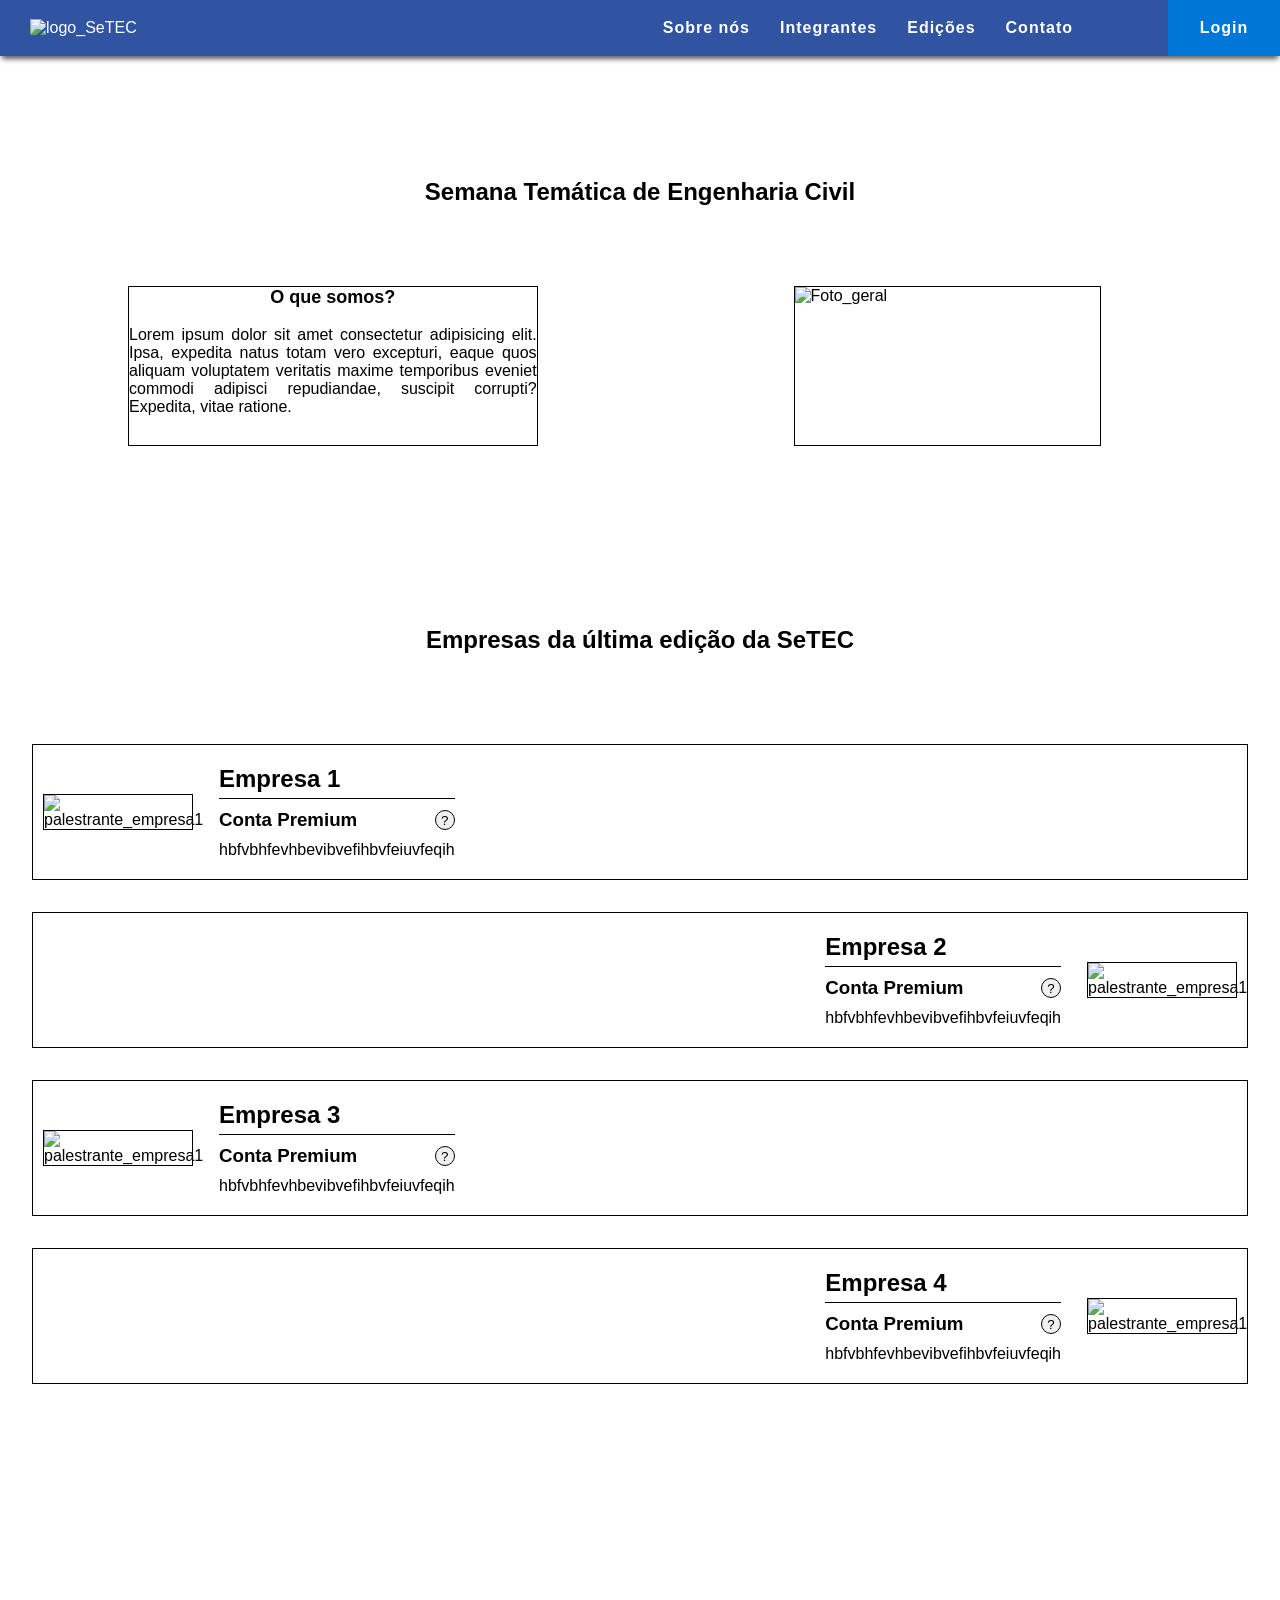
==== index.html @ 4649d1cb "Add files via upload" ====
<!DOCTYPE html>

<html lang="pt-br">
    <head>
        <meta charset="UTF-8">
        <meta name="viewport" content="width=device-width, initial-scale=1.0">
        <title>SeTEC - Poli USP</title>
        <link rel="stylesheet" href="./styles/mainStyles.css">
        <script src="./script/mainScript.js"></script>
    </head>
    
    <body>
        <header>
            <div id="logo">
                <img src="#" alt="logo_SeTEC">
            </div>

            <nav id="menu">
                <ul class="menuList">
                    <li class="sobre">Sobre nós</li>
                    <li class="integrantes">Integrantes</li>
                    <li class="edicoes">Edições</li>
                    <li class="contato">Contato</li>
                </ul>

                <!-- Botão hamburguer para mobile -->
                <button class="hamburger" onclick="ativarMenuBar()">
                    <span class="span1"></span>
                    <span class="span2"></span>
                    <span class="span3"></span>
                </button>

                <div id="blackout">
                    <div class="menuLateral">
                        <ul class="menuListLateral">
                            <li class="sobre">Sobre nós</li>
                            <li class="integrantes">Integrantes</li>
                            <li class="edicoes">Edições</li>
                            <li class="contato">Contato</li>
                        </ul>
                    </div>
                </div>
            
                <div class="perfil">
                    <div class="sem_login">
                        <label>Login</label>
                    </div>

                    <div class="com_login">
                        <label>Ver perfil</label>
                    </div>
                </div>
            </nav>
        </header>

        <section id="intro">
            <h1>Semana Temática de Engenharia Civil</h1>

            <div class="info">
                <p>
                    <label>O que somos?</label><br>
                    Lorem ipsum dolor sit amet consectetur adipisicing elit. Ipsa, expedita natus totam vero excepturi, eaque quos aliquam voluptatem veritatis maxime temporibus eveniet commodi adipisci repudiandae, suscipit corrupti? Expedita, vitae ratione.
                </p>

                <div class="containerImagem"><img src="#" alt="Foto_geral"></div>
            </div>
        </section>

        <section id="empresasPremium">
            <h1>Empresas da última edição da SeTEC</h1>

            <article class="empresa1">
                <div class="imagem"><img src="#" alt="palestrante_empresa1"></div>

                <div class="infoEmpresa1">
                    <h2>Empresa 1</h2>
                    <h3>Conta Premium <button class="botaoInfo" onclick="openPopup()">?</button></h3>
                    <p>hbfvbhfevhbevibvefihbvfeiuvfeqih</p>
                </div>
            </article>

            <article class="empresa2">
                <div class="imagem"><img src="#" alt="palestrante_empresa1"></div>

                <div class="infoEmpresa2">
                    <h2>Empresa 2</h2>
                    <h3>Conta Premium <button class="botaoInfo" onclick="openPopup()">?</button></h3>
                    <p>hbfvbhfevhbevibvefihbvfeiuvfeqih</p>
                </div>
            </article>

            <article class="empresa1">
                <div class="imagem"><img src="#" alt="palestrante_empresa1"></div>

                <div class="infoEmpresa1">
                    <h2>Empresa 3</h2>
                    <h3>Conta Premium <button class="botaoInfo" onclick="openPopup()">?</button></h3>
                    <p>hbfvbhfevhbevibvefihbvfeiuvfeqih</p>
                </div>
            </article>

            <article class="empresa2">
                <div class="imagem"><img src="#" alt="palestrante_empresa1"></div>

                <div class="infoEmpresa2">
                    <h2>Empresa 4</h2>
                    <h3>Conta Premium <button class="botaoInfo" onclick="openPopup()">?</button></h3>
                    <p>hbfvbhfevhbevibvefihbvfeiuvfeqih</p>
                </div>
            </article>
        </section>
        
        <article id="popup">
            <div class="card">
                <div class="parteSup">
                    <img src="./assets/icones/diamante.png" alt="cota_diamante" width="30%">

                    <label onclick="closePopup()">X</label>
                </div>
                
                <div class="parteInf">
                    <h1>Cota Diamante</h1>
                    <p>
                        Cotas Diamantes são hbfvbhfevhbevib<br>
                        vefihbvfeiuvfeqihhbfvbhfevhbevibvef<br>
                        ihbvfeiuvfeqihhbfvbhfevhbevibvefihb<br>
                        vfeiuvfeqih
                    </p>
                </div>
            </div>
        </article>
    </body>
</html>
---- styles/mainStyles.css ----
* {
  margin: 0;
  padding: 0;
  border: 0;
  box-sizing: border-box;
  font-family: Arial, Helvetica, sans-serif;
}

body {
  height: 100rem;
}

header {
  width: 100%;
  display: flex;
  justify-content: space-between;
  position: fixed;
  align-items: center;
  padding-left: 30px;
  height: 3.5rem;
  top: 0;
  background-color: #3054a1;
  box-shadow: 0px 5px 5px -2px rgba(0, 0, 0, 0.64);
  color: #fff;
}
header #logo img {
  height: 2.5rem;
}
header #menu {
  display: flex;
  align-items: center;
  top: 0;
  font-weight: bold;
  letter-spacing: 1px;
}
header #menu .menuList {
  display: flex;
  list-style: none;
  justify-content: space-around;
}
header #menu .menuList li {
  padding: 0 15px;
  cursor: pointer;
}
header #menu .menuList li:hover {
  transform: scale(1.15);
  transition: 0.4s;
}
header #menu .hamburger {
  display: none;
  flex-direction: column;
  justify-content: center;
  cursor: pointer;
  gap: 5px;
  background-color: transparent;
}
header #menu .hamburger span {
  display: block;
  width: 25px;
  height: 3px;
  background-color: black;
  border-radius: 3px;
}
header #menu #blackout {
  display: none;
}
header #menu .perfil {
  background-color: #0077d8;
  height: 3.5rem;
  width: 7rem;
  display: flex;
  align-items: center;
  justify-content: center;
  margin-left: 5rem;
}
header #menu .perfil .sem_login label {
  cursor: pointer;
}
header #menu .perfil .sem_login label:hover {
  text-decoration: underline;
}
header #menu .perfil .com_login {
  display: none;
}
header #menu .perfil .com_login label {
  cursor: pointer;
}

#intro {
  height: 35rem;
  display: flex;
  flex-direction: column;
  justify-content: center;
  align-items: center;
  margin-top: 3.5rem;
}
#intro h1 {
  margin: -3rem 0px 5rem 0px;
  text-align: center;
}
#intro .info {
  display: flex;
  padding: 0px 10%;
  gap: 25%;
  height: 10rem;
}
#intro .info p {
  width: 40%;
  text-align: justify;
  display: flex;
  flex-direction: column;
  align-items: center;
  border: 1px solid black;
}
#intro .info p label {
  font-size: 18px;
  font-weight: bold;
}
#intro .info .containerImagem {
  border: 1px solid black;
  width: 30%;
}

#empresasPremium {
  display: flex;
  flex-direction: column;
  padding: 0 2rem;
  gap: 2rem;
}
#empresasPremium h1 {
  text-align: center;
  margin-bottom: 3rem;
  padding: 10px;
}
#empresasPremium article {
  border: 1px solid black;
  display: flex;
  flex-wrap: wrap;
  gap: 1rem;
  padding: 10px;
  align-items: center;
}
#empresasPremium article.empresa1 {
  flex-direction: row;
}
#empresasPremium article.empresa2 {
  flex-direction: row-reverse;
}
#empresasPremium article .imagem {
  border: 1px solid black;
  max-width: 150px;
}
#empresasPremium article .imagem img {
  width: 100%;
  height: auto;
  -o-object-fit: cover;
     object-fit: cover;
}
#empresasPremium article .infoEmpresa1 {
  display: flex;
  flex-direction: column;
  justify-content: center;
  padding: 10px;
}
#empresasPremium article .infoEmpresa1 h2 {
  border-bottom: 1px solid black;
  padding-bottom: 5px;
  margin-bottom: 10px;
}
#empresasPremium article .infoEmpresa1 h3 {
  display: flex;
  justify-content: space-between;
  align-items: center;
  margin-bottom: 10px;
}
#empresasPremium article .infoEmpresa1 h3 button {
  border: 1px solid black;
  border-radius: 1rem;
  width: 20px;
  height: 20px;
  cursor: pointer;
}
#empresasPremium article .infoEmpresa1 p {
  margin: 0;
}
#empresasPremium article .infoEmpresa2 {
  display: flex;
  flex-direction: column;
  justify-content: center;
  padding: 10px;
}
#empresasPremium article .infoEmpresa2 h2 {
  border-bottom: 1px solid black;
  padding-bottom: 5px;
  margin-bottom: 10px;
}
#empresasPremium article .infoEmpresa2 h3 {
  display: flex;
  justify-content: space-between;
  align-items: center;
  margin-bottom: 10px;
}
#empresasPremium article .infoEmpresa2 h3 button {
  border: 1px solid black;
  border-radius: 1rem;
  width: 20px;
  height: 20px;
  cursor: pointer;
}
#empresasPremium article .infoEmpresa2 p {
  margin: 0;
}

#popup {
  display: none;
  position: fixed;
  background-color: rgba(0, 0, 0, 0.449);
  top: 0;
  bottom: 0;
  left: 0;
  right: 0;
  justify-content: center;
  align-items: center;
}
#popup .card {
  display: flex;
  flex-direction: column;
  background-color: white;
  width: 25rem;
  justify-content: center;
  align-items: center;
  border-radius: 10px;
}
#popup .card .parteSup {
  display: flex;
  background-color: #3054a1;
  border-top-left-radius: 10px;
  border-top-right-radius: 10px;
  padding: 26px 0px 17px 0px;
  justify-content: center;
  align-items: center;
  color: white;
  box-shadow: inset 0px -5px 11px -8px #000000;
}
#popup .card .parteSup label {
  position: absolute;
  margin: 0px 0px 7.6rem 22rem;
  font-size: 20px;
  font-weight: 600;
}
#popup .card .parteSup label:hover {
  color: red;
  transition: 0.3s;
  cursor: pointer;
}
#popup .card .parteInf {
  display: flex;
  flex-direction: column;
  text-align: center;
  align-items: center;
  padding: 20px 20px 30px 20px;
}
#popup .card .parteInf h1 {
  margin-bottom: 20px;
}

/* ============================= */
/*         RESPONSIVIDADE        */
/* ============================= */
@media (max-width: 768px) {
  header {
    position: fixed;
    flex-direction: row;
    padding: 0 15px;
  }
  header #menu .menuList {
    display: none;
  }
  header #menu .hamburger {
    display: flex;
  }
  header #menu #blackout {
    display: none;
    position: fixed;
    top: 3.5rem;
    bottom: 0;
    left: 0;
    right: 0;
    background-color: rgba(0, 0, 0, 0.449);
    z-index: 0;
  }
  header #menu #blackout .menuLateral {
    display: flex;
    background-color: white;
    position: absolute;
    top: -0.1rem;
    bottom: 0;
    right: -10rem;
    width: 10rem;
    padding: 2rem 0rem;
    justify-content: center;
    z-index: 2;
  }
  header #menu #blackout .menuLateral .menuListLateral {
    list-style: none;
    text-align: center;
  }
  header #menu #blackout .menuLateral .menuListLateral li {
    padding: 8px 10px;
    border-bottom: 1px solid black;
  }
  header #menu .perfil {
    display: none;
  }
  #intro .info {
    padding: 0;
    gap: 10%;
    justify-content: center;
  }
  #empresasPremium {
    padding: 0 1rem;
  }
  #empresasPremium article {
    flex-direction: column;
    align-items: center;
  }
  #empresasPremium article .infoEmpresa1, #empresasPremium article .infoEmpresa2 {
    flex: 2 1 200px;
  }
  #empresasPremium article .imagem {
    max-width: 100%;
    flex: 1 1 120px;
  }
}
@media (max-width: 480px) {
  header #logo img {
    height: 2rem;
  }
  header .menuList {
    width: 100%;
  }
  #intro h1 {
    margin: 0px 0px 3rem 0px;
  }
  #intro .info {
    flex-direction: column;
    justify-content: center;
    align-items: center;
    padding: 0px 15%;
    width: auto;
    height: auto;
  }
  #intro .info p {
    width: auto;
    margin-bottom: 2rem;
  }
  #intro .info .containerImagem {
    width: -moz-max-content;
    width: max-content;
  }
  #popup .card {
    width: 20rem;
    font-size: 15px;
  }
  #popup .card .parteSup label {
    margin: 0px 0px 6rem 17rem;
  }
}/*# sourceMappingURL=mainStyles.css.map */
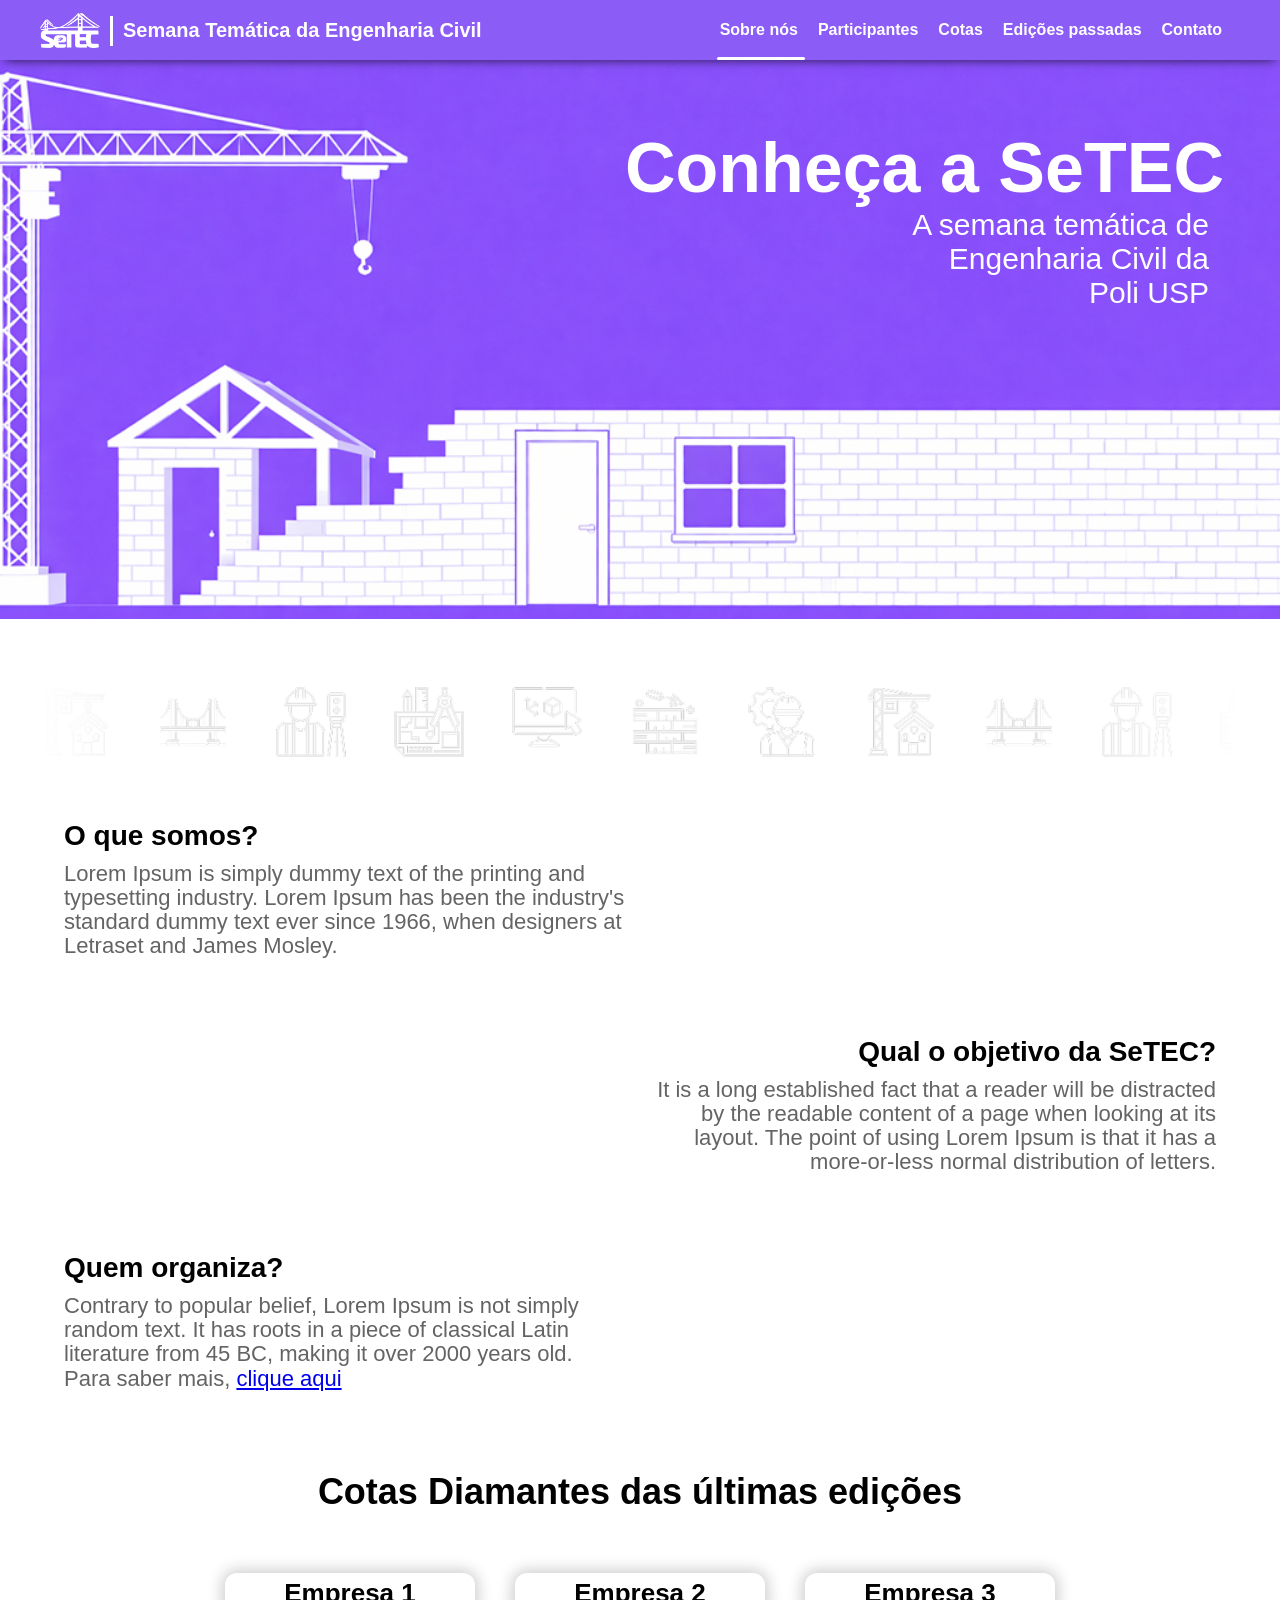
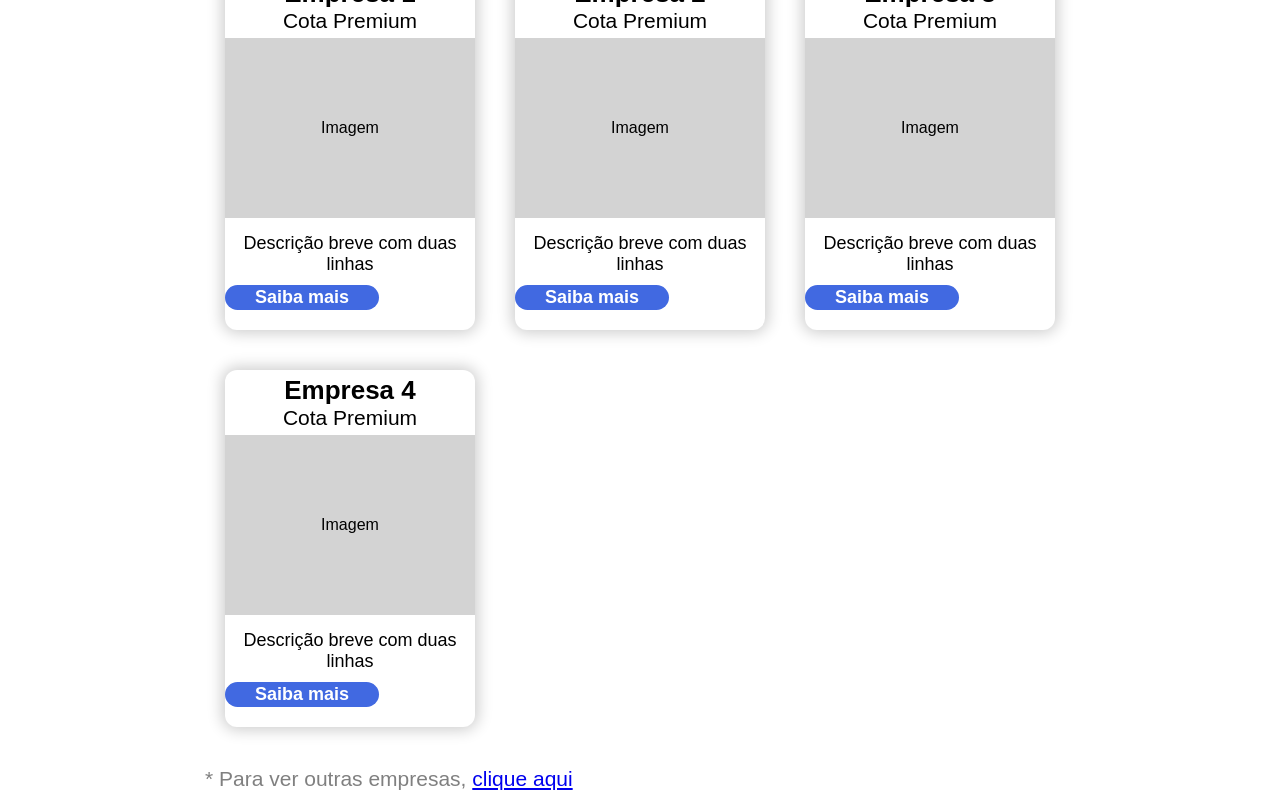
==== commit f09ef5cb: "Add files via upload" ====
--- a/index.html
+++ b/index.html
@@ -1,133 +1,208 @@
 <!DOCTYPE html>
 
-<html lang="pt-br">
+<html lang="en">
     <head>
         <meta charset="UTF-8">
         <meta name="viewport" content="width=device-width, initial-scale=1.0">
-        <title>SeTEC - Poli USP</title>
+        <title>SeTEC - Semana Temática da Engenharia Civil</title>
+        <script src="./script/main.js" defer></script>
         <link rel="stylesheet" href="./styles/mainStyles.css">
-        <script src="./script/mainScript.js"></script>
     </head>
-    
+
     <body>
         <header>
-            <div id="logo">
-                <img src="#" alt="logo_SeTEC">
-            </div>
-
-            <nav id="menu">
-                <ul class="menuList">
-                    <li class="sobre">Sobre nós</li>
-                    <li class="integrantes">Integrantes</li>
-                    <li class="edicoes">Edições</li>
-                    <li class="contato">Contato</li>
-                </ul>
-
-                <!-- Botão hamburguer para mobile -->
-                <button class="hamburger" onclick="ativarMenuBar()">
-                    <span class="span1"></span>
-                    <span class="span2"></span>
-                    <span class="span3"></span>
-                </button>
-
-                <div id="blackout">
-                    <div class="menuLateral">
-                        <ul class="menuListLateral">
-                            <li class="sobre">Sobre nós</li>
-                            <li class="integrantes">Integrantes</li>
-                            <li class="edicoes">Edições</li>
-                            <li class="contato">Contato</li>
-                        </ul>
-                    </div>
-                </div>
-            
-                <div class="perfil">
-                    <div class="sem_login">
-                        <label>Login</label>
-                    </div>
-
-                    <div class="com_login">
-                        <label>Ver perfil</label>
-                    </div>
-                </div>
-            </nav>
+            <div id="name">
+                <img src="./assets/image/logo setec.png" alt="logo_setec" class="logo">
+                <i class="divisoria_logo"></i>
+                <label class="name">Semana Temática da Engenharia Civil</label>
+            </div>
+
+            <div id="listas">
+                <nav id="nav_list">
+                    <ul>
+                        <li class="sobre_nos"><a href="#">Sobre nós</a></li>
+                        <li class="participantes"><a href="#">Participantes</a></li>
+                        <li class="cotas"><a href="#">Cotas</a></li>
+                        <li class="edicoes_passadas"><a href="#">Edições passadas</a></li>
+                        <li class="contato"><a href="#">Contato</a></li>
+                    </ul>
+                </nav>
+                
+                <div class="select">
+                    <div class="bar"></div>
+                </div>
+            </div>
+
+            <div id="menu_mobile">
+                <input class="checkbox-toggle" type="checkbox" />
+                <div class="hamburger">
+                    <div></div>
+                </div>
+
+                <div class="menu">
+                    <div>
+                        <div>
+                            <ul>
+                            <li><a href="#">Sobre nós</a></li>
+                            <li><a href="#">Participantes</a></li>
+                            <li><a href="#">Cotas</a></li>
+                            <li><a href="#">Edições passadas</a></li>
+                            <li><a href="#">Contato</a></li>
+                            </ul>
+                        </div>
+                    </div>
+                </div>
+            </div>
         </header>
 
-        <section id="intro">
-            <h1>Semana Temática de Engenharia Civil</h1>
-
-            <div class="info">
-                <p>
-                    <label>O que somos?</label><br>
-                    Lorem ipsum dolor sit amet consectetur adipisicing elit. Ipsa, expedita natus totam vero excepturi, eaque quos aliquam voluptatem veritatis maxime temporibus eveniet commodi adipisci repudiandae, suscipit corrupti? Expedita, vitae ratione.
-                </p>
-
-                <div class="containerImagem"><img src="#" alt="Foto_geral"></div>
-            </div>
-        </section>
-
-        <section id="empresasPremium">
-            <h1>Empresas da última edição da SeTEC</h1>
-
-            <article class="empresa1">
-                <div class="imagem"><img src="#" alt="palestrante_empresa1"></div>
-
-                <div class="infoEmpresa1">
-                    <h2>Empresa 1</h2>
-                    <h3>Conta Premium <button class="botaoInfo" onclick="openPopup()">?</button></h3>
-                    <p>hbfvbhfevhbevibvefihbvfeiuvfeqih</p>
-                </div>
-            </article>
-
-            <article class="empresa2">
-                <div class="imagem"><img src="#" alt="palestrante_empresa1"></div>
-
-                <div class="infoEmpresa2">
-                    <h2>Empresa 2</h2>
-                    <h3>Conta Premium <button class="botaoInfo" onclick="openPopup()">?</button></h3>
-                    <p>hbfvbhfevhbevibvefihbvfeiuvfeqih</p>
-                </div>
-            </article>
-
-            <article class="empresa1">
-                <div class="imagem"><img src="#" alt="palestrante_empresa1"></div>
-
-                <div class="infoEmpresa1">
-                    <h2>Empresa 3</h2>
-                    <h3>Conta Premium <button class="botaoInfo" onclick="openPopup()">?</button></h3>
-                    <p>hbfvbhfevhbevibvefihbvfeiuvfeqih</p>
-                </div>
-            </article>
-
-            <article class="empresa2">
-                <div class="imagem"><img src="#" alt="palestrante_empresa1"></div>
-
-                <div class="infoEmpresa2">
-                    <h2>Empresa 4</h2>
-                    <h3>Conta Premium <button class="botaoInfo" onclick="openPopup()">?</button></h3>
-                    <p>hbfvbhfevhbevibvefihbvfeiuvfeqih</p>
-                </div>
-            </article>
-        </section>
-        
-        <article id="popup">
-            <div class="card">
-                <div class="parteSup">
-                    <img src="./assets/icones/diamante.png" alt="cota_diamante" width="30%">
-
-                    <label onclick="closePopup()">X</label>
-                </div>
-                
-                <div class="parteInf">
-                    <h1>Cota Diamante</h1>
-                    <p>
-                        Cotas Diamantes são hbfvbhfevhbevib<br>
-                        vefihbvfeiuvfeqihhbfvbhfevhbevibvef<br>
-                        ihbvfeiuvfeqihhbfvbhfevhbevibvefihb<br>
-                        vfeiuvfeqih
+        <section id="imagem_inicial">
+            <img src="./assets/image/imagem_home.jpg" class="img_note" alt="imagem_principal_note" width="100%">
+            <img src="./assets/image/home_tablet.png" class="img_tablet" alt="imagem_principal_tablet" width="100%">
+            <img src="./assets/image/home_mobile.png" class="img_mobile" alt="imagem_principal_mobile" width="100%">
+
+            <div class="main_information">
+                <h1>Conheça a SeTEC</h1>
+                <p>A semana temática de<br>Engenharia Civil da<br>Poli USP</p>
+            </div>
+
+            <div class="main_information_tm">
+                <h1>Conheça a SeTEC</h1>
+                <p>A semana temática de<br>Engenharia Civil da<br>Poli USP</p>
+            </div>
+        </section>
+
+        <section id="carrosel_icons">
+            <div class="faixa-icones">
+                <div class="trilha">
+
+                    <!-- Primeira sequência -->
+                    <img src="./assets/icon/construction.png" alt="icon1-carrossel">
+                    <img src="./assets/icon/golden-gate-bridge.png" alt="icon2-carrossel">
+                    <img src="./assets/icon/mapping.png" alt="icon3-carrossel">
+                    <img src="./assets/icon/model.png" alt="icon4-carrossel">
+                    <img src="./assets/icon/sofware.png" alt="icon5-carrossel">
+                    <img src="./assets/icon/wall.png" alt="icon6-carrossel">
+                    <img src="./assets/icon/worker.png" alt="icon7-carrossel">
+
+                    <!-- Duplicata -->
+                    <img src="./assets/icon/construction.png" alt="icon1-carrossel">
+                    <img src="./assets/icon/golden-gate-bridge.png" alt="icon2-carrossel">
+                    <img src="./assets/icon/mapping.png" alt="icon3-carrossel">
+                    <img src="./assets/icon/model.png" alt="icon4-carrossel">
+                    <img src="./assets/icon/sofware.png" alt="icon5-carrossel">
+                    <img src="./assets/icon/wall.png" alt="icon6-carrossel">
+                    <img src="./assets/icon/worker.png" alt="icon7-carrossel">
+                </div>
+            </div>
+        </section>
+
+        <section id="texto_apresentacao">
+            <div id="textos">
+                <div class="bloco">
+                    <label class="subtitulo">
+                        O que somos?
+                    </label>
+                    <p class="texto">
+                        Lorem Ipsum is simply dummy text of the printing and typesetting industry. Lorem Ipsum has been the industry's standard dummy text ever since 1966, when designers at Letraset and James Mosley.
                     </p>
                 </div>
-            </div>
-        </article>
+                
+                <div class="bloco">
+                    <label class="subtitulo">
+                        Qual o objetivo da SeTEC?
+                    </label>
+                    <p class="texto">
+                        It is a long established fact that a reader will be distracted by the readable content of a page when looking at its layout. The point of using Lorem Ipsum is that it has a more-or-less normal distribution of letters.
+                    </p>
+                </div>
+                
+                <div class="bloco">
+                    <label class="subtitulo">
+                        Quem organiza?
+                    </label>
+                    <p class="texto">
+                        Contrary to popular belief, Lorem Ipsum is not simply random text. 
+                        It has roots in a piece of classical Latin literature from 45 BC, 
+                        making it over 2000 years old. <br>
+                        <span class="saiba_mais_organizacao">Para saber mais, <a href="#">clique aqui</a></span>
+                    </p>
+                </div>
+            </div>
+        </section>
+
+        <section id="last_diamonds">
+            <h1 class="titulo-diamantes">
+                Cotas Diamantes das últimas edições
+            </h1>
+
+            <div class="cards">
+                <div class="card">
+                    <div class="card_topo">
+                        <h2>Empresa 1</h2>
+                        <p>Cota Premium</p>
+                    </div>
+
+                    <div class="card_imagem">
+                        Imagem
+                    </div>
+
+                    <div class="card_base">
+                        <p>Descrição breve com duas linhas</p>
+                        <button class="botao">Saiba mais</button>
+                    </div>
+                </div>
+
+                <div class="card">
+                    <div class="card_topo">
+                        <h2>Empresa 2</h2>
+                        <p>Cota Premium</p>
+                    </div>
+
+                    <div class="card_imagem">
+                        Imagem
+                    </div>
+
+                    <div class="card_base">
+                        <p>Descrição breve com duas linhas</p>
+                        <button class="botao">Saiba mais</button>
+                    </div>
+                </div>
+
+                <div class="card">
+                    <div class="card_topo">
+                        <h2>Empresa 3</h2>
+                        <p>Cota Premium</p>
+                    </div>
+
+                    <div class="card_imagem">
+                        Imagem
+                    </div>
+
+                    <div class="card_base">
+                        <p>Descrição breve com duas linhas</p>
+                        <button class="botao">Saiba mais</button>
+                    </div>
+                </div>
+
+                <div class="card">
+                    <div class="card_topo">
+                        <h2>Empresa 4</h2>
+                        <p>Cota Premium</p>
+                    </div>
+
+                    <div class="card_imagem">
+                        Imagem
+                    </div>
+
+                    <div class="card_base">
+                        <p>Descrição breve com duas linhas</p>
+                        <button class="botao">Saiba mais</button>
+                    </div>
+                </div> 
+                
+                <p class="outras_empresas">* Para ver outras empresas, <a href="#">clique aqui</a></p>
+            </div>
+        </section>
     </body>
-</html>+</html>
+
--- a/styles/mainStyles.css
+++ b/styles/mainStyles.css
@@ -1,368 +1,584 @@
 * {
   margin: 0;
   padding: 0;
-  border: 0;
   box-sizing: border-box;
+}
+
+body {
+  font-family: Arial, sans-serif;
+}
+
+header {
+  position: fixed;
+  right: 0;
+  left: 0;
+  top: 0;
+  display: flex;
+  justify-content: space-between;
+  align-items: center;
+  background-color: #8b5cf6;
+  height: 60px;
+  padding: 0px 40px;
+  color: #ffffff;
+  box-shadow: 0px 5px 10px -5px rgba(0, 0, 0, 0.75);
+  z-index: 3;
+}
+header #name {
+  display: flex;
+  align-items: center;
+  gap: 10px;
+}
+@media (max-width: 1090px) {
+  header #name {
+    max-width: 300px;
+  }
+}
+header #name .logo {
+  height: 35px;
+  width: 60px;
+}
+header #name .logo:hover {
+  cursor: pointer;
+}
+header #name .divisoria_logo {
+  margin-top: 1px;
+  width: 3px;
+  height: 30px;
+  background-color: #ffffff;
+  display: inline-block;
+}
+header #name .name {
+  font-weight: 600;
+  font-size: 20px;
+  line-height: 1.3;
+}
+header #name .name:hover {
+  cursor: pointer;
+}
+header #listas {
+  position: relative;
+  display: flex;
+  align-items: center;
+  height: 100%;
+  margin-right: 1.5%;
+}
+@media (max-width: 914px) {
+  header #listas {
+    display: none;
+  }
+}
+header #listas #nav_list ul {
+  display: flex;
+  list-style: none;
+  justify-content: space-between;
+  gap: 20px;
+}
+header #listas #nav_list ul li {
+  cursor: pointer;
+  font-weight: 600;
+  font-size: 16px;
+  padding: 5px 0;
+  transition: color 0.2s ease;
+}
+header #listas #nav_list ul li a {
+  color: white;
+  text-decoration: none;
+}
+header #listas #nav_list ul li:hover {
+  transition: 0.5s;
+  transform: scale(1.05);
+}
+header #listas .select {
+  position: absolute;
+  bottom: 0px;
+  left: 0;
+  width: 100%;
+  height: 3px;
+}
+header #listas .select .bar {
+  height: 100%;
+  background-color: #ffffff;
+  border-radius: 2px;
+  position: absolute;
+  left: 0;
+  width: 0;
+  transition: all 0.2s ease;
+}
+header #menu_mobile {
+  display: none;
+}
+@media (width <= 425px) {
+  header #menu_mobile {
+    display: block;
+  }
+  header #menu_mobile .checkbox-toggle {
+    position: absolute;
+    top: 0;
+    right: 10px;
+    z-index: 3;
+    cursor: pointer;
+    width: 60px;
+    height: 60px;
+    opacity: 0;
+  }
+  header #menu_mobile .checkbox-toggle:checked + .hamburger > div {
+    transform: rotate(135deg);
+  }
+  header #menu_mobile .checkbox-toggle:checked + .hamburger > div:before, header #menu_mobile .checkbox-toggle:checked + .hamburger > div:after {
+    top: 0;
+    transform: rotate(90deg);
+  }
+  header #menu_mobile .checkbox-toggle:checked + .hamburger > div:after {
+    opacity: 0;
+  }
+  header #menu_mobile .checkbox-toggle:checked ~ .menu {
+    pointer-events: auto;
+    visibility: visible;
+  }
+  header #menu_mobile .checkbox-toggle:checked ~ .menu > div {
+    transform: scale(1);
+    transition-duration: 0.75s;
+  }
+  header #menu_mobile .checkbox-toggle:checked ~ .menu > div > div {
+    opacity: 1;
+    transition: opacity 0.4s ease 0.4s;
+  }
+  header #menu_mobile .checkbox-toggle:checked:hover + .hamburger > div {
+    transform: rotate(225deg);
+  }
+  header #menu_mobile .hamburger {
+    position: absolute;
+    top: 0;
+    right: 10px;
+    z-index: 1;
+    width: 60px;
+    height: 60px;
+    padding: 0.5em 1em;
+    border-radius: 0 0.12em 0.12em 0;
+    cursor: pointer;
+    transition: box-shadow 0.4s ease;
+    backface-visibility: hidden;
+    display: flex;
+    align-items: center;
+    justify-content: center;
+  }
+  header #menu_mobile .hamburger > div {
+    position: relative;
+    flex: none;
+    width: 100%;
+    height: 2px;
+    background: white;
+    transition: all 0.4s ease;
+    display: flex;
+    align-items: center;
+    justify-content: center;
+  }
+  header #menu_mobile .hamburger > div:before, header #menu_mobile .hamburger > div:after {
+    content: "";
+    position: absolute;
+    z-index: 1;
+    top: -10px;
+    left: 0;
+    width: 100%;
+    height: 2px;
+    background: inherit;
+    transition: all 0.4s ease;
+  }
+  header #menu_mobile .hamburger > div:after {
+    top: 10px;
+  }
+  header #menu_mobile .menu {
+    position: fixed;
+    top: 0;
+    left: 0;
+    width: 100%;
+    height: 100%;
+    pointer-events: none;
+    visibility: hidden;
+    overflow: hidden;
+    backface-visibility: hidden;
+    outline: 1px solid transparent;
+    display: flex;
+    align-items: center;
+    justify-content: center;
+  }
+  header #menu_mobile .menu > div {
+    width: 200vw;
+    height: 200vw;
+    color: #FEFEFE;
+    background: rgba(41, 98, 255, 0.97);
+    border-radius: 50%;
+    transition: all 0.4s ease;
+    flex: none;
+    transform: scale(0);
+    backface-visibility: hidden;
+    overflow: hidden;
+    display: flex;
+    align-items: center;
+    justify-content: center;
+  }
+  header #menu_mobile .menu > div > div {
+    text-align: center;
+    max-width: 90vw;
+    max-height: 100vh;
+    opacity: 0;
+    transition: opacity 0.4s ease;
+    overflow-y: auto;
+    flex: none;
+    display: flex;
+    align-items: center;
+    justify-content: center;
+  }
+  header #menu_mobile .menu > div > div > ul {
+    list-style: none;
+    padding: 0 1em;
+    margin: 0;
+    display: block;
+    max-height: 100vh;
+  }
+  header #menu_mobile .menu > div > div > ul > li {
+    padding: 0;
+    margin: 1em;
+    font-size: 24px;
+    display: block;
+  }
+  header #menu_mobile .menu > div > div > ul > li > a {
+    text-decoration: none;
+    position: relative;
+    display: inline;
+    cursor: pointer;
+    transition: color 0.4s ease;
+    color: white;
+    font-weight: 600;
+    letter-spacing: 1.1px;
+  }
+  header #menu_mobile .menu > div > div > ul > li > a:hover:after {
+    width: 100%;
+  }
+  header #menu_mobile .menu > div > div > ul > li > a:after {
+    content: "";
+    position: absolute;
+    z-index: 1;
+    bottom: -0.15em;
+    left: 0;
+    width: 0;
+    height: 2px;
+    background: rgb(228.5, 228.5, 228.5);
+    transition: width 0.4s ease;
+  }
+}
+
+#imagem_inicial {
+  margin-top: 60px;
+}
+@media (max-width: 914px) {
+  #imagem_inicial .img_note {
+    display: none;
+  }
+}
+#imagem_inicial .img_tablet {
+  display: none;
+}
+@media (max-width: 914px) and (min-width: 376px) {
+  #imagem_inicial .img_tablet {
+    display: block;
+  }
+}
+#imagem_inicial .img_mobile {
+  display: none;
+}
+@media (max-width: 375px) {
+  #imagem_inicial .img_mobile {
+    display: block;
+  }
+}
+#imagem_inicial .main_information {
+  position: absolute;
+  top: 8rem;
+  right: 3.5rem;
+}
+@media (max-width: 1000px) {
+  #imagem_inicial .main_information {
+    right: 2rem;
+    top: 7rem;
+  }
+}
+@media (max-width: 684px) {
+  #imagem_inicial .main_information {
+    display: none;
+  }
+}
+#imagem_inicial .main_information h1 {
+  font-size: 70px;
+  color: white;
+}
+@media (max-width: 1010px) {
+  #imagem_inicial .main_information h1 {
+    font-size: calc(70px - 25%);
+  }
+}
+@media (max-width: 914px) {
+  #imagem_inicial .main_information h1 {
+    font-size: calc(70px - 175%);
+  }
+}
+#imagem_inicial .main_information p {
+  color: white;
+  text-align: right;
+  font-size: 30px;
+  margin-right: 15px;
+}
+@media (max-width: 914px) {
+  #imagem_inicial .main_information p {
+    font-size: calc(30px - 40%);
+    margin-right: 5px;
+  }
+}
+#imagem_inicial .main_information_tm {
+  display: none;
+}
+@media (max-width: 684px) {
+  #imagem_inicial .main_information_tm {
+    background-color: #3b76ef;
+    display: flex;
+    flex-direction: column;
+    align-items: center;
+    justify-content: center;
+    text-align: center;
+    margin-top: -1px;
+    padding: 15px 0px;
+    color: white;
+    font-size: 30px;
+  }
+}
+
+.faixa-icones {
+  width: 100%;
+  max-width: 1200px;
+  margin: 4rem auto;
+  padding: 15px auto;
+  overflow: hidden;
+  position: relative;
+}
+.faixa-icones::before, .faixa-icones::after {
+  content: "";
+  position: absolute;
+  top: 0;
+  width: 160px;
+  height: 100%;
+  z-index: 1;
+}
+.faixa-icones::before {
+  left: 0;
+  background: linear-gradient(to right, white, transparent);
+}
+.faixa-icones::after {
+  right: 0;
+  background: linear-gradient(to left, white, transparent);
+}
+.faixa-icones .trilha {
+  display: flex;
+  gap: 3rem;
+  width: -moz-max-content;
+  width: max-content;
+  animation: deslizar-direita 20s linear infinite;
+}
+.faixa-icones .trilha img {
+  height: 70px;
+  width: auto;
+  -o-object-fit: contain;
+     object-fit: contain;
+}
+
+#texto_apresentacao #textos {
+  height: 570px;
+  display: flex;
+  flex-direction: column;
+  justify-content: space-between;
+}
+#texto_apresentacao #textos .bloco {
+  padding: 0px 5%;
+  width: 55%;
+  line-height: 1.1;
+}
+@media (max-width: 914px) {
+  #texto_apresentacao #textos .bloco {
+    width: auto;
+    padding: 3% 15% 2% 15%;
+  }
+}
+#texto_apresentacao #textos .bloco:nth-child(even) {
+  margin-left: auto;
+  text-align: right;
+}
+#texto_apresentacao #textos .bloco .subtitulo {
+  font-size: 28px;
+  font-weight: bolder;
   font-family: Arial, Helvetica, sans-serif;
 }
-
-body {
-  height: 100rem;
-}
-
-header {
-  width: 100%;
-  display: flex;
-  justify-content: space-between;
-  position: fixed;
-  align-items: center;
-  padding-left: 30px;
-  height: 3.5rem;
-  top: 0;
-  background-color: #3054a1;
-  box-shadow: 0px 5px 5px -2px rgba(0, 0, 0, 0.64);
-  color: #fff;
-}
-header #logo img {
-  height: 2.5rem;
-}
-header #menu {
-  display: flex;
-  align-items: center;
-  top: 0;
-  font-weight: bold;
-  letter-spacing: 1px;
-}
-header #menu .menuList {
-  display: flex;
-  list-style: none;
-  justify-content: space-around;
-}
-header #menu .menuList li {
-  padding: 0 15px;
-  cursor: pointer;
-}
-header #menu .menuList li:hover {
-  transform: scale(1.15);
-  transition: 0.4s;
-}
-header #menu .hamburger {
-  display: none;
-  flex-direction: column;
+#texto_apresentacao #textos .bloco .texto {
+  color: rgb(100, 100, 100);
+  font-size: 22px;
+  margin-top: 10px;
+  font-family: Arial, Helvetica, sans-serif;
+}
+@media (max-width: 914px) {
+  #texto_apresentacao #textos {
+    height: 620px;
+    display: flex;
+    justify-content: space-between;
+    flex-direction: column;
+    align-items: center;
+  }
+  #texto_apresentacao #textos .bloco {
+    text-align: center;
+  }
+  #texto_apresentacao #textos .bloco:nth-child(even) {
+    margin: 0;
+    text-align: center;
+  }
+}
+
+#last_diamonds {
+  padding: 0px 80px;
+  font-family: Arial, Helvetica, sans-serif;
+  margin-top: 5rem;
+}
+#last_diamonds .titulo-diamantes {
+  text-align: center;
+  font-size: 36px;
+  margin-bottom: 60px;
+}
+#last_diamonds .cards {
+  display: grid;
   justify-content: center;
-  cursor: pointer;
-  gap: 5px;
-  background-color: transparent;
-}
-header #menu .hamburger span {
-  display: block;
-  width: 25px;
-  height: 3px;
-  background-color: black;
-  border-radius: 3px;
-}
-header #menu #blackout {
-  display: none;
-}
-header #menu .perfil {
-  background-color: #0077d8;
-  height: 3.5rem;
-  width: 7rem;
-  display: flex;
-  align-items: center;
-  justify-content: center;
-  margin-left: 5rem;
-}
-header #menu .perfil .sem_login label {
-  cursor: pointer;
-}
-header #menu .perfil .sem_login label:hover {
-  text-decoration: underline;
-}
-header #menu .perfil .com_login {
-  display: none;
-}
-header #menu .perfil .com_login label {
-  cursor: pointer;
-}
-
-#intro {
-  height: 35rem;
-  display: flex;
-  flex-direction: column;
+  grid-template-columns: repeat(auto-fit, minmax(250px, 290px));
+  row-gap: 40px;
+}
+#last_diamonds .cards .card {
+  justify-self: center;
+  width: 250px;
+  background-color: white;
+  border-radius: 12px;
+  overflow: hidden;
+  box-shadow: 0px 0px 15px 3px rgba(0, 0, 0, 0.2);
+}
+#last_diamonds .cards .card:hover {
+  transform: scale(1.04);
+  box-shadow: 0px 0px 15px 5px rgba(0, 0, 0, 0.35);
+  transition: transform 0.2s;
+}
+#last_diamonds .cards .card_topo {
+  text-align: center;
+  padding: 5px;
+}
+#last_diamonds .cards .card_topo h2 {
+  margin: 0;
+  font-size: 26px;
+}
+#last_diamonds .cards .card_topo p {
+  font-size: 21px;
+  margin: 0;
+}
+#last_diamonds .cards .card_imagem {
+  height: 180px;
+  background-color: lightgray;
+  display: flex;
   justify-content: center;
   align-items: center;
-  margin-top: 3.5rem;
-}
-#intro h1 {
-  margin: -3rem 0px 5rem 0px;
+}
+#last_diamonds .cards .card_base {
+  padding: 15px 0px 20px 0px;
   text-align: center;
 }
-#intro .info {
-  display: flex;
-  padding: 0px 10%;
-  gap: 25%;
-  height: 10rem;
-}
-#intro .info p {
-  width: 40%;
-  text-align: justify;
-  display: flex;
-  flex-direction: column;
+#last_diamonds .cards .card_base p {
+  font-size: 18px;
+  margin-bottom: 10px;
+}
+#last_diamonds .cards .card_base .botao {
+  display: flex;
+  border: none;
+  background-color: royalblue;
+  color: white;
+  padding: 0px 30px;
+  border-radius: 1rem;
+  font-size: 18px;
+  height: 25px;
   align-items: center;
-  border: 1px solid black;
-}
-#intro .info p label {
-  font-size: 18px;
-  font-weight: bold;
-}
-#intro .info .containerImagem {
-  border: 1px solid black;
-  width: 30%;
-}
-
-#empresasPremium {
-  display: flex;
-  flex-direction: column;
-  padding: 0 2rem;
-  gap: 2rem;
-}
-#empresasPremium h1 {
-  text-align: center;
-  margin-bottom: 3rem;
-  padding: 10px;
-}
-#empresasPremium article {
-  border: 1px solid black;
-  display: flex;
-  flex-wrap: wrap;
-  gap: 1rem;
-  padding: 10px;
-  align-items: center;
-}
-#empresasPremium article.empresa1 {
-  flex-direction: row;
-}
-#empresasPremium article.empresa2 {
-  flex-direction: row-reverse;
-}
-#empresasPremium article .imagem {
-  border: 1px solid black;
-  max-width: 150px;
-}
-#empresasPremium article .imagem img {
-  width: 100%;
-  height: auto;
-  -o-object-fit: cover;
-     object-fit: cover;
-}
-#empresasPremium article .infoEmpresa1 {
-  display: flex;
-  flex-direction: column;
-  justify-content: center;
-  padding: 10px;
-}
-#empresasPremium article .infoEmpresa1 h2 {
-  border-bottom: 1px solid black;
-  padding-bottom: 5px;
-  margin-bottom: 10px;
-}
-#empresasPremium article .infoEmpresa1 h3 {
-  display: flex;
-  justify-content: space-between;
-  align-items: center;
-  margin-bottom: 10px;
-}
-#empresasPremium article .infoEmpresa1 h3 button {
-  border: 1px solid black;
-  border-radius: 1rem;
-  width: 20px;
-  height: 20px;
+  justify-self: center;
+  font-weight: bolder;
   cursor: pointer;
 }
-#empresasPremium article .infoEmpresa1 p {
-  margin: 0;
-}
-#empresasPremium article .infoEmpresa2 {
-  display: flex;
-  flex-direction: column;
-  justify-content: center;
-  padding: 10px;
-}
-#empresasPremium article .infoEmpresa2 h2 {
-  border-bottom: 1px solid black;
-  padding-bottom: 5px;
-  margin-bottom: 10px;
-}
-#empresasPremium article .infoEmpresa2 h3 {
-  display: flex;
-  justify-content: space-between;
-  align-items: center;
-  margin-bottom: 10px;
-}
-#empresasPremium article .infoEmpresa2 h3 button {
-  border: 1px solid black;
-  border-radius: 1rem;
-  width: 20px;
-  height: 20px;
-  cursor: pointer;
-}
-#empresasPremium article .infoEmpresa2 p {
-  margin: 0;
-}
-
-#popup {
-  display: none;
-  position: fixed;
-  background-color: rgba(0, 0, 0, 0.449);
-  top: 0;
-  bottom: 0;
-  left: 0;
-  right: 0;
-  justify-content: center;
-  align-items: center;
-}
-#popup .card {
-  display: flex;
-  flex-direction: column;
-  background-color: white;
-  width: 25rem;
-  justify-content: center;
-  align-items: center;
-  border-radius: 10px;
-}
-#popup .card .parteSup {
-  display: flex;
-  background-color: #3054a1;
-  border-top-left-radius: 10px;
-  border-top-right-radius: 10px;
-  padding: 26px 0px 17px 0px;
-  justify-content: center;
-  align-items: center;
-  color: white;
-  box-shadow: inset 0px -5px 11px -8px #000000;
-}
-#popup .card .parteSup label {
-  position: absolute;
-  margin: 0px 0px 7.6rem 22rem;
-  font-size: 20px;
-  font-weight: 600;
-}
-#popup .card .parteSup label:hover {
-  color: red;
+#last_diamonds .cards .card_base .botao:hover {
+  background-color: rgba(138, 82, 251, 0.7450980392);
   transition: 0.3s;
-  cursor: pointer;
-}
-#popup .card .parteInf {
-  display: flex;
-  flex-direction: column;
-  text-align: center;
-  align-items: center;
-  padding: 20px 20px 30px 20px;
-}
-#popup .card .parteInf h1 {
-  margin-bottom: 20px;
-}
-
-/* ============================= */
-/*         RESPONSIVIDADE        */
-/* ============================= */
-@media (max-width: 768px) {
-  header {
-    position: fixed;
-    flex-direction: row;
-    padding: 0 15px;
-  }
-  header #menu .menuList {
-    display: none;
-  }
-  header #menu .hamburger {
-    display: flex;
-  }
-  header #menu #blackout {
-    display: none;
-    position: fixed;
-    top: 3.5rem;
-    bottom: 0;
-    left: 0;
-    right: 0;
-    background-color: rgba(0, 0, 0, 0.449);
-    z-index: 0;
-  }
-  header #menu #blackout .menuLateral {
-    display: flex;
-    background-color: white;
-    position: absolute;
-    top: -0.1rem;
-    bottom: 0;
-    right: -10rem;
-    width: 10rem;
-    padding: 2rem 0rem;
-    justify-content: center;
-    z-index: 2;
-  }
-  header #menu #blackout .menuLateral .menuListLateral {
-    list-style: none;
-    text-align: center;
-  }
-  header #menu #blackout .menuLateral .menuListLateral li {
-    padding: 8px 10px;
-    border-bottom: 1px solid black;
-  }
-  header #menu .perfil {
-    display: none;
-  }
-  #intro .info {
-    padding: 0;
-    gap: 10%;
-    justify-content: center;
-  }
-  #empresasPremium {
-    padding: 0 1rem;
-  }
-  #empresasPremium article {
-    flex-direction: column;
-    align-items: center;
-  }
-  #empresasPremium article .infoEmpresa1, #empresasPremium article .infoEmpresa2 {
-    flex: 2 1 200px;
-  }
-  #empresasPremium article .imagem {
-    max-width: 100%;
-    flex: 1 1 120px;
-  }
-}
-@media (max-width: 480px) {
-  header #logo img {
-    height: 2rem;
-  }
-  header .menuList {
-    width: 100%;
-  }
-  #intro h1 {
-    margin: 0px 0px 3rem 0px;
-  }
-  #intro .info {
-    flex-direction: column;
-    justify-content: center;
-    align-items: center;
-    padding: 0px 15%;
-    width: auto;
-    height: auto;
-  }
-  #intro .info p {
-    width: auto;
-    margin-bottom: 2rem;
-  }
-  #intro .info .containerImagem {
-    width: -moz-max-content;
-    width: max-content;
-  }
-  #popup .card {
-    width: 20rem;
-    font-size: 15px;
-  }
-  #popup .card .parteSup label {
-    margin: 0px 0px 6rem 17rem;
-  }
+}
+#last_diamonds .cards .outras_empresas {
+  grid-column: 1/-1;
+  color: gray;
+  font-size: 21px;
+}
+#last_diamonds .cards .outras_empresas a:hover {
+  color: darkblue;
+}
+
+@keyframes deslizar-direita {
+  0% {
+    transform: translateX(calc(-25% - 3rem / 2));
+  }
+  100% {
+    transform: translateX(0);
+  }
+}
+@font-face {
+  font-family: "eastman_black";
+  src: url("../assets/font/eastman/EastmanRomanTrial-Black.otf") format("opentype");
+}
+@font-face {
+  font-family: "eastman_blackItalic";
+  src: url("../assets/font/eastman/EastmanRomanTrial-BlackItalic.otf") format("opentype");
+}
+@font-face {
+  font-family: "eastman_bold";
+  src: url("../assets/font/eastman/EastmanRomanTrial-Bold.otf") format("opentype");
+}
+@font-face {
+  font-family: "eastman_boldItalic";
+  src: url("../assets/font/eastman/EastmanRomanTrial-BoldItalic.otf") format("opentype");
+}
+@font-face {
+  font-family: "eastman_demiBold";
+  src: url("../assets/font/eastman/EastmanRomanTrial-DemiBold.otf") format("opentype");
+}
+@font-face {
+  font-family: "eastman_demiBoldItalic";
+  src: url("../assets/font/eastman/EastmanRomanTrial-DemiBoldItalic.otf") format("opentype");
+}
+@font-face {
+  font-family: "eastman_extraBold";
+  src: url("../assets/font/eastman/EastmanRomanTrial-Extrabold.otf") format("opentype");
+}
+@font-face {
+  font-family: "eastman_extraBoldItalic";
+  src: url("../assets/font/eastman/EastmanRomanTrial-ExtraboldItalic.otf") format("opentype");
+}
+@font-face {
+  font-family: "eastman_extraLight";
+  src: url("../assets/font/eastman/EastmanRomanTrial-Extralight.otf") format("opentype");
+}
+@font-face {
+  font-family: "eastman_extraLightItalic";
+  src: url("../assets/font/eastman/EastmanRomanTrial-ExtralightItalic.otf") format("opentype");
+}
+@font-face {
+  font-family: "eastman_heavy";
+  src: url("../assets/font/eastman/EastmanRomanTrial-Heavy.otf") format("opentype");
+}
+@font-face {
+  font-family: "eastman_heavyItalic";
+  src: url("../assets/font/eastman/EastmanRomanTrial-HeavyItalic.otf") format("opentype");
+}
+@font-face {
+  font-family: "eastman_regular";
+  src: url("../assets/font/eastman/EastmanRomanTrial-Regular.otf") format("opentype");
 }/*# sourceMappingURL=mainStyles.css.map */
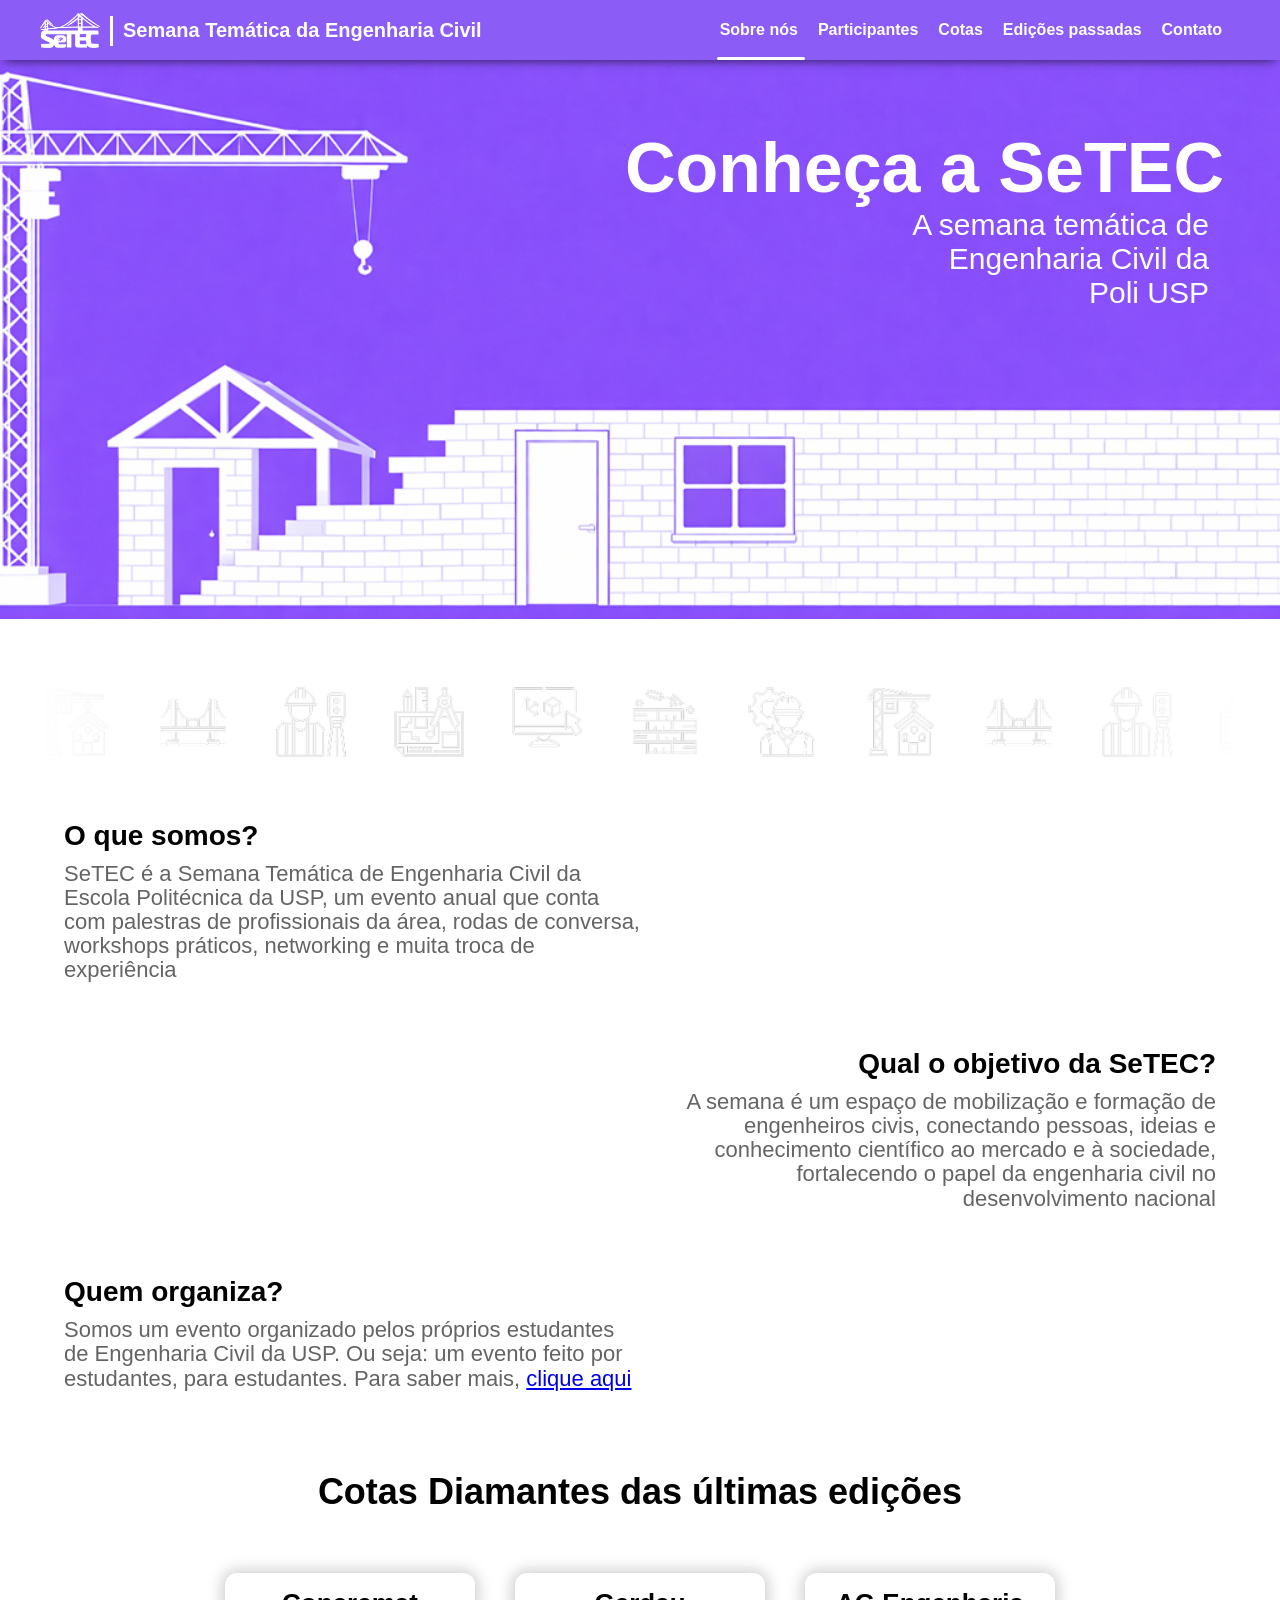
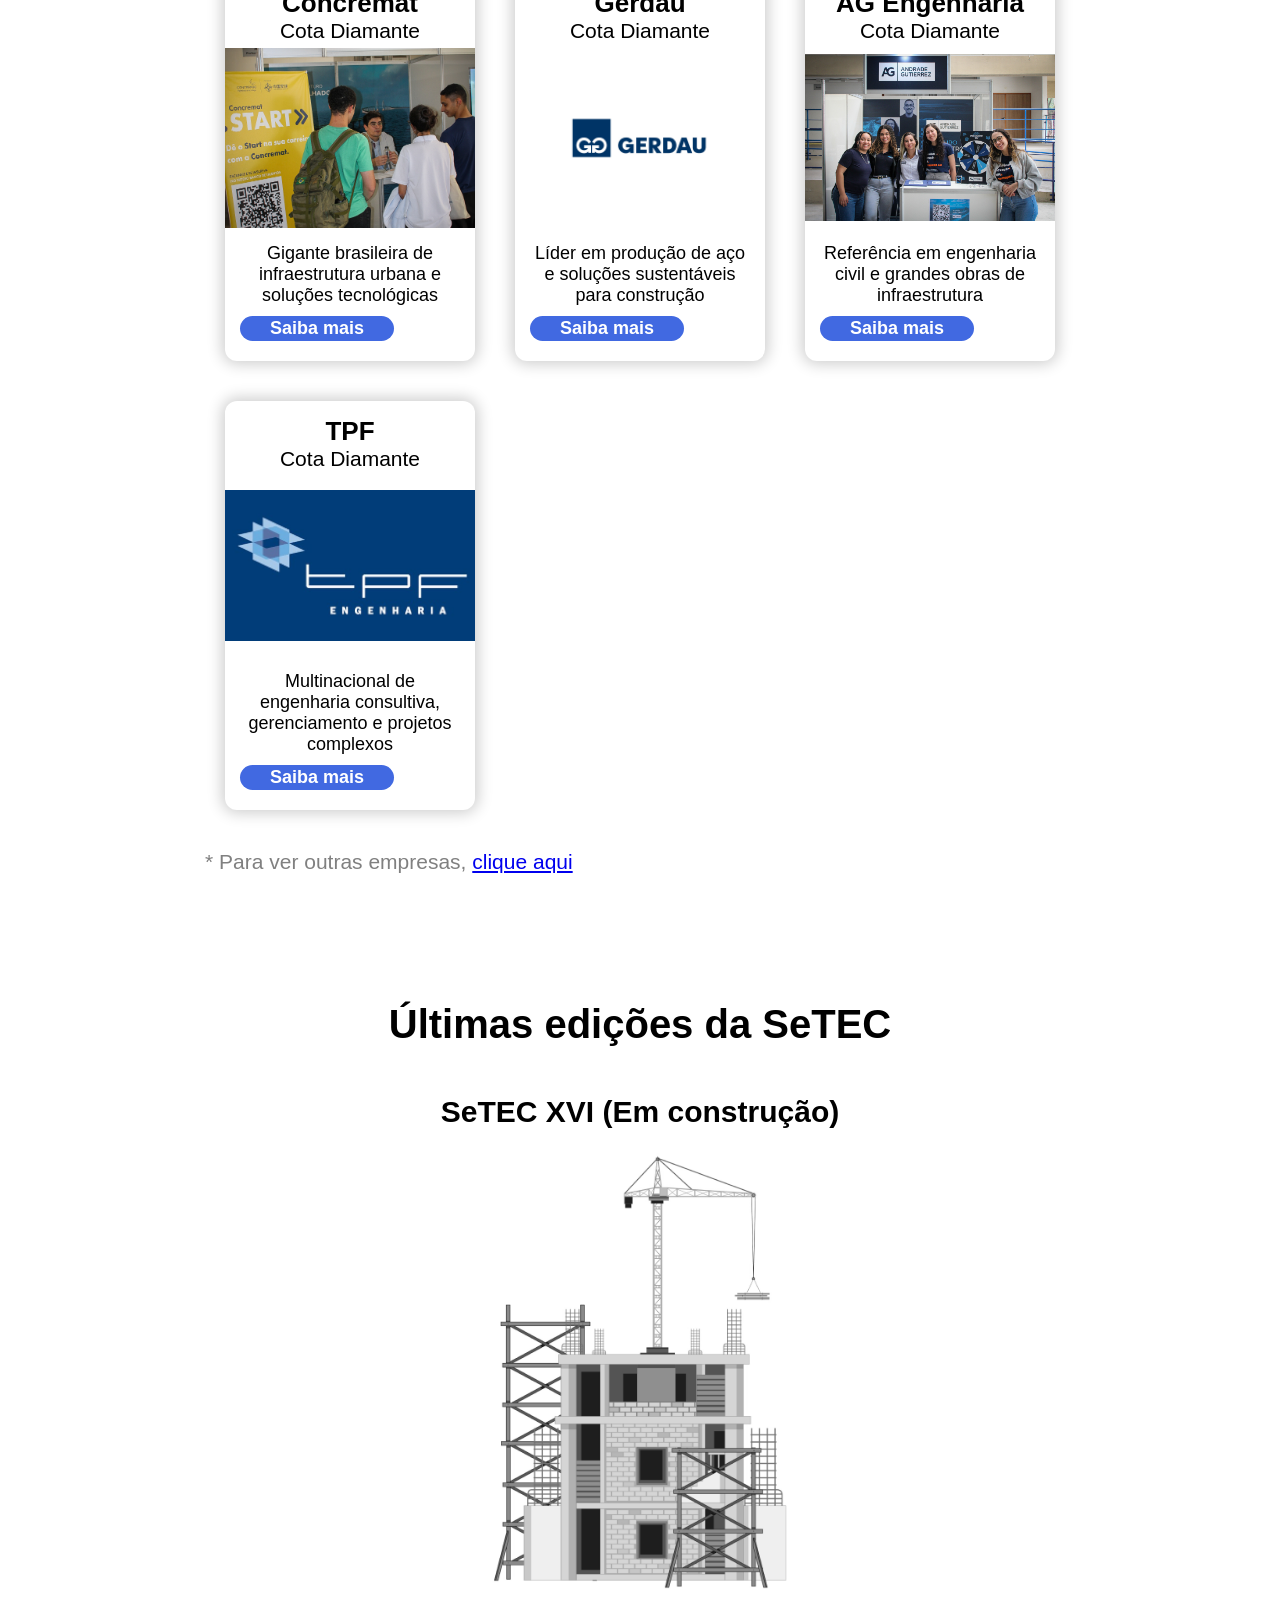
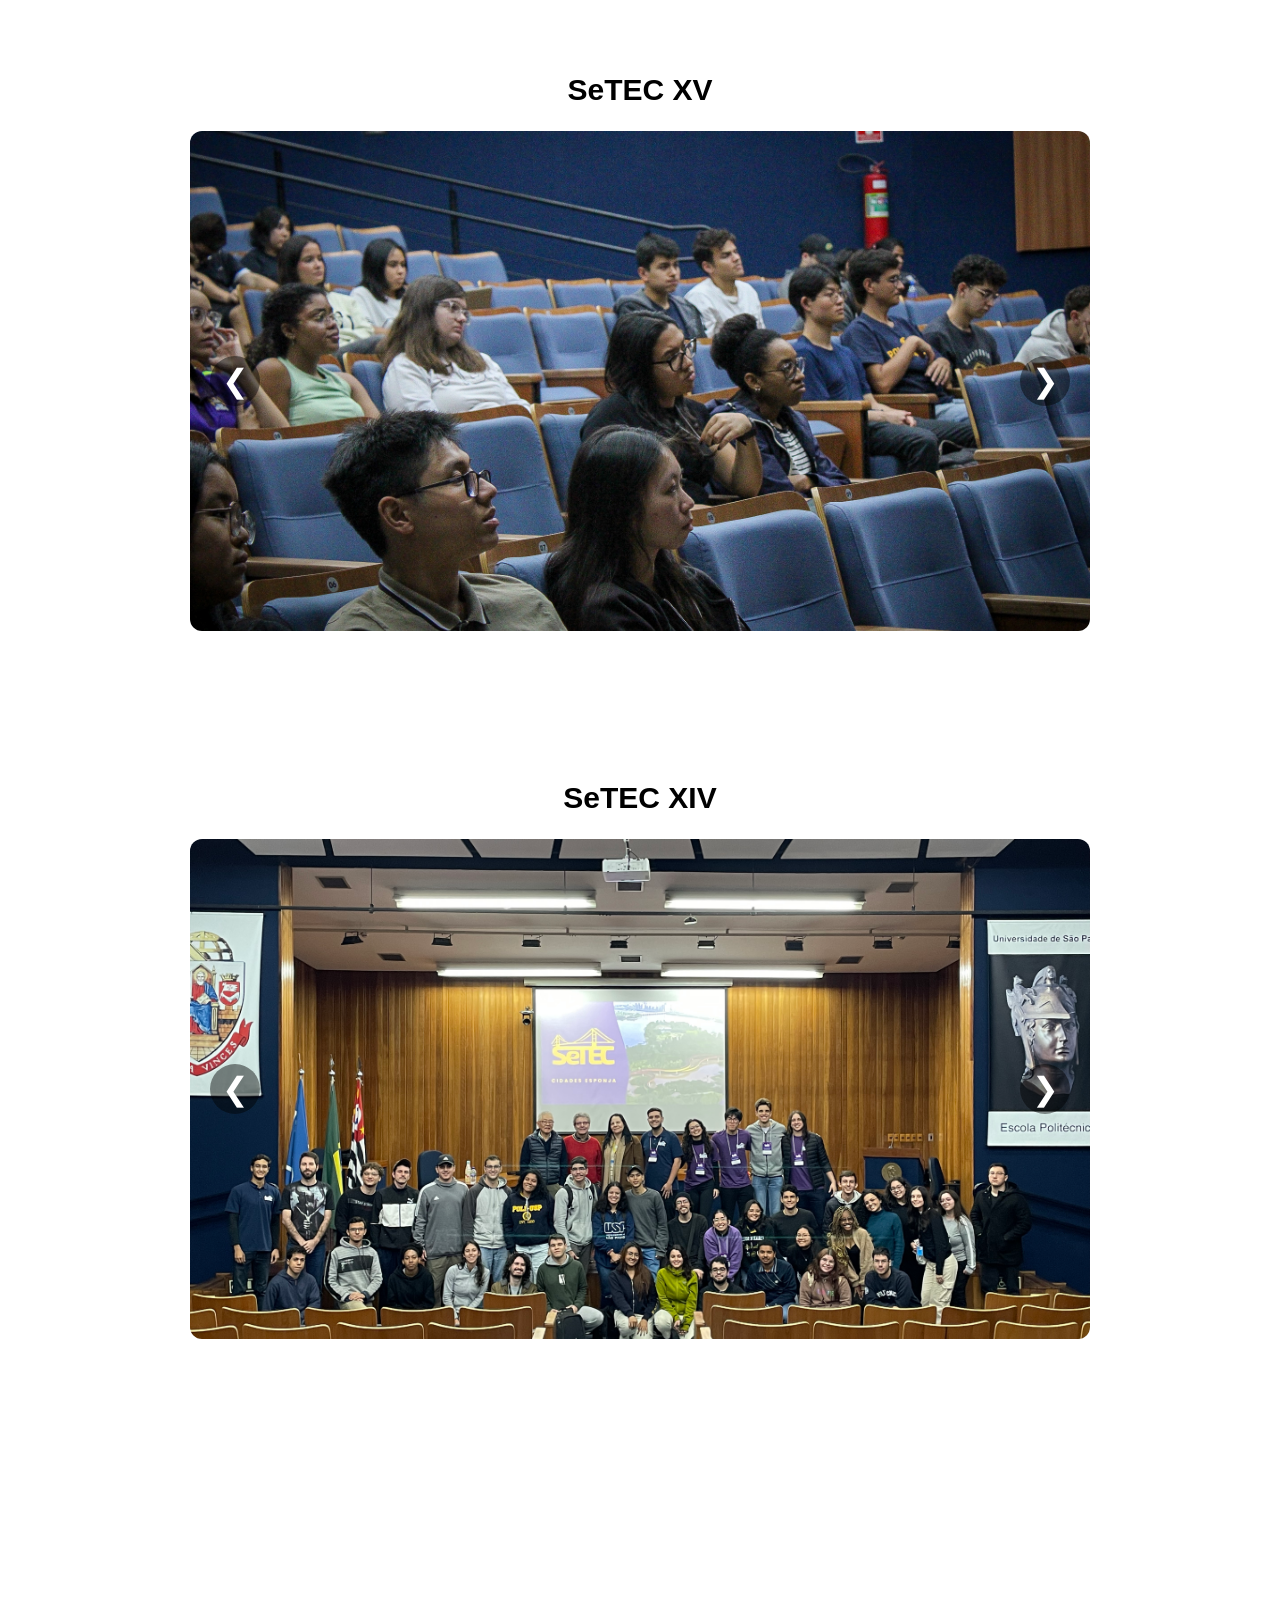
==== commit 00872134: "Add files via upload" ====
--- a/index.html
+++ b/index.html
@@ -103,7 +103,7 @@
                         O que somos?
                     </label>
                     <p class="texto">
-                        Lorem Ipsum is simply dummy text of the printing and typesetting industry. Lorem Ipsum has been the industry's standard dummy text ever since 1966, when designers at Letraset and James Mosley.
+                        SeTEC é a Semana Temática de Engenharia Civil da Escola Politécnica da USP, um evento anual que conta com palestras de profissionais da área, rodas de conversa, workshops práticos, networking e muita troca de experiência
                     </p>
                 </div>
                 
@@ -112,7 +112,7 @@
                         Qual o objetivo da SeTEC?
                     </label>
                     <p class="texto">
-                        It is a long established fact that a reader will be distracted by the readable content of a page when looking at its layout. The point of using Lorem Ipsum is that it has a more-or-less normal distribution of letters.
+                        A semana é um espaço de mobilização e formação de engenheiros civis, conectando pessoas, ideias e conhecimento científico ao mercado e à sociedade, fortalecendo o papel da engenharia civil no desenvolvimento nacional
                     </p>
                 </div>
                 
@@ -121,9 +121,9 @@
                         Quem organiza?
                     </label>
                     <p class="texto">
-                        Contrary to popular belief, Lorem Ipsum is not simply random text. 
-                        It has roots in a piece of classical Latin literature from 45 BC, 
-                        making it over 2000 years old. <br>
+                        Somos um evento organizado pelos próprios estudantes de Engenharia 
+                        Civil da USP. Ou seja: um evento feito por estudantes, para 
+                        estudantes.
                         <span class="saiba_mais_organizacao">Para saber mais, <a href="#">clique aqui</a></span>
                     </p>
                 </div>
@@ -136,71 +136,107 @@
             </h1>
 
             <div class="cards">
-                <div class="card">
-                    <div class="card_topo">
-                        <h2>Empresa 1</h2>
-                        <p>Cota Premium</p>
-                    </div>
-
-                    <div class="card_imagem">
-                        Imagem
-                    </div>
-
-                    <div class="card_base">
-                        <p>Descrição breve com duas linhas</p>
-                        <button class="botao">Saiba mais</button>
-                    </div>
-                </div>
-
-                <div class="card">
-                    <div class="card_topo">
-                        <h2>Empresa 2</h2>
-                        <p>Cota Premium</p>
-                    </div>
-
-                    <div class="card_imagem">
-                        Imagem
-                    </div>
-
-                    <div class="card_base">
-                        <p>Descrição breve com duas linhas</p>
-                        <button class="botao">Saiba mais</button>
-                    </div>
-                </div>
-
-                <div class="card">
-                    <div class="card_topo">
-                        <h2>Empresa 3</h2>
-                        <p>Cota Premium</p>
-                    </div>
-
-                    <div class="card_imagem">
-                        Imagem
-                    </div>
-
-                    <div class="card_base">
-                        <p>Descrição breve com duas linhas</p>
-                        <button class="botao">Saiba mais</button>
-                    </div>
-                </div>
-
-                <div class="card">
-                    <div class="card_topo">
-                        <h2>Empresa 4</h2>
-                        <p>Cota Premium</p>
-                    </div>
-
-                    <div class="card_imagem">
-                        Imagem
-                    </div>
-
-                    <div class="card_base">
-                        <p>Descrição breve com duas linhas</p>
+                <div class="card emp1">
+                    <div class="card_topo">
+                        <h2>Concremat</h2>
+                        <p>Cota Diamante</p>
+                    </div>
+
+                    <div class="card_imagem"></div>
+
+                    <div class="card_base">
+                        <p>Gigante brasileira de infraestrutura urbana e soluções tecnológicas</p>
+                        <button class="botao">Saiba mais</button>
+                    </div>
+                </div>
+
+                <div class="card emp2">
+                    <div class="card_topo">
+                        <h2>Gerdau</h2>
+                        <p>Cota Diamante</p>
+                    </div>
+
+                    <div class="card_imagem"></div>
+
+                    <div class="card_base">
+                        <p>Líder em produção de aço e soluções sustentáveis para construção</p>
+                        <button class="botao">Saiba mais</button>
+                    </div>
+                </div>
+
+                <div class="card emp3">
+                    <div class="card_topo">
+                        <h2>AG Engenharia</h2>
+                        <p>Cota Diamante</p>
+                    </div>
+
+                    <div class="card_imagem"></div>
+
+                    <div class="card_base">
+                        <p>Referência em engenharia civil e grandes obras de infraestrutura</p>
+                        <button class="botao">Saiba mais</button>
+                    </div>
+                </div>
+
+                <div class="card emp4">
+                    <div class="card_topo">
+                        <h2>TPF</h2>
+                        <p>Cota Diamante</p>
+                    </div>
+
+                    <div class="card_imagem"></div>
+
+                    <div class="card_base">
+                        <p>Multinacional de engenharia consultiva, gerenciamento e projetos complexos</p>
                         <button class="botao">Saiba mais</button>
                     </div>
                 </div> 
                 
                 <p class="outras_empresas">* Para ver outras empresas, <a href="#">clique aqui</a></p>
+            </div>
+        </section>
+
+        <section class="edicoes">
+            <h1 class="titulo-secao">Últimas edições da SeTEC</h1>
+
+            <!-- Evento atual -->
+            <div class="evento-atual">
+                <h2>SeTEC XVI <span>(Em construção)</span></h2>
+                <img src="./assets/image/construcao.png" alt="Evento em construção">
+            </div>
+
+            <!-- SeTEC XV -->
+            <div class="edicao">
+                <h2>SeTEC XV</h2>
+                <div class="carousel">
+                    <button class="seta esquerda">&#10094;</button>
+
+                    <div class="carousel-track-container">
+                        <div class="carousel-track">
+                            <img class="slide" src="./assets/image/setec15_1.jpg" alt="">
+                            <img class="slide" src="./assets/image/setec15_2.jpg" alt="">
+                        </div>
+                    </div>
+
+                    <button class="seta direita">&#10095;</button>
+                </div>
+            </div>
+
+            <!-- SeTEC XIV -->
+            <div class="edicao">
+                <h2>SeTEC XIV</h2>
+                <div class="carousel">
+                    <button class="seta esquerda">&#10094;</button>
+
+                    <div class="carousel-track-container">
+                        <div class="carousel-track">
+                            <img class="slide" src="./assets/image/setec14_2.jpg" alt="">
+                            <img class="slide" src="./assets/image/setec14_1.jpg" alt="">
+                        </div>
+                    </div>
+
+                    <button class="seta direita">&#10095;</button>
+                </div>
             </div>
         </section>
     </body>
--- a/styles/mainStyles.css
+++ b/styles/mainStyles.css
@@ -6,6 +6,7 @@
 
 body {
   font-family: Arial, sans-serif;
+  overflow-x: hidden;
 }
 
 header {
@@ -107,7 +108,7 @@
 header #menu_mobile {
   display: none;
 }
-@media (width <= 425px) {
+@media (width <= 768px) {
   header #menu_mobile {
     display: block;
   }
@@ -203,8 +204,8 @@
     justify-content: center;
   }
   header #menu_mobile .menu > div {
-    width: 200vw;
-    height: 200vw;
+    width: 250vw;
+    height: 250vw;
     color: #FEFEFE;
     background: rgba(41, 98, 255, 0.97);
     border-radius: 50%;
@@ -401,7 +402,7 @@
   width: 55%;
   line-height: 1.1;
 }
-@media (max-width: 914px) {
+@media (width <= 914px) {
   #texto_apresentacao #textos .bloco {
     width: auto;
     padding: 3% 15% 2% 15%;
@@ -422,7 +423,7 @@
   margin-top: 10px;
   font-family: Arial, Helvetica, sans-serif;
 }
-@media (max-width: 914px) {
+@media (width <= 914px) and (width > 425px) {
   #texto_apresentacao #textos {
     height: 620px;
     display: flex;
@@ -436,6 +437,28 @@
   #texto_apresentacao #textos .bloco:nth-child(even) {
     margin: 0;
     text-align: center;
+  }
+}
+@media (width <= 425px) {
+  #texto_apresentacao #textos {
+    height: 600px;
+    display: flex;
+    justify-content: space-between;
+    flex-direction: column;
+    align-items: center;
+  }
+  #texto_apresentacao #textos .bloco {
+    text-align: center;
+  }
+  #texto_apresentacao #textos .bloco:nth-child(even) {
+    margin: 0;
+    text-align: center;
+  }
+  #texto_apresentacao #textos .bloco .subtitulo {
+    font-size: calc(28px - 30%);
+  }
+  #texto_apresentacao #textos .bloco .texto {
+    font-size: calc(22px - 30%);
   }
 }
 
@@ -470,7 +493,7 @@
 }
 #last_diamonds .cards .card_topo {
   text-align: center;
-  padding: 5px;
+  padding: 15px 5px 5px 5px;
 }
 #last_diamonds .cards .card_topo h2 {
   margin: 0;
@@ -482,13 +505,9 @@
 }
 #last_diamonds .cards .card_imagem {
   height: 180px;
-  background-color: lightgray;
-  display: flex;
-  justify-content: center;
-  align-items: center;
 }
 #last_diamonds .cards .card_base {
-  padding: 15px 0px 20px 0px;
+  padding: 15px 15px 20px 15px;
   text-align: center;
 }
 #last_diamonds .cards .card_base p {
@@ -513,6 +532,30 @@
   background-color: rgba(138, 82, 251, 0.7450980392);
   transition: 0.3s;
 }
+#last_diamonds .cards .emp1 .card_imagem {
+  background: url("../assets/image/concremat_stand.jpg") center/100% no-repeat;
+  display: flex;
+  justify-content: center;
+  align-items: center;
+}
+#last_diamonds .cards .emp2 .card_imagem {
+  background: url("../assets/image/gerdau_logo.jpeg") center/100% no-repeat;
+  display: flex;
+  justify-content: center;
+  align-items: center;
+}
+#last_diamonds .cards .emp3 .card_imagem {
+  background: url("../assets/image/AG_stand.jpg") center/100% no-repeat;
+  display: flex;
+  justify-content: center;
+  align-items: center;
+}
+#last_diamonds .cards .emp4 .card_imagem {
+  background: url("../assets/image/tpf_logo.jpg") center/100% no-repeat;
+  display: flex;
+  justify-content: center;
+  align-items: center;
+}
 #last_diamonds .cards .outras_empresas {
   grid-column: 1/-1;
   color: gray;
@@ -522,6 +565,85 @@
   color: darkblue;
 }
 
+.edicoes {
+  font-family: Arial, Helvetica, sans-serif;
+  width: 90%;
+  max-width: 1200px;
+  margin: auto;
+  padding: 10% 0;
+  background-color: transparent;
+}
+.edicoes .titulo-secao {
+  text-align: center;
+  font-size: 40px;
+  margin-bottom: 3rem;
+}
+.edicoes .evento-atual {
+  text-align: center;
+  margin-bottom: 5rem;
+}
+.edicoes .evento-atual h2 {
+  text-align: center;
+  margin-bottom: 1.5rem;
+  font-size: 30px;
+}
+.edicoes .evento-atual img {
+  width: 300px;
+  max-width: 100%;
+}
+.edicoes .edicao {
+  margin-bottom: 150px;
+}
+.edicoes .edicao h2 {
+  text-align: center;
+  margin-bottom: 1.5rem;
+  font-size: 30px;
+}
+.edicoes .carousel {
+  position: relative;
+  width: 100%;
+  max-width: 900px;
+  margin: auto;
+}
+.edicoes .carousel .carousel-track-container {
+  width: 100%;
+  height: 500px;
+  background: #ddd;
+  overflow: hidden;
+  border-radius: 12px;
+}
+.edicoes .carousel .carousel-track-container .carousel-track {
+  display: flex;
+  height: 100%;
+  transition: transform 0.4s ease-in-out;
+}
+.edicoes .carousel .carousel-track-container .carousel-track .slide {
+  min-width: 100%;
+  height: 100%;
+  -o-object-fit: cover;
+     object-fit: cover;
+}
+.edicoes .carousel .seta {
+  position: absolute;
+  top: 50%;
+  transform: translateY(-50%);
+  width: 50px;
+  height: 50px;
+  border: none;
+  border-radius: 50%;
+  background: rgba(0, 0, 0, 0.45);
+  color: white;
+  font-size: 2rem;
+  cursor: pointer;
+  z-index: 1;
+}
+.edicoes .carousel .esquerda {
+  left: 20px;
+}
+.edicoes .carousel .direita {
+  right: 20px;
+}
+
 @keyframes deslizar-direita {
   0% {
     transform: translateX(calc(-25% - 3rem / 2));
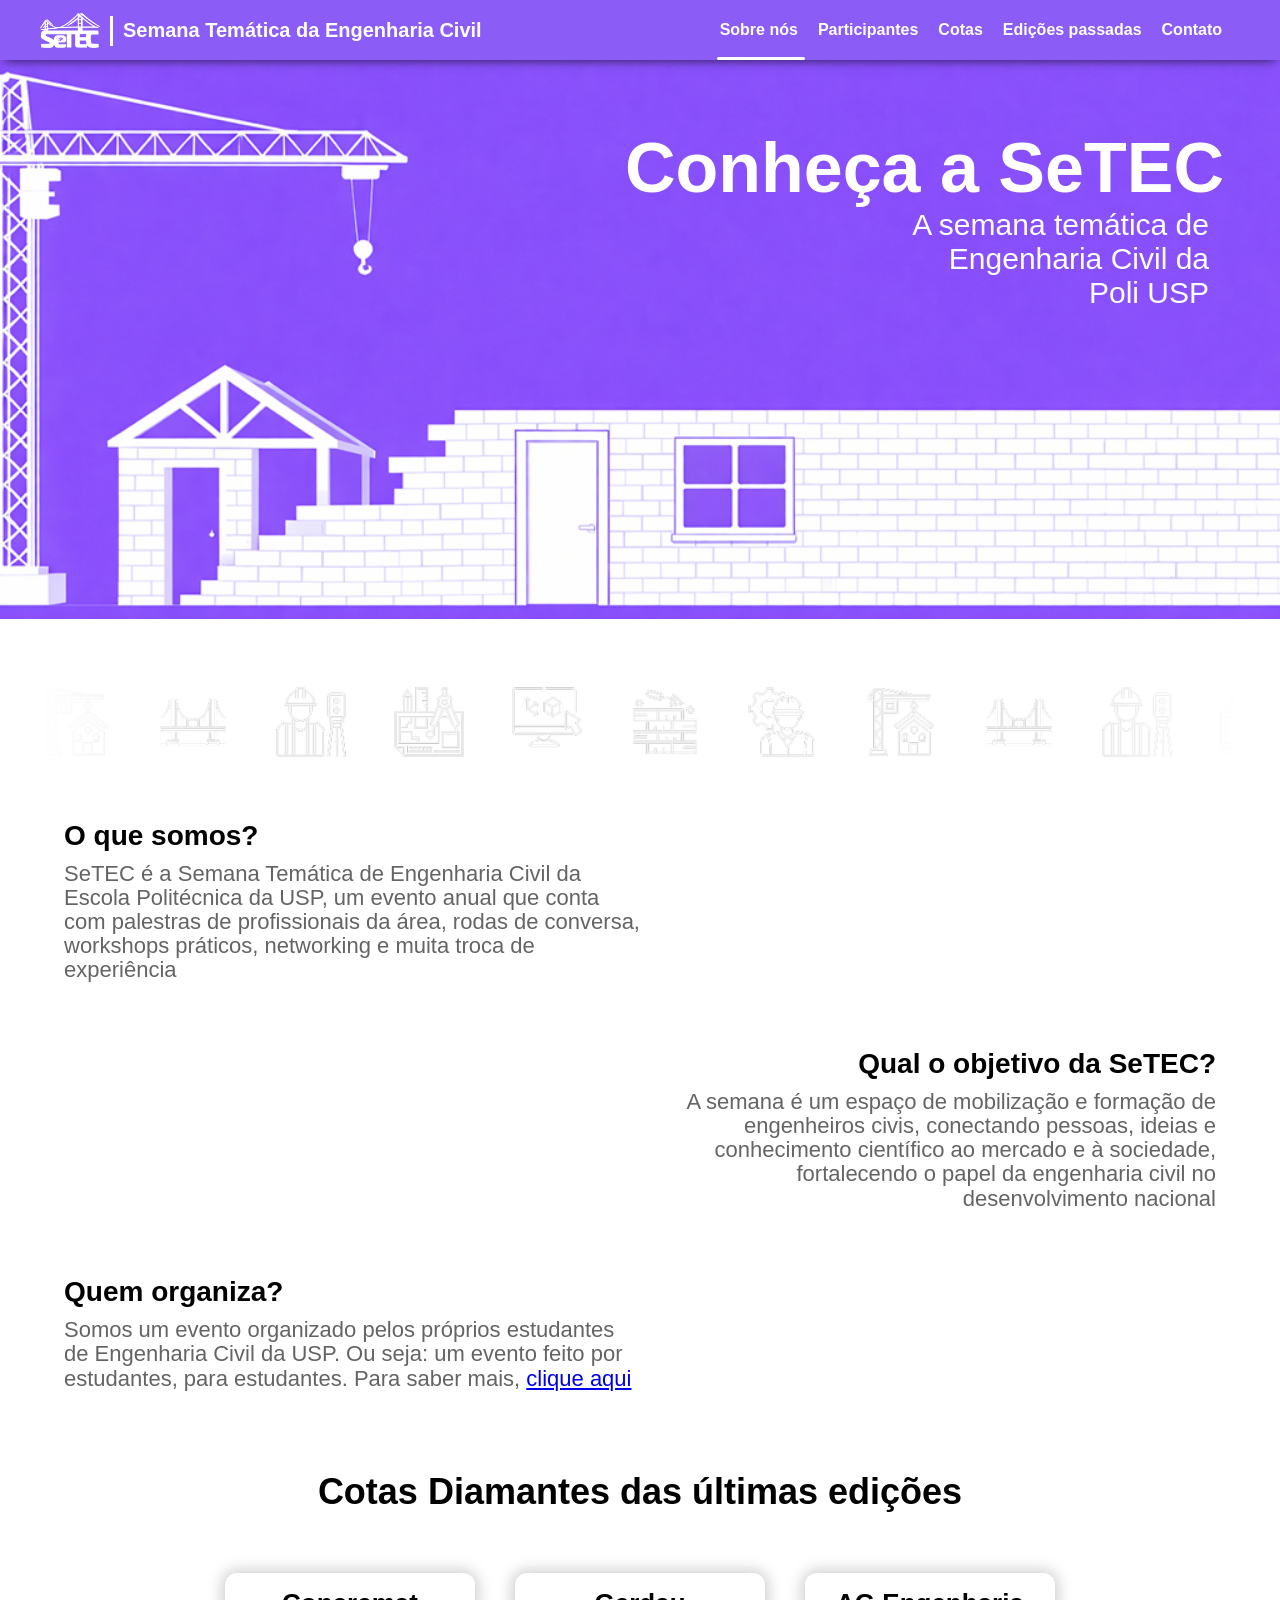
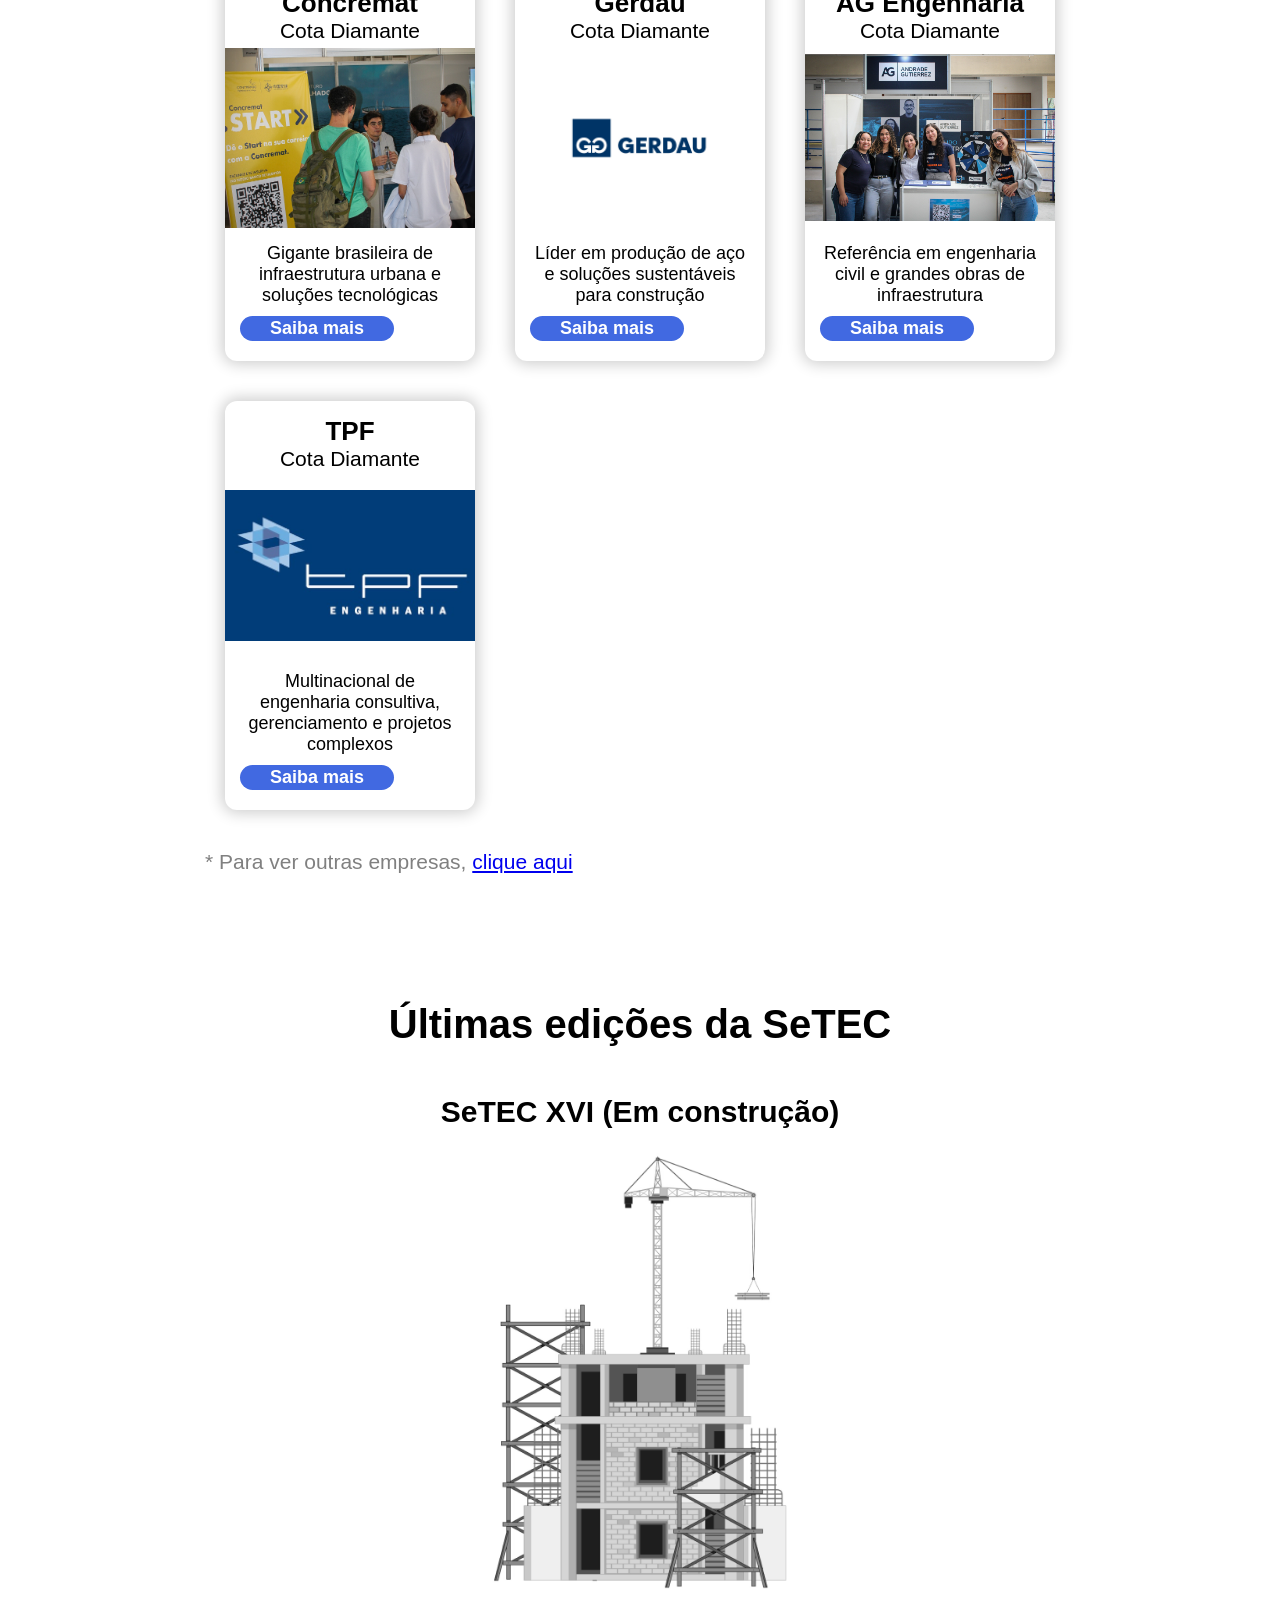
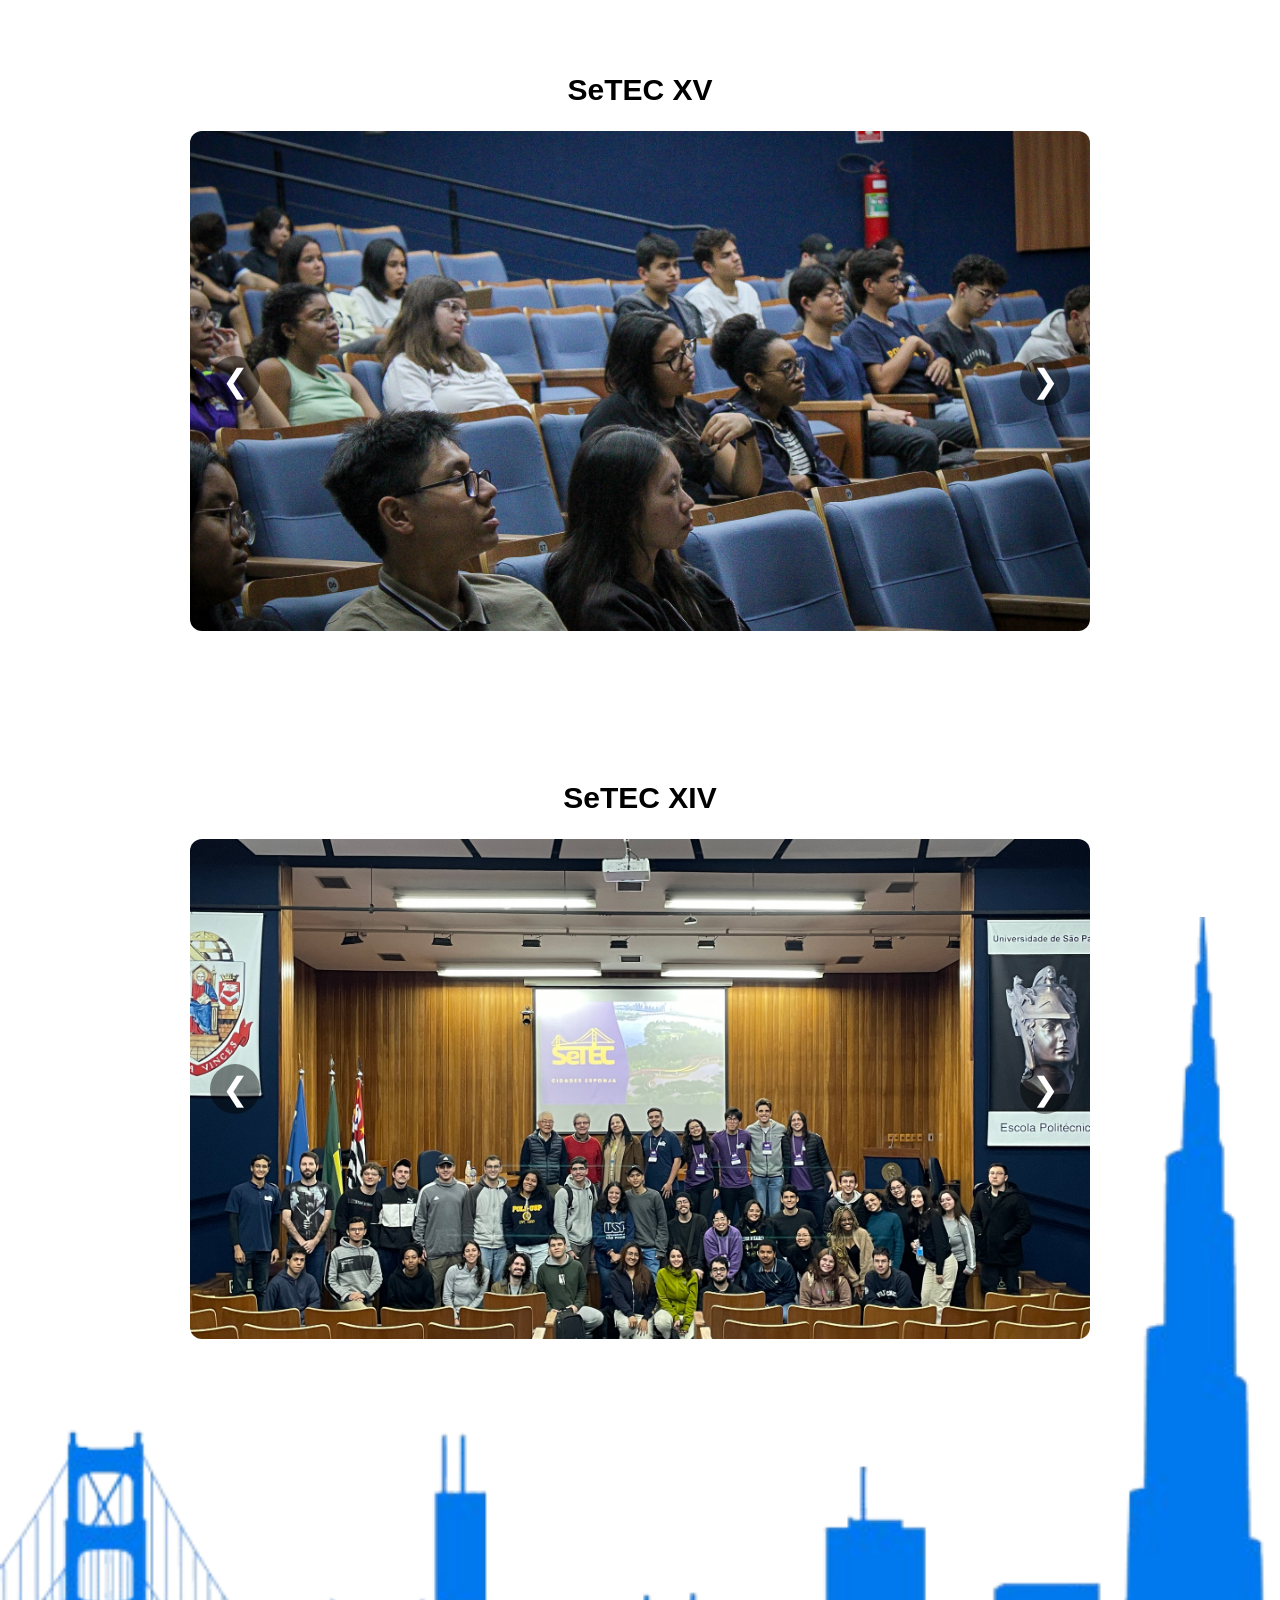
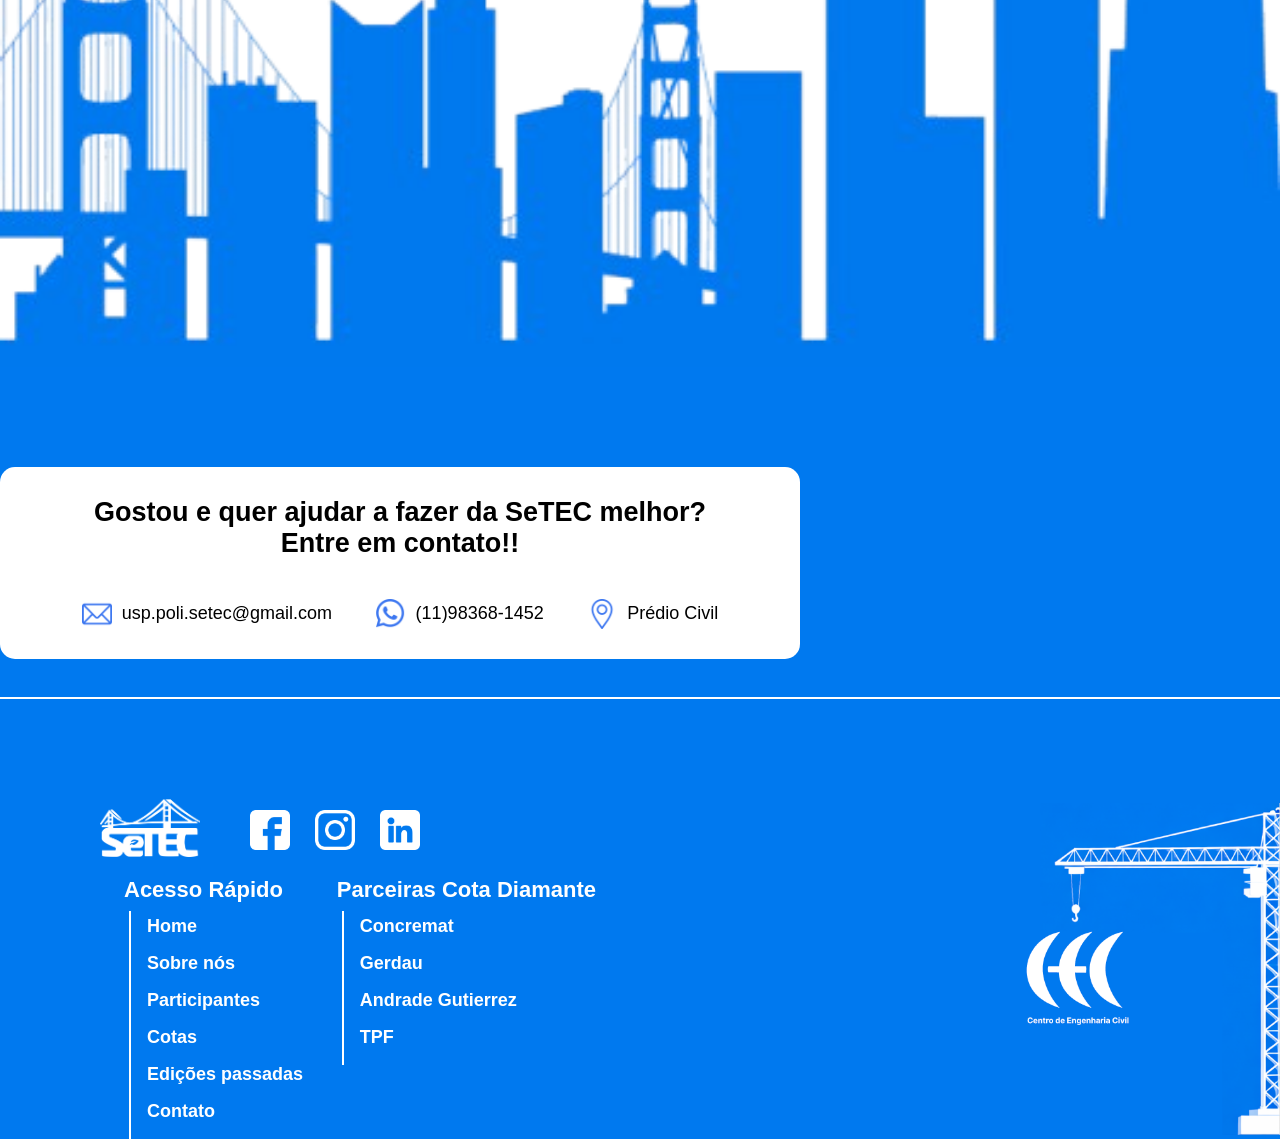
==== commit eb29262e: "Add files via upload" ====
--- a/index.html
+++ b/index.html
@@ -196,7 +196,7 @@
             </div>
         </section>
 
-        <section class="edicoes">
+        <section id="edicoes">
             <h1 class="titulo-secao">Últimas edições da SeTEC</h1>
 
             <!-- Evento atual -->
@@ -239,6 +239,74 @@
                 </div>
             </div>
         </section>
+
+        <section id="gostou">
+            <div class="contato-card">
+                <h2>
+                    Gostou e quer ajudar a fazer da SeTEC melhor?
+                    <br>
+                    Entre em contato!!
+                </h2>
+
+                <div class="contatos">
+                    <div class="contato-item">
+                        <img src="./assets/icon/mail_1.png" alt="">
+                        <span><a href="#">usp.poli.setec@gmail.com</a></span>
+                    </div>
+
+                    <div class="contato-item">
+                        <img src="./assets/icon/whatsapp_1.png" alt="">
+                        <span>(11)98368-1452</span>
+                    </div>
+
+                    <div class="contato-item">
+                        <img src="./assets/icon/pin_1.png" alt="">
+                        <span>Prédio Civil</span>
+                    </div>
+                </div>
+            </div>
+        </section>
+
+        <footer>
+            <div class="parte_esquerda">
+                <div class="footer-coluna-logo">
+                    <a href="#"><img src="./assets/image/logo setec.png" alt="SeTEC"></a>
+
+                    <div class="redes">
+                        <a href="#"><img src="./assets/icon/facebook.png"></a>
+                        <a href="#"><img src="./assets/icon/instagram.png"></a>
+                        <a href="#"><img src="./assets/icon/linkedin.png"></a>
+                    </div>
+                </div>
+
+                <div class="footer-conteudo">
+                    <div class="footer-coluna">
+                        <h3>Acesso Rápido</h3>
+                        <div class="footer-itens">
+                            <a href="#">Home</a>
+                            <a href="#">Sobre nós</a>
+                            <a href="#">Participantes</a>
+                            <a href="#">Cotas</a>
+                            <a href="#">Edições passadas</a>
+                            <a href="#">Contato</a>
+                        </div>
+                    </div>
+
+                    <div class="footer-coluna">
+                        <h3>Parceiras Cota Diamante</h3>
+                        <div class="footer-itens">
+                            <a href="#">Concremat</a>
+                            <a href="#">Gerdau</a>
+                            <a href="#">Andrade Gutierrez</a>
+                            <a href="#">TPF</a>
+                        </div>
+                    </div>
+                </div>
+            </div>
+
+            <div class="parte_direita">
+            </div>
+        </footer>
     </body>
 </html>
 
--- a/styles/mainStyles.css
+++ b/styles/mainStyles.css
@@ -565,7 +565,7 @@
   color: darkblue;
 }
 
-.edicoes {
+#edicoes {
   font-family: Arial, Helvetica, sans-serif;
   width: 90%;
   max-width: 1200px;
@@ -573,57 +573,57 @@
   padding: 10% 0;
   background-color: transparent;
 }
-.edicoes .titulo-secao {
+#edicoes .titulo-secao {
   text-align: center;
   font-size: 40px;
   margin-bottom: 3rem;
 }
-.edicoes .evento-atual {
+#edicoes .evento-atual {
   text-align: center;
   margin-bottom: 5rem;
 }
-.edicoes .evento-atual h2 {
+#edicoes .evento-atual h2 {
   text-align: center;
   margin-bottom: 1.5rem;
   font-size: 30px;
 }
-.edicoes .evento-atual img {
+#edicoes .evento-atual img {
   width: 300px;
   max-width: 100%;
 }
-.edicoes .edicao {
+#edicoes .edicao {
   margin-bottom: 150px;
 }
-.edicoes .edicao h2 {
+#edicoes .edicao h2 {
   text-align: center;
   margin-bottom: 1.5rem;
   font-size: 30px;
 }
-.edicoes .carousel {
+#edicoes .carousel {
   position: relative;
   width: 100%;
   max-width: 900px;
   margin: auto;
 }
-.edicoes .carousel .carousel-track-container {
+#edicoes .carousel .carousel-track-container {
   width: 100%;
   height: 500px;
   background: #ddd;
   overflow: hidden;
   border-radius: 12px;
 }
-.edicoes .carousel .carousel-track-container .carousel-track {
+#edicoes .carousel .carousel-track-container .carousel-track {
   display: flex;
   height: 100%;
   transition: transform 0.4s ease-in-out;
 }
-.edicoes .carousel .carousel-track-container .carousel-track .slide {
+#edicoes .carousel .carousel-track-container .carousel-track .slide {
   min-width: 100%;
   height: 100%;
   -o-object-fit: cover;
      object-fit: cover;
 }
-.edicoes .carousel .seta {
+#edicoes .carousel .seta {
   position: absolute;
   top: 50%;
   transform: translateY(-50%);
@@ -635,13 +635,164 @@
   color: white;
   font-size: 2rem;
   cursor: pointer;
-  z-index: 1;
-}
-.edicoes .carousel .esquerda {
+  z-index: 2;
+}
+#edicoes .carousel .esquerda {
   left: 20px;
 }
-.edicoes .carousel .direita {
+#edicoes .carousel .direita {
   right: 20px;
+}
+
+#gostou {
+  position: absolute;
+  padding: 100px 0px 3% 0px;
+  margin: 350px 0px 0px 0px;
+  z-index: 3;
+  background-color: #0079ef;
+  left: 0;
+  width: 100%;
+}
+#gostou::before {
+  content: "";
+  position: absolute;
+  z-index: 3;
+  left: 0;
+  top: -1050px;
+  width: 100%;
+  height: 1050px;
+  background-image: url("../assets/image/fundofinal.png");
+  background-repeat: no-repeat;
+  background-size: cover;
+  background-position: bottom;
+}
+#gostou .contato-card {
+  display: flex;
+  flex-direction: column;
+  justify-content: space-between;
+  justify-self: center;
+  text-align: center;
+  max-width: 800px;
+  background: white;
+  border-radius: 15px;
+  font-size: 18px;
+  padding: 30px 60px;
+  font-family: Arial, Helvetica, sans-serif;
+}
+@media (width <= 425px) {
+  #gostou .contato-card {
+    padding: 30px 20px 20px 20px;
+    width: 260px;
+  }
+}
+#gostou .contato-card h2 {
+  margin-bottom: 40px;
+}
+@media (width <= 425px) {
+  #gostou .contato-card h2 {
+    font-size: 18px;
+  }
+}
+#gostou .contato-card .contatos {
+  display: flex;
+  flex-wrap: wrap;
+  justify-content: space-around;
+}
+#gostou .contato-card .contatos .contato-item {
+  display: flex;
+  align-items: center;
+  gap: 10px;
+}
+@media (width <= 425px) {
+  #gostou .contato-card .contatos .contato-item {
+    font-size: 16px;
+    margin-bottom: 10px;
+  }
+}
+#gostou .contato-card .contatos .contato-item img {
+  width: 30px;
+}
+#gostou .contato-card .contatos .contato-item span a {
+  text-decoration: none;
+  color: black;
+}
+#gostou .contato-card .contatos .contato-item span a:hover {
+  cursor: pointer;
+  text-decoration: underline;
+  color: #2962FF;
+}
+
+footer {
+  margin-top: 682px;
+  padding: 100px 0px 0px 100px;
+  background-color: #0079ef;
+  display: flex;
+  justify-content: space-between;
+}
+footer .parte_esquerda {
+  width: 50%;
+  display: flex;
+  flex-direction: column;
+}
+footer .parte_esquerda .footer-coluna-logo {
+  display: flex;
+  flex-direction: row;
+  align-items: center;
+  gap: 50px;
+}
+footer .parte_esquerda .footer-coluna-logo a img {
+  width: 100px;
+}
+footer .parte_esquerda .footer-coluna-logo .redes {
+  display: flex;
+  -moz-column-gap: 25px;
+       column-gap: 25px;
+}
+footer .parte_esquerda .footer-coluna-logo .redes a:hover {
+  transform: scale(1.2);
+  transition: 0.5s;
+}
+footer .parte_esquerda .footer-coluna-logo .redes a img {
+  width: 40px;
+  display: block;
+}
+footer .parte_esquerda .footer-conteudo {
+  font-family: Arial, Helvetica, sans-serif;
+  display: flex;
+  justify-content: space-between;
+  align-items: flex-start;
+  margin: 1rem 0px 0px 1.5rem;
+  width: 80%;
+  gap: 12px;
+}
+footer .parte_esquerda .footer-conteudo .footer-coluna h3 {
+  color: white;
+  font-size: 22px;
+  margin-bottom: 0.5rem;
+}
+footer .parte_esquerda .footer-conteudo .footer-coluna .footer-itens {
+  border-left: 2px solid white;
+  padding: 5px 0px 1px 1rem;
+  margin-left: 5px;
+}
+footer .parte_esquerda .footer-conteudo .footer-coluna .footer-itens a {
+  display: flex;
+  flex-direction: column;
+  width: -moz-max-content;
+  width: max-content;
+  color: white;
+  margin-bottom: 1rem;
+  font-size: 18px;
+  font-weight: bold;
+  text-decoration: none;
+}
+footer .parte_esquerda .footer-conteudo .footer-coluna .footer-itens a:hover {
+  cursor: pointer;
+  text-decoration: underline;
+}
+footer .parte_direita {
+  width: 50%;
+  background: url("../assets/image/cec.png") right/44% no-repeat;
 }
 
 @keyframes deslizar-direita {
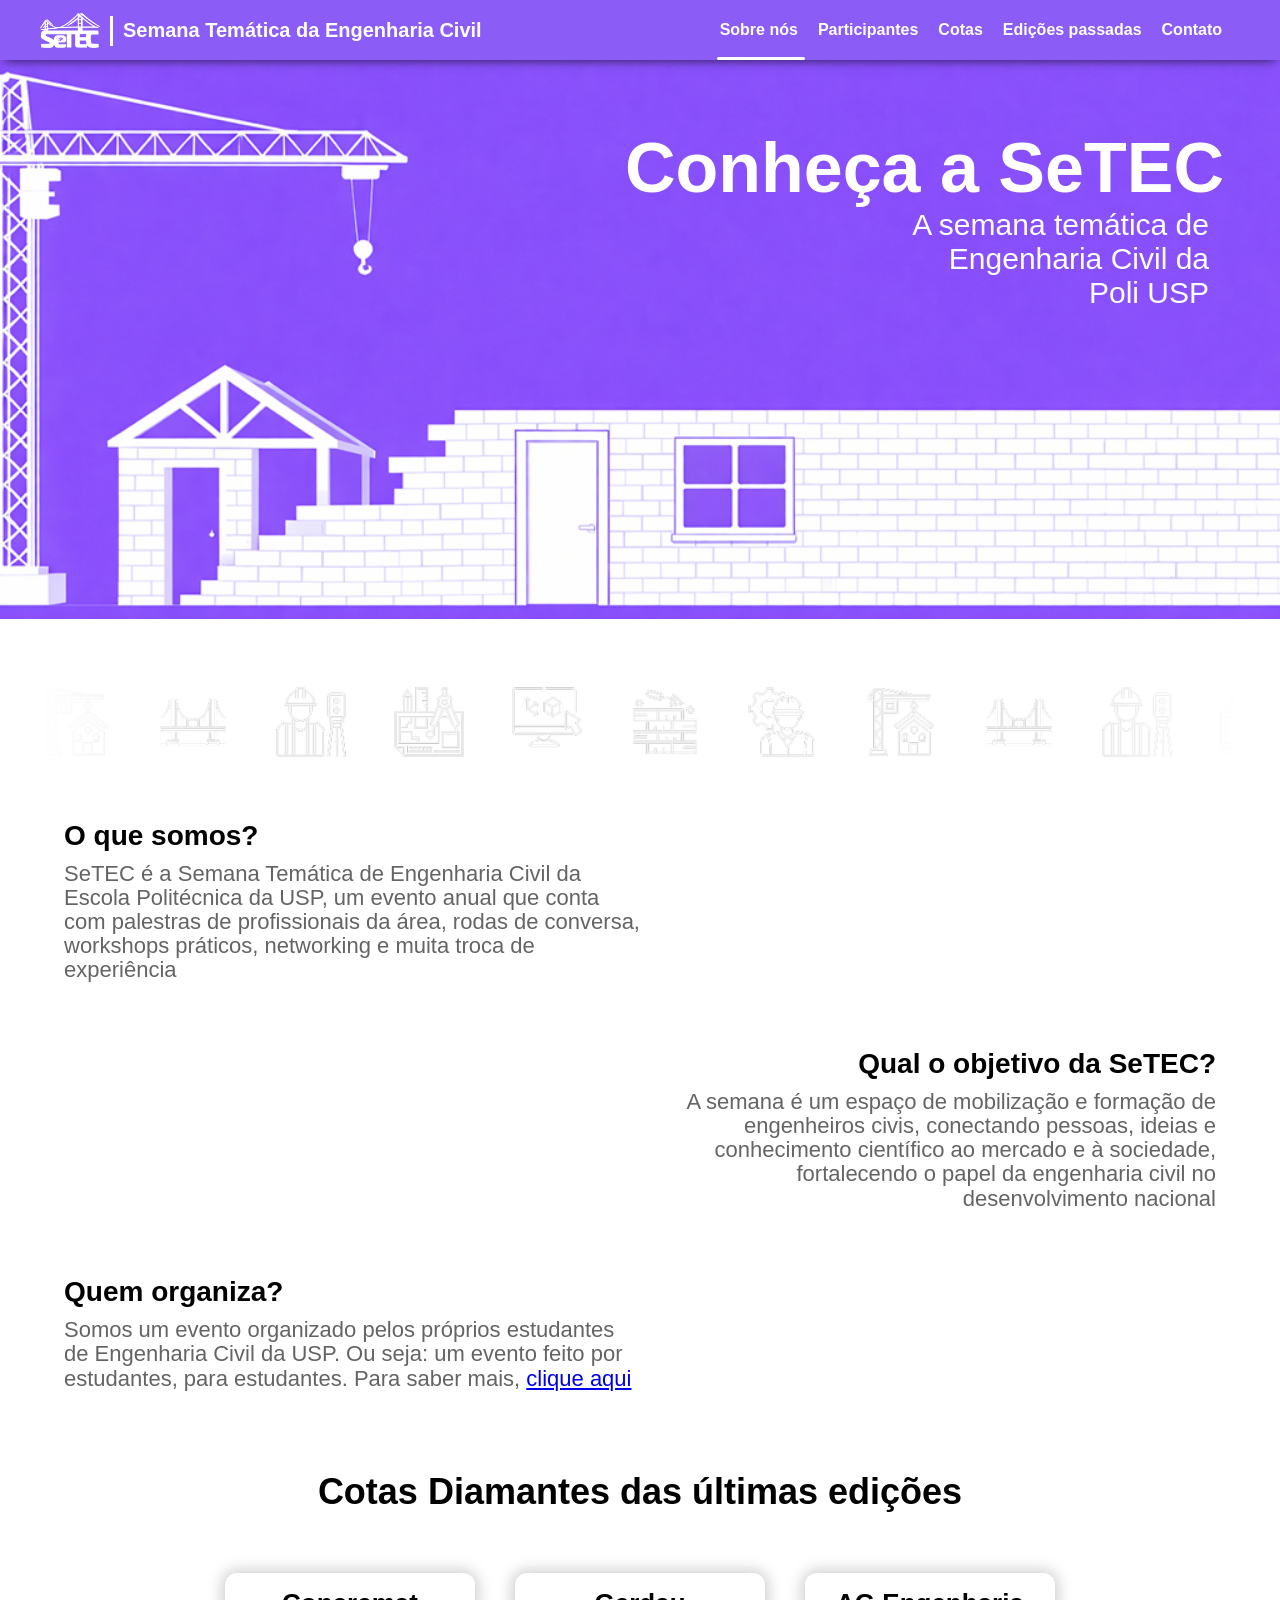
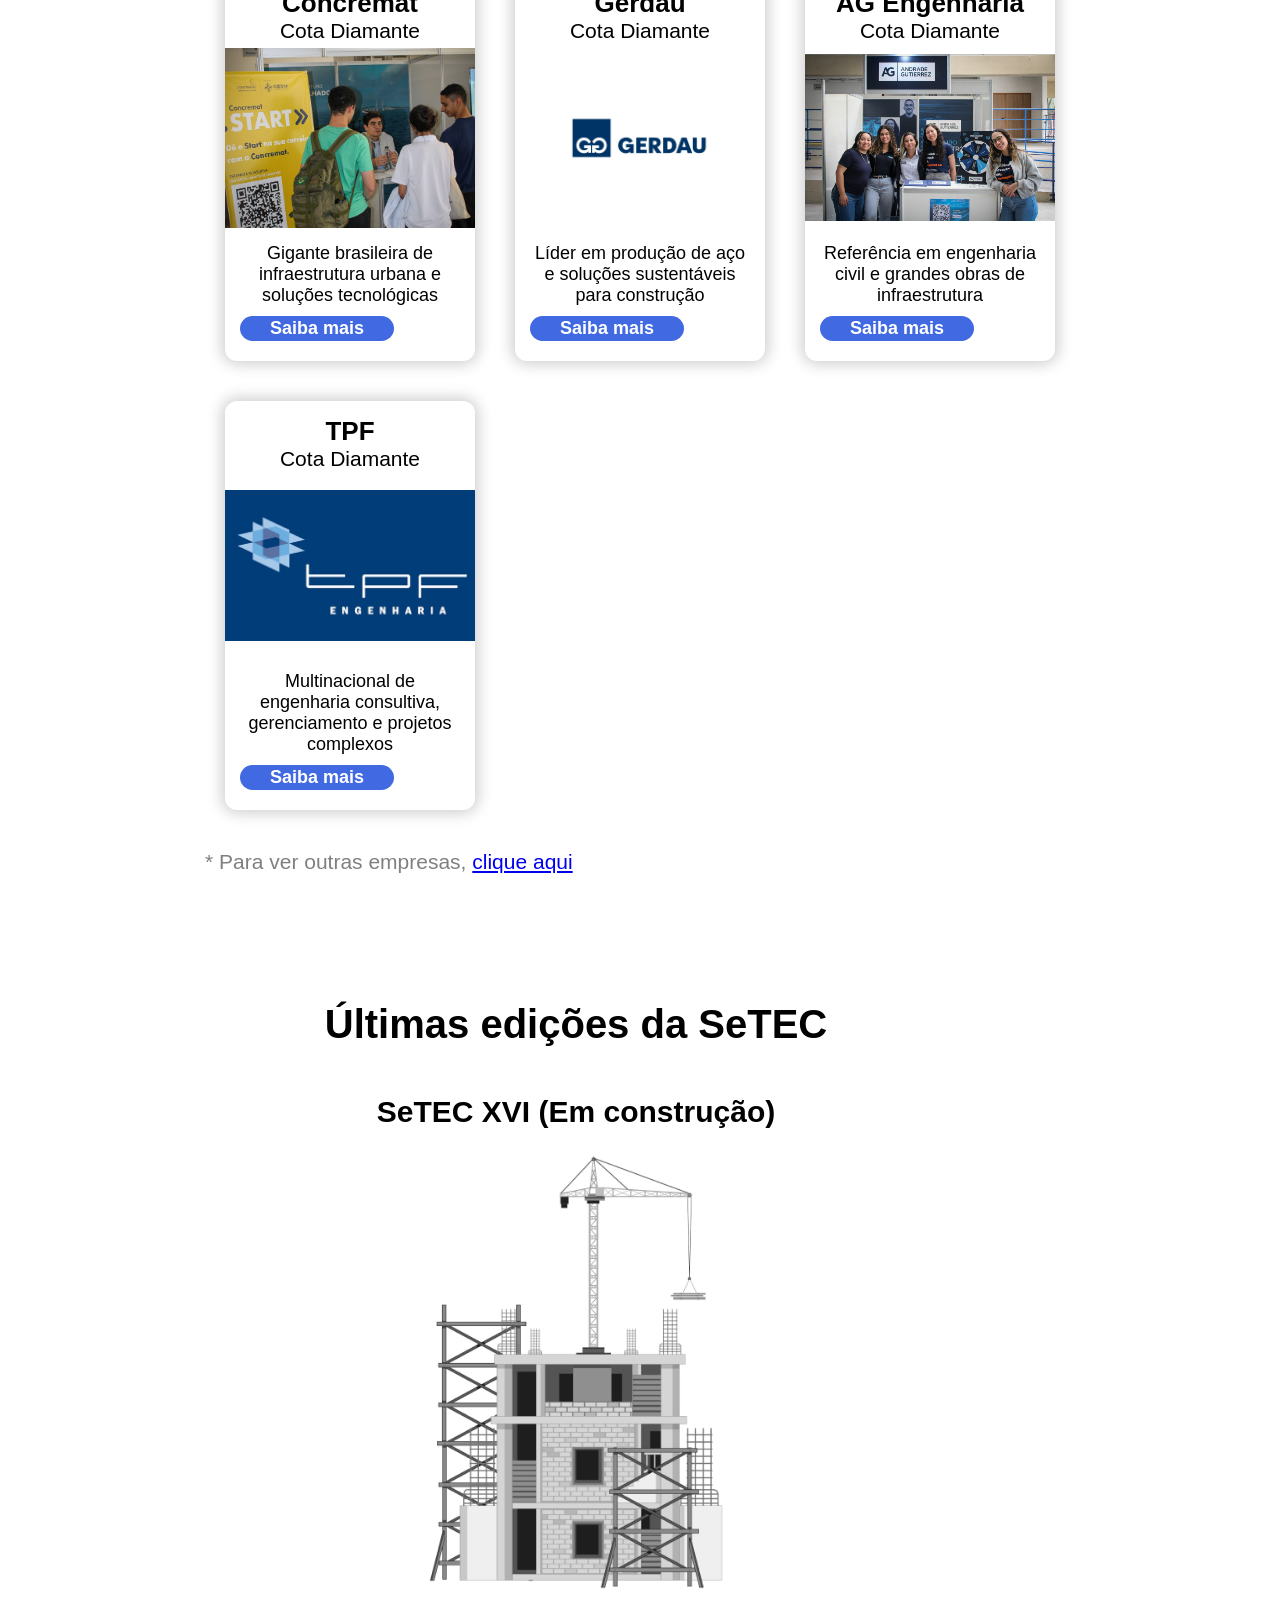
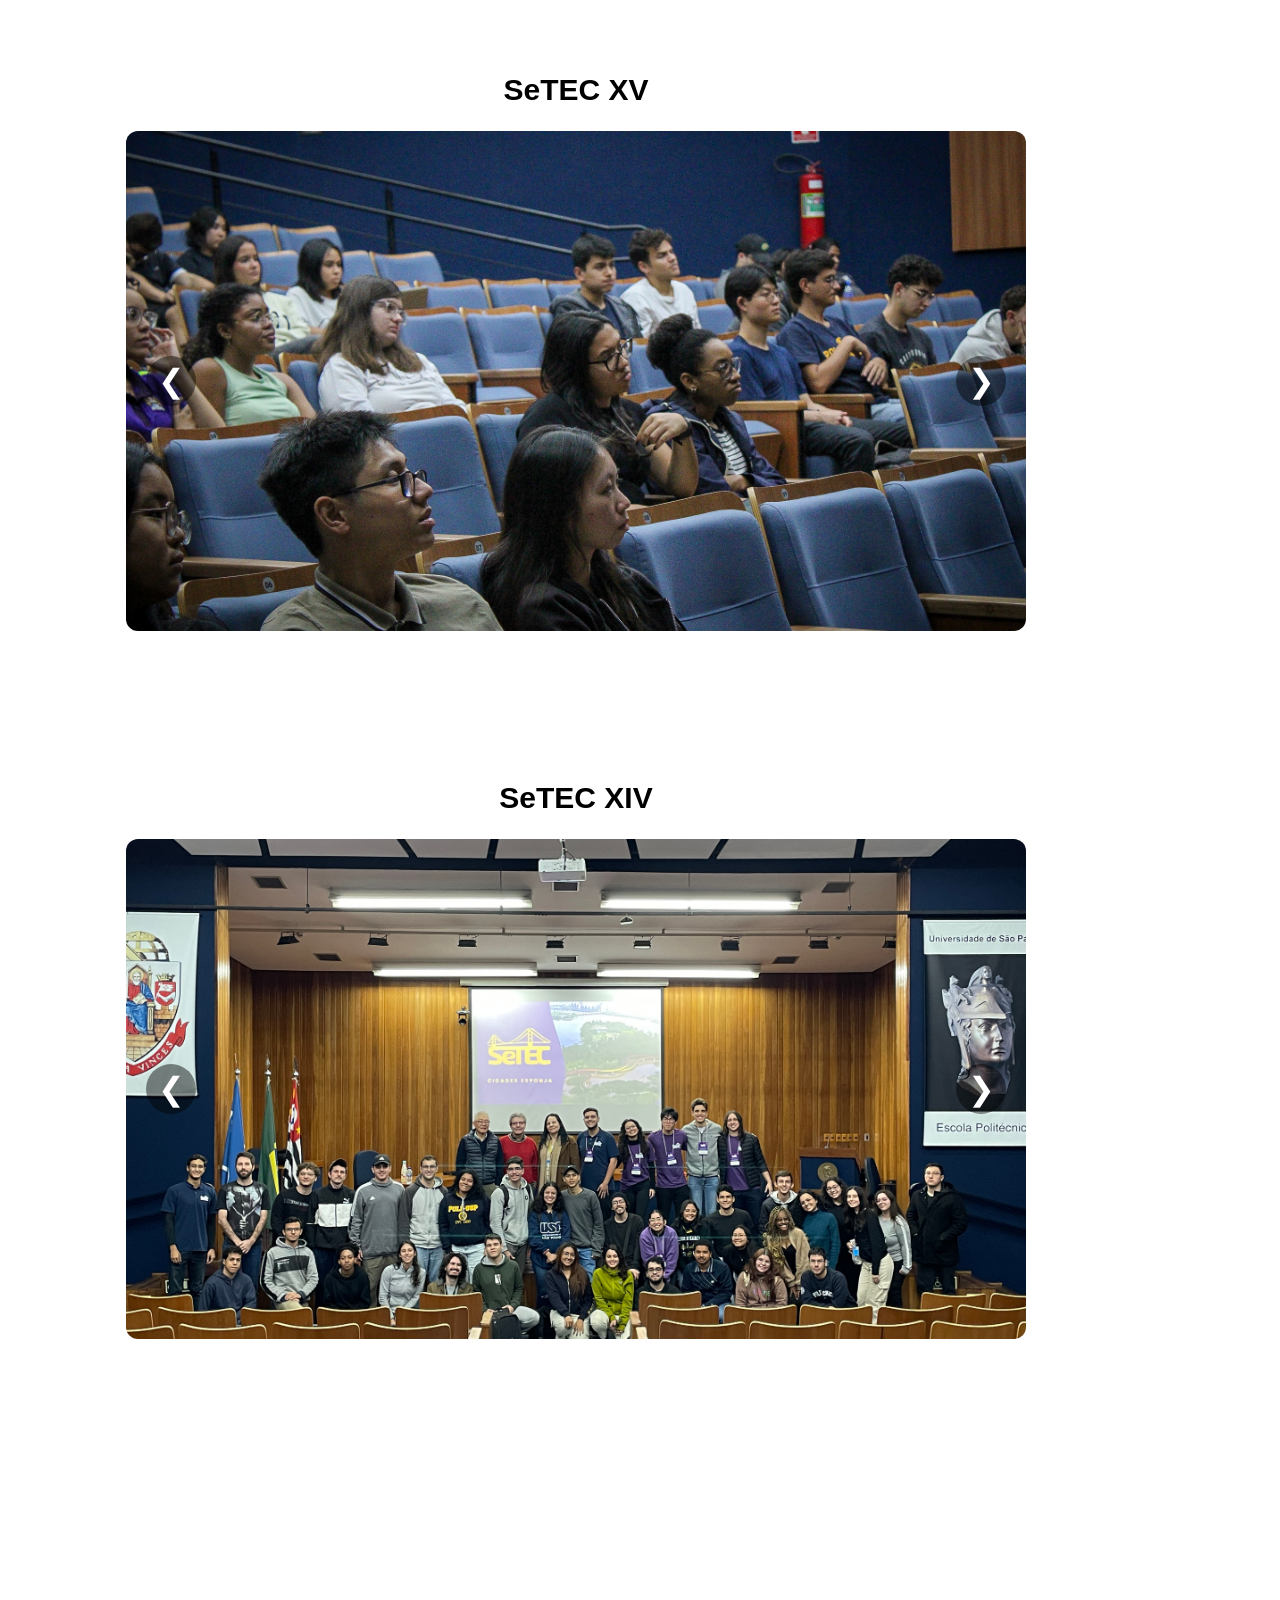
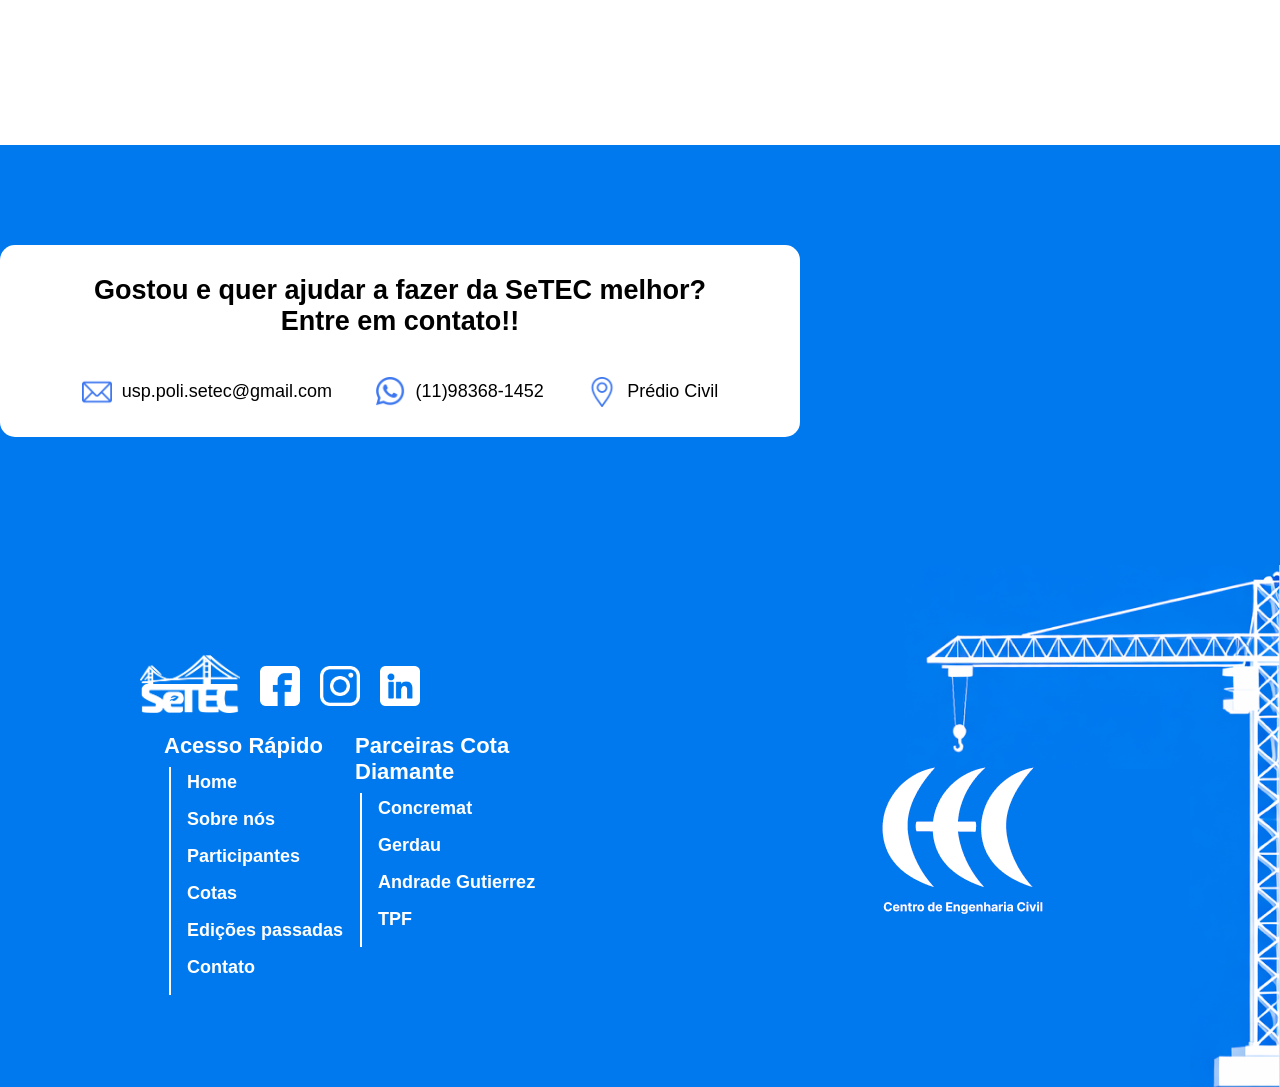
==== commit 2adff5ca: "Add files via upload" ====
--- a/index.html
+++ b/index.html
@@ -41,6 +41,9 @@
 
                 <div class="menu">
                     <div>
+                        <div class="hamb_logo">
+                            <img src="./assets/image/logo setec.png" alt="logo_setec_hamburguer">
+                        </div>
                         <div>
                             <ul>
                             <li><a href="#">Sobre nós</a></li>
@@ -270,7 +273,7 @@
         <footer>
             <div class="parte_esquerda">
                 <div class="footer-coluna-logo">
-                    <a href="#"><img src="./assets/image/logo setec.png" alt="SeTEC"></a>
+                    <a href="#" class="logo_setec"><img src="./assets/image/logo setec.png" alt="SeTEC"></a>
 
                     <div class="redes">
                         <a href="#"><img src="./assets/icon/facebook.png"></a>
@@ -305,6 +308,7 @@
             </div>
 
             <div class="parte_direita">
+                <img src="./assets/image/cec.png" class="comp" alt="logo_cec">
             </div>
         </footer>
     </body>
--- a/styles/mainStyles.css
+++ b/styles/mainStyles.css
@@ -38,6 +38,11 @@
   height: 35px;
   width: 60px;
 }
+@media (width <= 425px) {
+  header #name .logo {
+    margin-left: 5.8rem;
+  }
+}
 header #name .logo:hover {
   cursor: pointer;
 }
@@ -48,10 +53,20 @@
   background-color: #ffffff;
   display: inline-block;
 }
+@media (width <= 425px) {
+  header #name .divisoria_logo {
+    display: none;
+  }
+}
 header #name .name {
   font-weight: 600;
   font-size: 20px;
   line-height: 1.3;
+}
+@media (width <= 425px) {
+  header #name .name {
+    display: none;
+  }
 }
 header #name .name:hover {
   cursor: pointer;
@@ -217,6 +232,14 @@
     display: flex;
     align-items: center;
     justify-content: center;
+    flex-direction: column;
+  }
+  header #menu_mobile .menu > div .hamb_logo {
+    margin-top: -2rem;
+    margin-bottom: 3rem;
+  }
+  header #menu_mobile .menu > div .hamb_logo img {
+    width: 50%;
   }
   header #menu_mobile .menu > div > div {
     text-align: center;
@@ -349,7 +372,7 @@
     margin-top: -1px;
     padding: 15px 0px;
     color: white;
-    font-size: 30px;
+    font-size: 20px;
   }
 }
 
@@ -566,12 +589,21 @@
 }
 
 #edicoes {
+  display: flex;
+  flex-direction: column;
+  justify-self: center;
+  align-self: center;
   font-family: Arial, Helvetica, sans-serif;
   width: 90%;
   max-width: 1200px;
-  margin: auto;
+  margin: 0px 0px -26rem 0px;
   padding: 10% 0;
   background-color: transparent;
+}
+@media (width <= 768px) and (width > 425px) {
+  #edicoes {
+    margin: 0px 0px -7rem 0px;
+  }
 }
 #edicoes .titulo-secao {
   text-align: center;
@@ -647,7 +679,7 @@
 #gostou {
   position: absolute;
   padding: 100px 0px 3% 0px;
-  margin: 350px 0px 0px 0px;
+  margin: 34rem 0px 0px 0px;
   z-index: 3;
   background-color: #0079ef;
   left: 0;
@@ -658,13 +690,37 @@
   position: absolute;
   z-index: 3;
   left: 0;
-  top: -1050px;
+  top: -450px;
   width: 100%;
-  height: 1050px;
-  background-image: url("../assets/image/fundofinal.png");
-  background-repeat: no-repeat;
-  background-size: cover;
-  background-position: bottom;
+}
+@media (width > 768px) {
+  #gostou::before {
+    background-repeat: no-repeat;
+    background-size: cover;
+    background-position: bottom;
+    background-image: url("../assets/image/fundofinal.png");
+  }
+}
+@media (width <= 768px) and (width > 425px) {
+  #gostou::before {
+    top: -700px;
+    bottom: 19.3rem;
+    height: auto;
+    background-repeat: no-repeat;
+    background-size: 100%;
+    background-position: bottom;
+    background-image: url("../assets/image/fundofinal_tablet.png");
+  }
+}
+@media (width <= 425px) {
+  #gostou::before {
+    bottom: 24rem;
+    height: auto;
+    background-repeat: no-repeat;
+    background-size: 100%;
+    background-position: bottom;
+    background-image: url("../assets/image/fundofinal_mobile.png");
+  }
 }
 #gostou .contato-card {
   display: flex;
@@ -723,30 +779,60 @@
 }
 
 footer {
-  margin-top: 682px;
+  position: absolute;
+  right: 0;
+  left: 0;
+  margin-top: 54rem;
   padding: 100px 0px 0px 100px;
   background-color: #0079ef;
   display: flex;
   justify-content: space-between;
+  z-index: 3;
+}
+@media (width <= 768px) and (width > 425px) {
+  footer {
+    margin-top: 53rem;
+    padding: 0px;
+  }
+}
+@media (width <= 425px) {
+  footer {
+    margin-top: 58rem;
+    padding: 0px 0px 20px 0px;
+    flex-direction: column;
+  }
 }
 footer .parte_esquerda {
   width: 50%;
   display: flex;
   flex-direction: column;
+  padding: 90px 0px 0px 40px;
+}
+@media (width <= 425px) {
+  footer .parte_esquerda {
+    padding: 70px 0px 0px 10px;
+  }
 }
 footer .parte_esquerda .footer-coluna-logo {
   display: flex;
   flex-direction: row;
   align-items: center;
-  gap: 50px;
+  gap: 20px;
+}
+@media (width <= 425px) {
+  footer .parte_esquerda .footer-coluna-logo {
+    margin-left: 9rem;
+    margin-bottom: 1rem;
+    flex-direction: column;
+  }
 }
 footer .parte_esquerda .footer-coluna-logo a img {
   width: 100px;
 }
 footer .parte_esquerda .footer-coluna-logo .redes {
   display: flex;
-  -moz-column-gap: 25px;
-       column-gap: 25px;
+  -moz-column-gap: 20px;
+       column-gap: 20px;
 }
 footer .parte_esquerda .footer-coluna-logo .redes a:hover {
   transform: scale(1.2);
@@ -764,6 +850,11 @@
   margin: 1rem 0px 0px 1.5rem;
   width: 80%;
   gap: 12px;
+}
+@media (width <= 425px) {
+  footer .parte_esquerda .footer-conteudo {
+    flex-direction: column;
+  }
 }
 footer .parte_esquerda .footer-conteudo .footer-coluna h3 {
   color: white;
@@ -792,7 +883,21 @@
 }
 footer .parte_direita {
   width: 50%;
-  background: url("../assets/image/cec.png") right/44% no-repeat;
+  display: flex;
+  justify-content: end;
+}
+@media (width <= 768px) and (width > 425px) {
+  footer .parte_direita img {
+    scale: 0.8;
+    position: absolute;
+    right: -2.6rem;
+    bottom: -3.4rem;
+  }
+}
+@media (width <= 425px) {
+  footer .parte_direita .comp {
+    display: none;
+  }
 }
 
 @keyframes deslizar-direita {
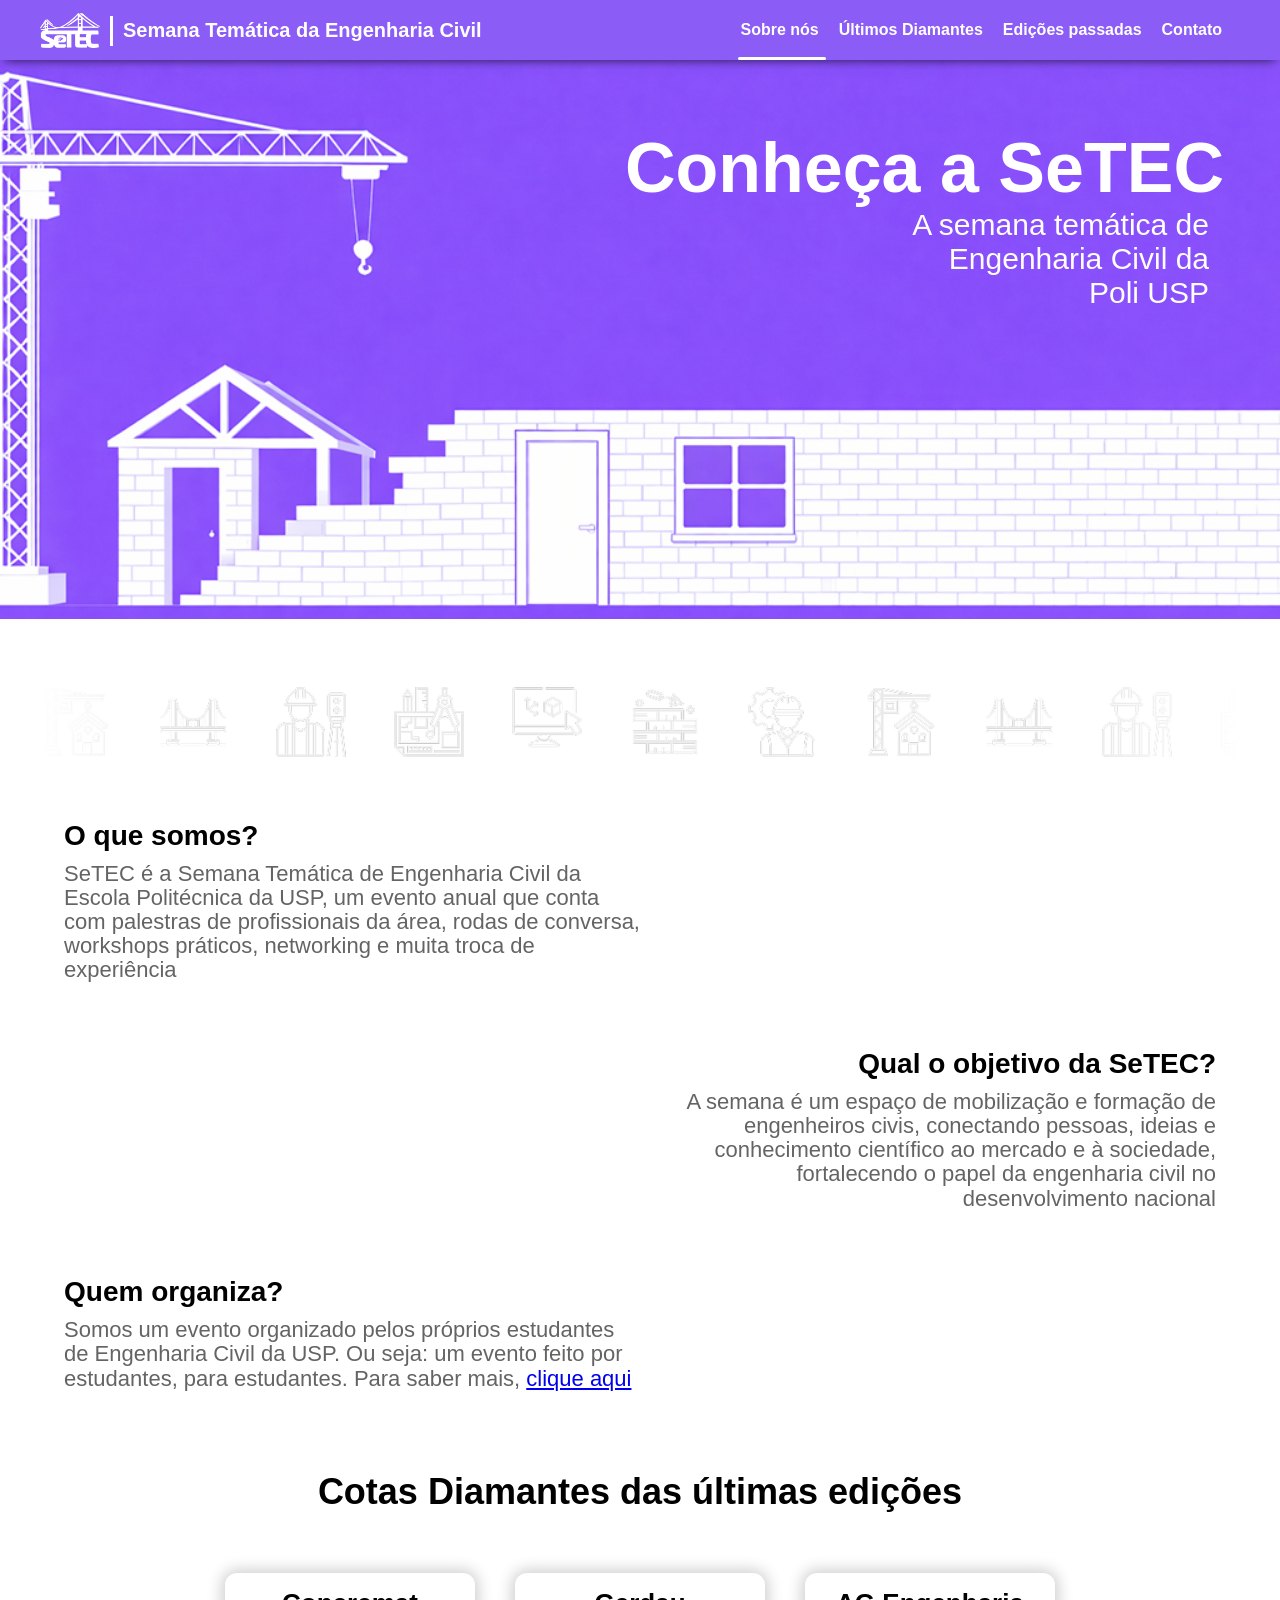
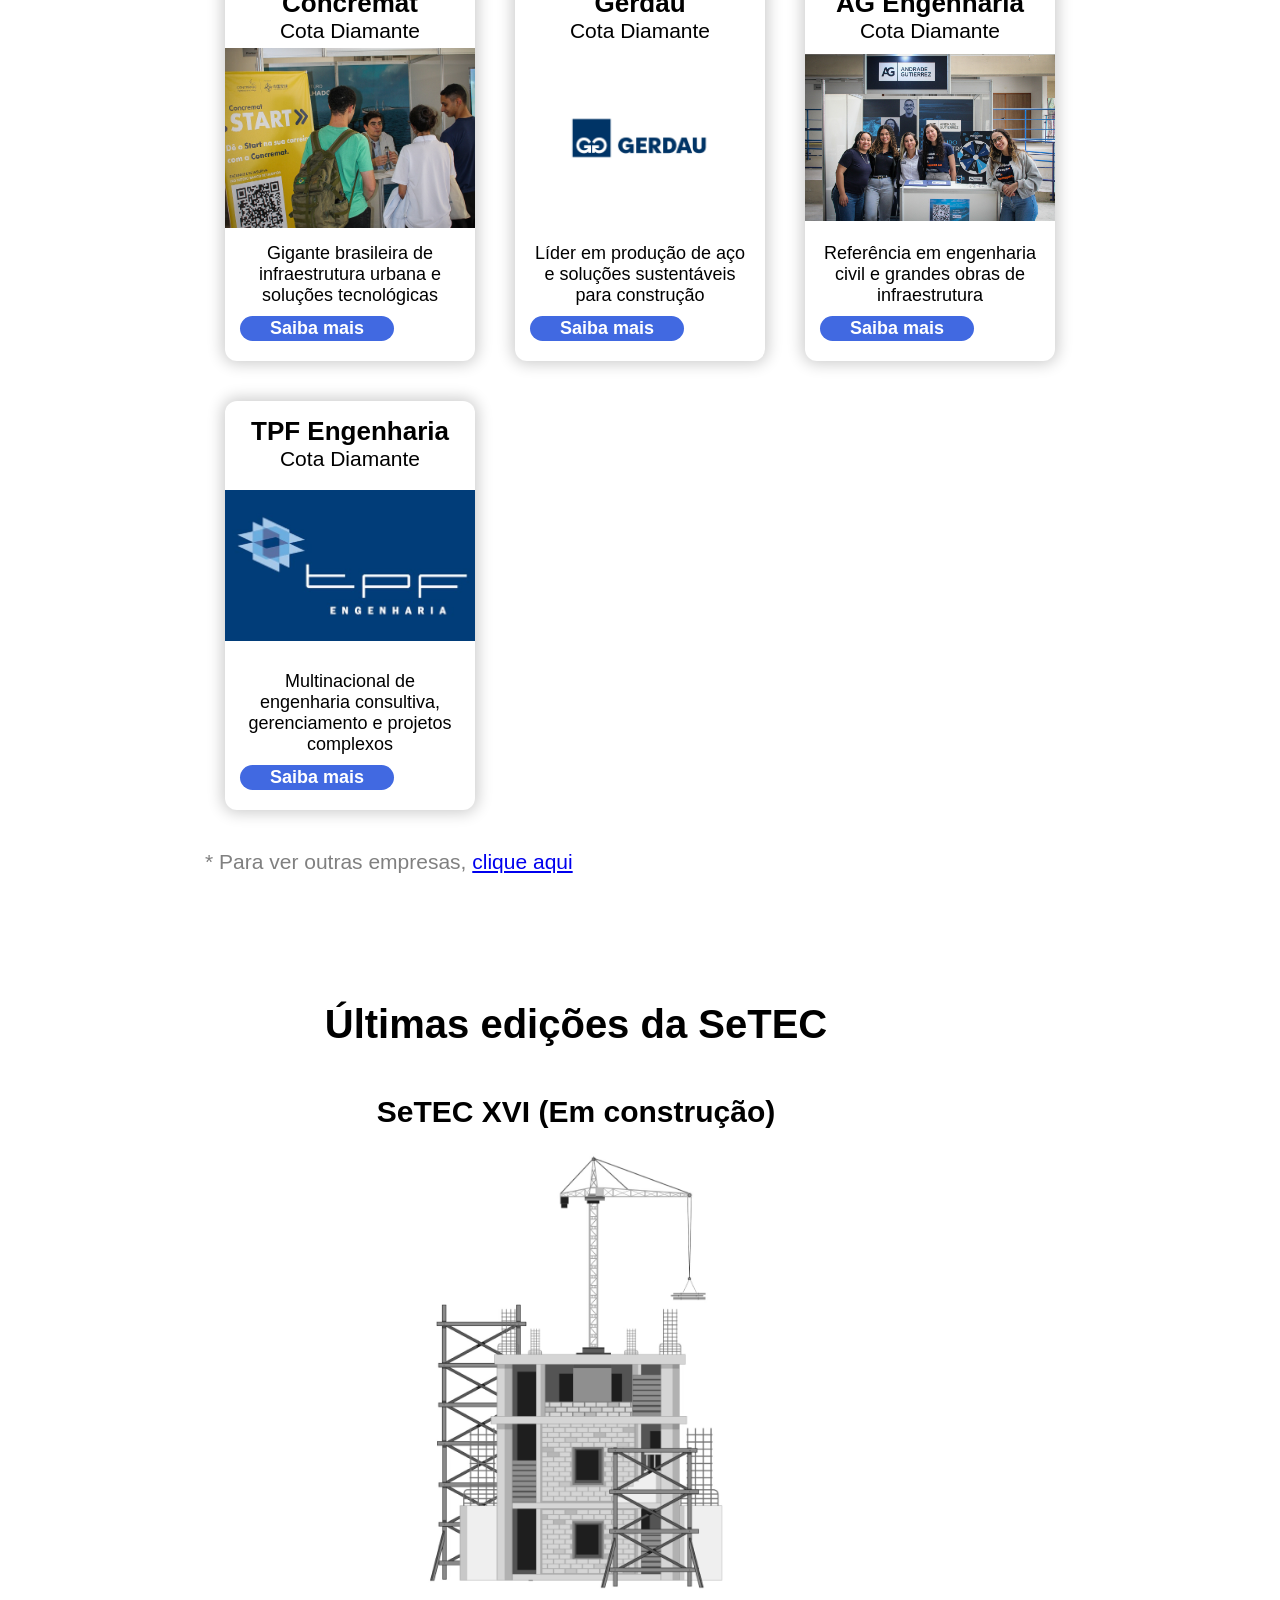
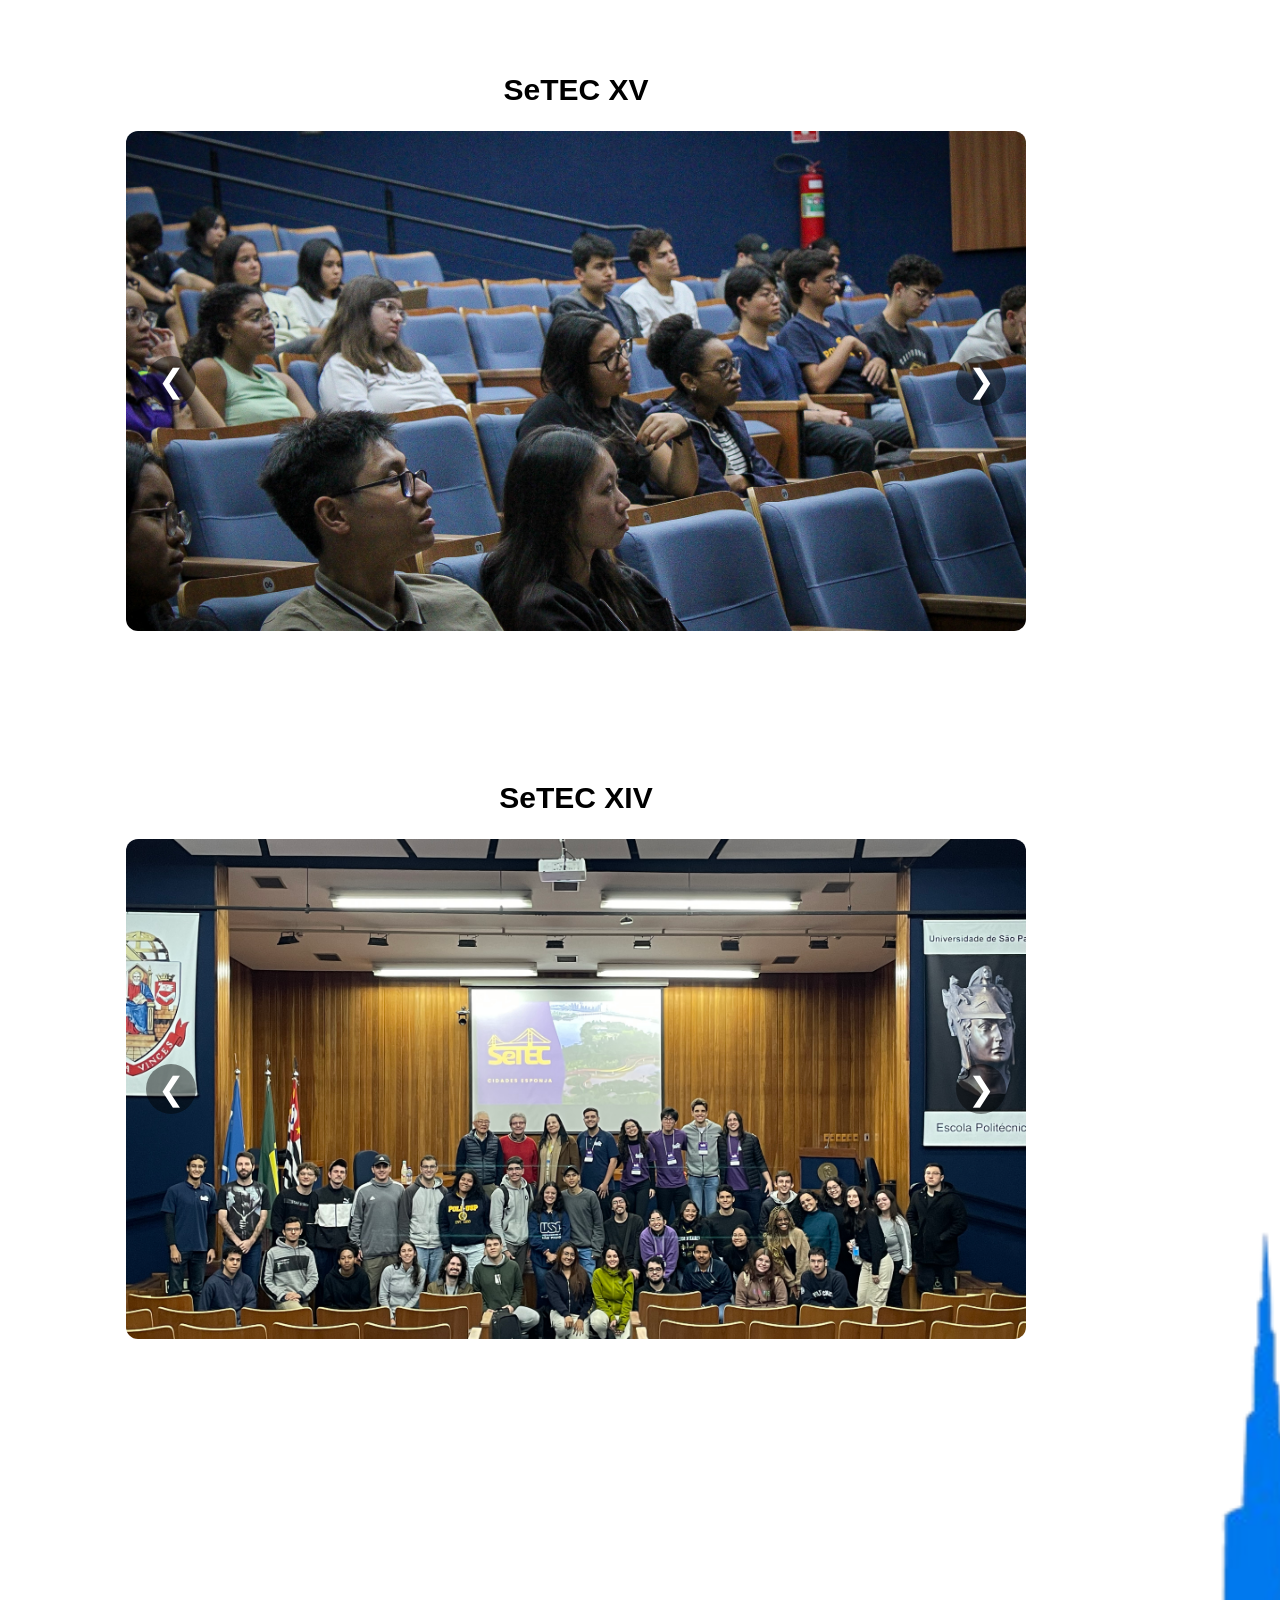
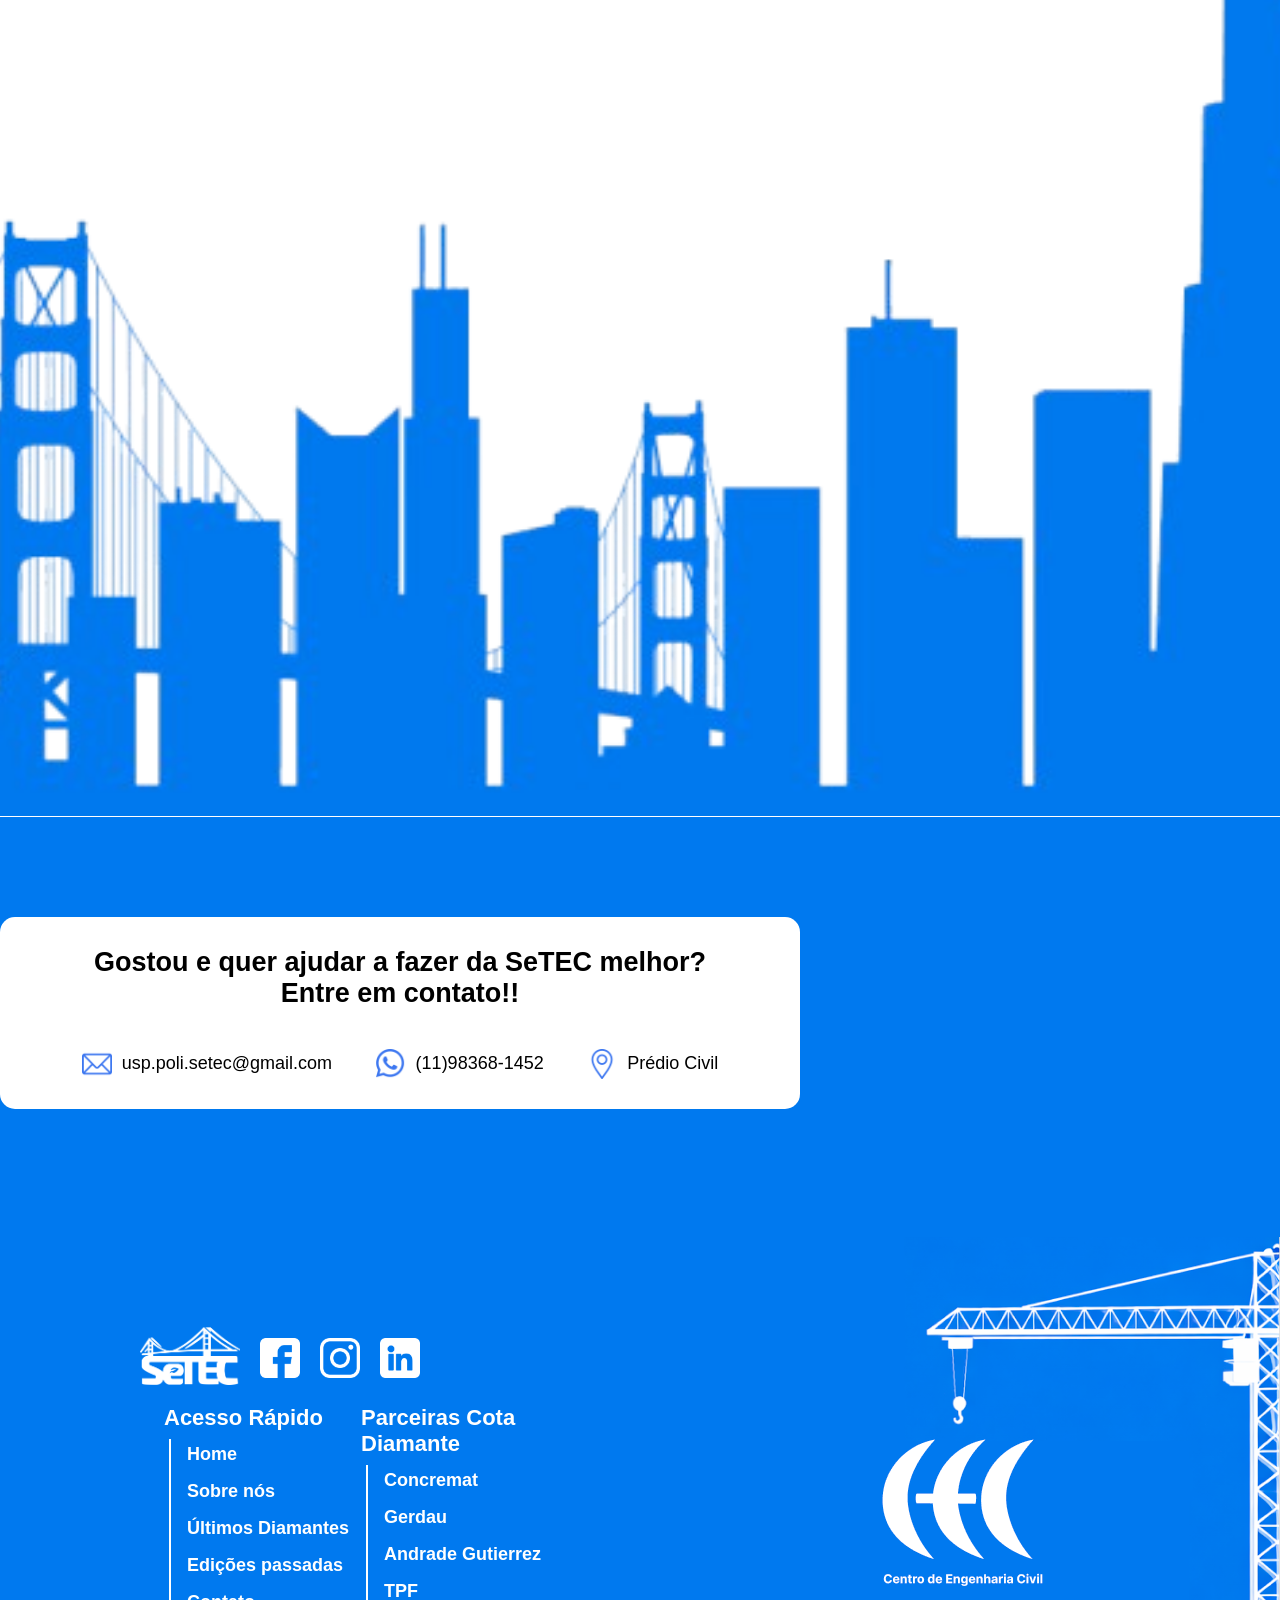
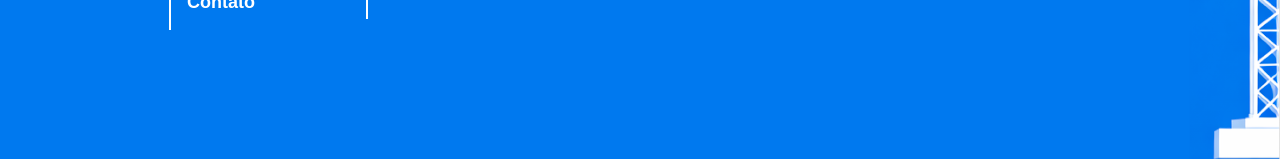
==== commit 645ba195: "Add files via upload" ====
--- a/index.html
+++ b/index.html
@@ -20,11 +20,10 @@
             <div id="listas">
                 <nav id="nav_list">
                     <ul>
-                        <li class="sobre_nos"><a href="#">Sobre nós</a></li>
-                        <li class="participantes"><a href="#">Participantes</a></li>
-                        <li class="cotas"><a href="#">Cotas</a></li>
-                        <li class="edicoes_passadas"><a href="#">Edições passadas</a></li>
-                        <li class="contato"><a href="#">Contato</a></li>
+                        <li class="sobre_nos"><a href="#carrosel_icons">Sobre nós</a></li>
+                        <li class="participantes"><a href="#ultimos_diamantes">Últimos Diamantes</a></li>
+                        <li class="edicoes_passadas"><a href="#edicoes">Edições passadas</a></li>
+                        <li class="contato"><a href="#gostou">Contato</a></li>
                     </ul>
                 </nav>
                 
@@ -46,11 +45,10 @@
                         </div>
                         <div>
                             <ul>
-                            <li><a href="#">Sobre nós</a></li>
-                            <li><a href="#">Participantes</a></li>
-                            <li><a href="#">Cotas</a></li>
-                            <li><a href="#">Edições passadas</a></li>
-                            <li><a href="#">Contato</a></li>
+                            <li><a href="#carrosel_icons">Sobre nós</a></li>
+                            <li><a href="#ultimos_diamantes">Últimos Diamantes</a></li>
+                            <li><a href="#edicoes">Edições passadas</a></li>
+                            <li><a href="#gostou">Contato</a></li>
                             </ul>
                         </div>
                     </div>
@@ -127,7 +125,7 @@
                         Somos um evento organizado pelos próprios estudantes de Engenharia 
                         Civil da USP. Ou seja: um evento feito por estudantes, para 
                         estudantes.
-                        <span class="saiba_mais_organizacao">Para saber mais, <a href="#">clique aqui</a></span>
+                        <span class="saiba_mais_organizacao">Para saber mais, <a href="#" id="ultimos_diamantes">clique aqui</a></span>
                     </p>
                 </div>
             </div>
@@ -149,7 +147,7 @@
 
                     <div class="card_base">
                         <p>Gigante brasileira de infraestrutura urbana e soluções tecnológicas</p>
-                        <button class="botao">Saiba mais</button>
+                        <button class="botao" onclick="window.location.href='https://www.concremat.com.br/'">Saiba mais</button>
                     </div>
                 </div>
 
@@ -163,7 +161,7 @@
 
                     <div class="card_base">
                         <p>Líder em produção de aço e soluções sustentáveis para construção</p>
-                        <button class="botao">Saiba mais</button>
+                        <button class="botao" onclick="window.location.href='https://www2.gerdau.com.br/'">Saiba mais</button>
                     </div>
                 </div>
 
@@ -177,13 +175,13 @@
 
                     <div class="card_base">
                         <p>Referência em engenharia civil e grandes obras de infraestrutura</p>
-                        <button class="botao">Saiba mais</button>
+                        <button class="botao" onclick="window.location.href='https://agengenharia.eng.br/'">Saiba mais</button>
                     </div>
                 </div>
 
                 <div class="card emp4">
                     <div class="card_topo">
-                        <h2>TPF</h2>
+                        <h2>TPF Engenharia</h2>
                         <p>Cota Diamante</p>
                     </div>
 
@@ -191,7 +189,7 @@
 
                     <div class="card_base">
                         <p>Multinacional de engenharia consultiva, gerenciamento e projetos complexos</p>
-                        <button class="botao">Saiba mais</button>
+                        <button class="botao" onclick="window.location.href='https://www.tpfengenharia.com.br/'">Saiba mais</button>
                     </div>
                 </div> 
                 
@@ -251,20 +249,20 @@
                     Entre em contato!!
                 </h2>
 
-                <div class="contatos">
+                <div class="contatos" id="contatos">
                     <div class="contato-item">
                         <img src="./assets/icon/mail_1.png" alt="">
-                        <span><a href="#">usp.poli.setec@gmail.com</a></span>
+                        <span><a href="https://mail.google.com/mail/?tf=cm&to=usp.poli.setec@gmail.com">usp.poli.setec@gmail.com</a></span>
                     </div>
 
                     <div class="contato-item">
                         <img src="./assets/icon/whatsapp_1.png" alt="">
-                        <span>(11)98368-1452</span>
+                        <span><a href="https://wa.me/+5511983681452?text=Ola!! Vim pelo site, gostaria de falar sobre a SeTEC">(11)98368-1452</a></span>
                     </div>
 
                     <div class="contato-item">
                         <img src="./assets/icon/pin_1.png" alt="">
-                        <span>Prédio Civil</span>
+                        <span><a href="https://www.google.com/maps/place/CEC+-+Centro+de+Engenharia+Civil/@-23.555294,-46.7320424,19z/data=!4m6!3m5!1s0x94ce5617222726e3:0x635882e778acd1f!8m2!3d-23.5553649!4d-46.7323102!16s%2Fg%2F11by_f6mzm?entry=ttu&g_ep=EgoyMDI2MDcwNi4wIKXMDSoASAFQAw%3D%3D">Prédio Civil</a></span>
                     </div>
                 </div>
             </div>
@@ -276,9 +274,9 @@
                     <a href="#" class="logo_setec"><img src="./assets/image/logo setec.png" alt="SeTEC"></a>
 
                     <div class="redes">
-                        <a href="#"><img src="./assets/icon/facebook.png"></a>
-                        <a href="#"><img src="./assets/icon/instagram.png"></a>
-                        <a href="#"><img src="./assets/icon/linkedin.png"></a>
+                        <a href="https://web.facebook.com/setecpoli/?_rdc=1&_rdr#"><img src="./assets/icon/facebook.png"></a>
+                        <a href="https://www.instagram.com/setecpoli/"><img src="./assets/icon/instagram.png"></a>
+                        <a href="https://br.linkedin.com/company/setecpoli"><img src="./assets/icon/linkedin.png"></a>
                     </div>
                 </div>
 
@@ -286,22 +284,21 @@
                     <div class="footer-coluna">
                         <h3>Acesso Rápido</h3>
                         <div class="footer-itens">
-                            <a href="#">Home</a>
-                            <a href="#">Sobre nós</a>
-                            <a href="#">Participantes</a>
-                            <a href="#">Cotas</a>
-                            <a href="#">Edições passadas</a>
-                            <a href="#">Contato</a>
+                            <a href="#name">Home</a>
+                            <a href="#carrosel_icons">Sobre nós</a>
+                            <a href="#ultimos_diamantes">Últimos Diamantes</a>
+                            <a href="#edicoes">Edições passadas</a>
+                            <a href="#gostou">Contato</a>
                         </div>
                     </div>
 
                     <div class="footer-coluna">
                         <h3>Parceiras Cota Diamante</h3>
                         <div class="footer-itens">
-                            <a href="#">Concremat</a>
-                            <a href="#">Gerdau</a>
-                            <a href="#">Andrade Gutierrez</a>
-                            <a href="#">TPF</a>
+                            <a href="https://www.concremat.com.br/">Concremat</a>
+                            <a href="https://www2.gerdau.com.br/">Gerdau</a>
+                            <a href="https://agengenharia.eng.br/">Andrade Gutierrez</a>
+                            <a href="https://www.tpfengenharia.com.br/">TPF</a>
                         </div>
                     </div>
                 </div>
--- a/styles/mainStyles.css
+++ b/styles/mainStyles.css
@@ -2,6 +2,10 @@
   margin: 0;
   padding: 0;
   box-sizing: border-box;
+}
+
+html {
+  scroll-behavior: smooth;
 }
 
 body {
@@ -34,13 +38,17 @@
     max-width: 300px;
   }
 }
+header #name a {
+  text-decoration: none;
+  color: white;
+}
 header #name .logo {
   height: 35px;
   width: 60px;
 }
 @media (width <= 425px) {
   header #name .logo {
-    margin-left: 5.8rem;
+    margin-left: 8.4rem;
   }
 }
 header #name .logo:hover {
@@ -490,10 +498,20 @@
   font-family: Arial, Helvetica, sans-serif;
   margin-top: 5rem;
 }
+@media (width <= 425px) {
+  #last_diamonds {
+    padding: 0px 20px;
+  }
+}
 #last_diamonds .titulo-diamantes {
   text-align: center;
   font-size: 36px;
   margin-bottom: 60px;
+}
+@media (width <= 425px) {
+  #last_diamonds .titulo-diamantes {
+    font-size: 26px;
+  }
 }
 #last_diamonds .cards {
   display: grid;
@@ -596,13 +614,18 @@
   font-family: Arial, Helvetica, sans-serif;
   width: 90%;
   max-width: 1200px;
-  margin: 0px 0px -26rem 0px;
+  margin: 0px 0px 40rem 0px;
   padding: 10% 0;
   background-color: transparent;
 }
 @media (width <= 768px) and (width > 425px) {
   #edicoes {
-    margin: 0px 0px -7rem 0px;
+    margin: 0px 0px 18rem 0px;
+  }
+}
+@media (width <= 425px) {
+  #edicoes {
+    margin: 0px 0px 0px 0px;
   }
 }
 #edicoes .titulo-secao {
@@ -679,22 +702,24 @@
 #gostou {
   position: absolute;
   padding: 100px 0px 3% 0px;
-  margin: 34rem 0px 0px 0px;
-  z-index: 3;
+  margin: 10rem 0px 0px 0px;
+  z-index: 2;
   background-color: #0079ef;
   left: 0;
   width: 100%;
 }
 #gostou::before {
   content: "";
+  z-index: 2;
   position: absolute;
-  z-index: 3;
   left: 0;
   top: -450px;
   width: 100%;
 }
 @media (width > 768px) {
   #gostou::before {
+    height: 80rem;
+    margin-top: -51.9rem;
     background-repeat: no-repeat;
     background-size: cover;
     background-position: bottom;
@@ -703,9 +728,8 @@
 }
 @media (width <= 768px) and (width > 425px) {
   #gostou::before {
-    top: -700px;
-    bottom: 19.3rem;
-    height: auto;
+    height: 50rem;
+    margin-top: -21.6rem;
     background-repeat: no-repeat;
     background-size: 100%;
     background-position: bottom;
@@ -714,8 +738,8 @@
 }
 @media (width <= 425px) {
   #gostou::before {
-    bottom: 24rem;
-    height: auto;
+    height: 20rem;
+    margin-top: 8.1rem;
     background-repeat: no-repeat;
     background-size: 100%;
     background-position: bottom;
@@ -782,22 +806,22 @@
   position: absolute;
   right: 0;
   left: 0;
-  margin-top: 54rem;
+  margin-top: 30rem;
   padding: 100px 0px 0px 100px;
   background-color: #0079ef;
   display: flex;
   justify-content: space-between;
-  z-index: 3;
+  z-index: 2;
 }
 @media (width <= 768px) and (width > 425px) {
   footer {
-    margin-top: 53rem;
+    margin-top: 29rem;
     padding: 0px;
   }
 }
 @media (width <= 425px) {
   footer {
-    margin-top: 58rem;
+    margin-top: 34rem;
     padding: 0px 0px 20px 0px;
     flex-direction: column;
   }
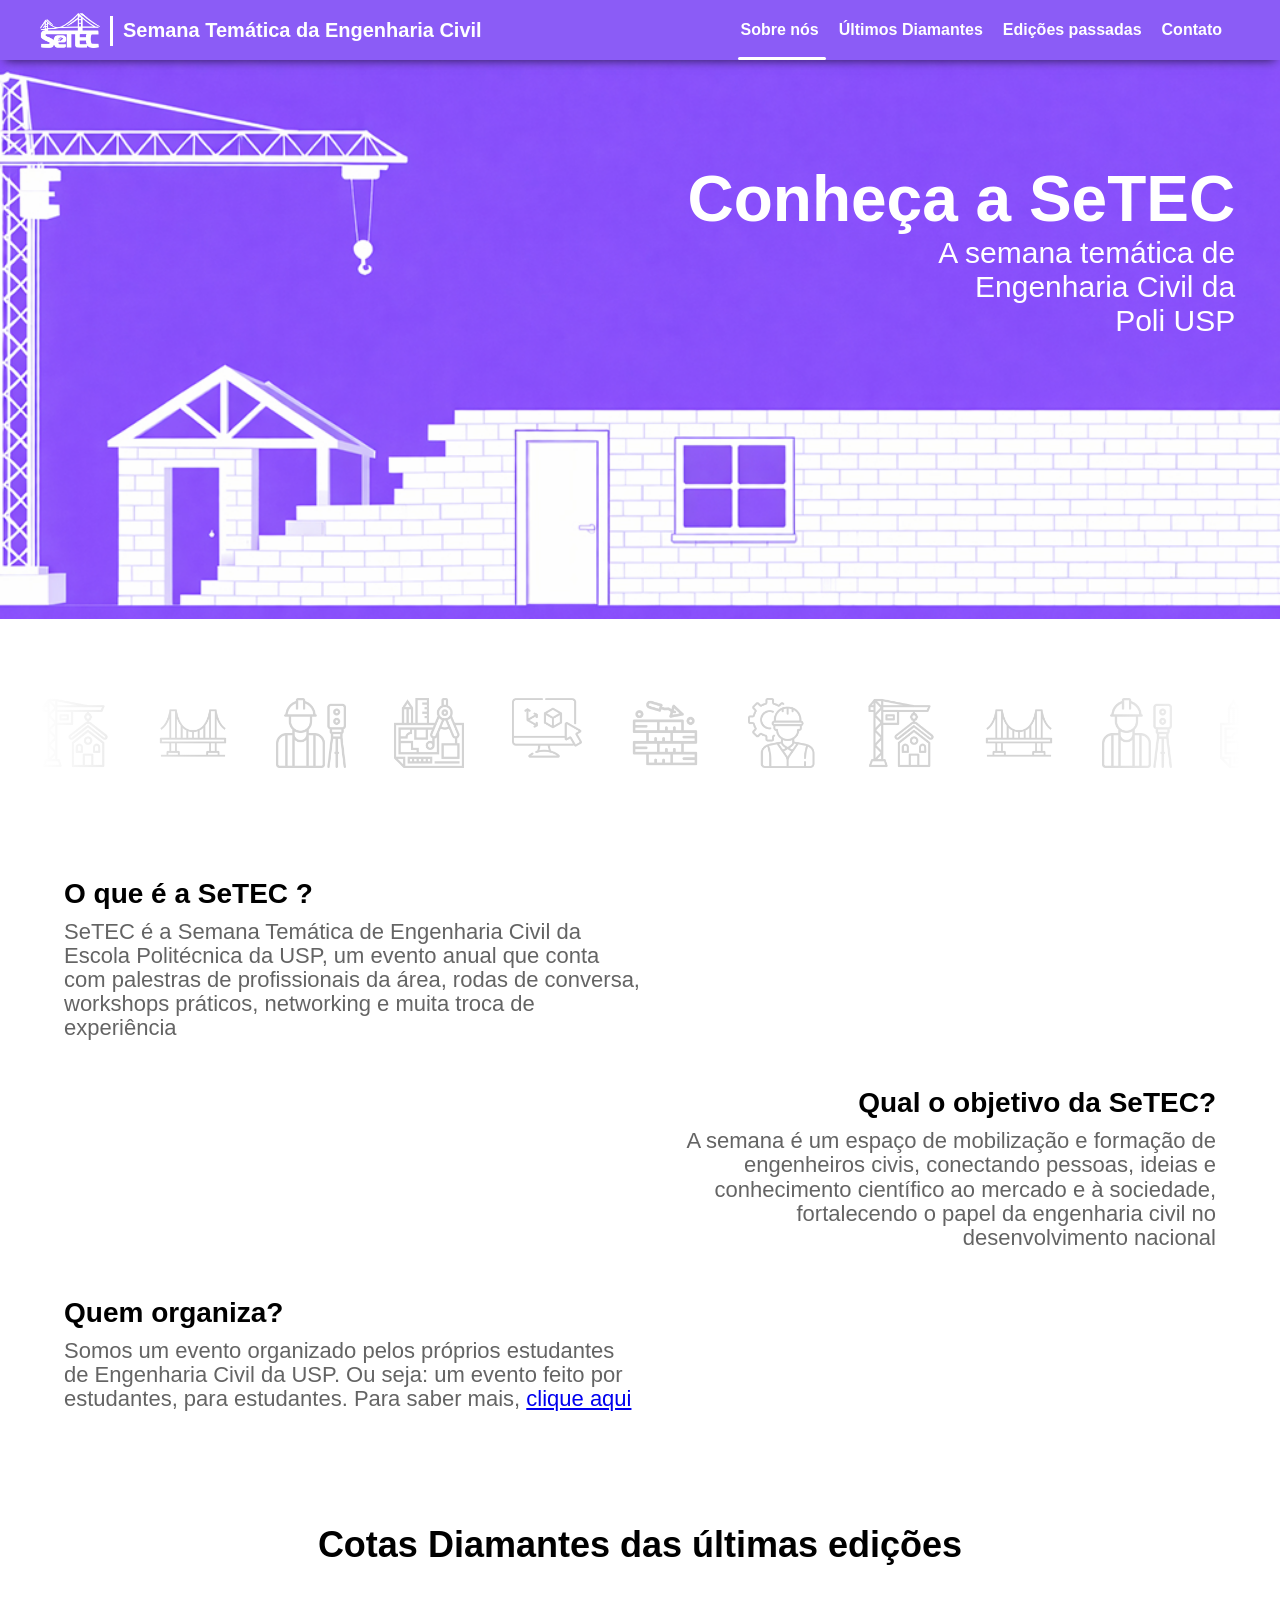
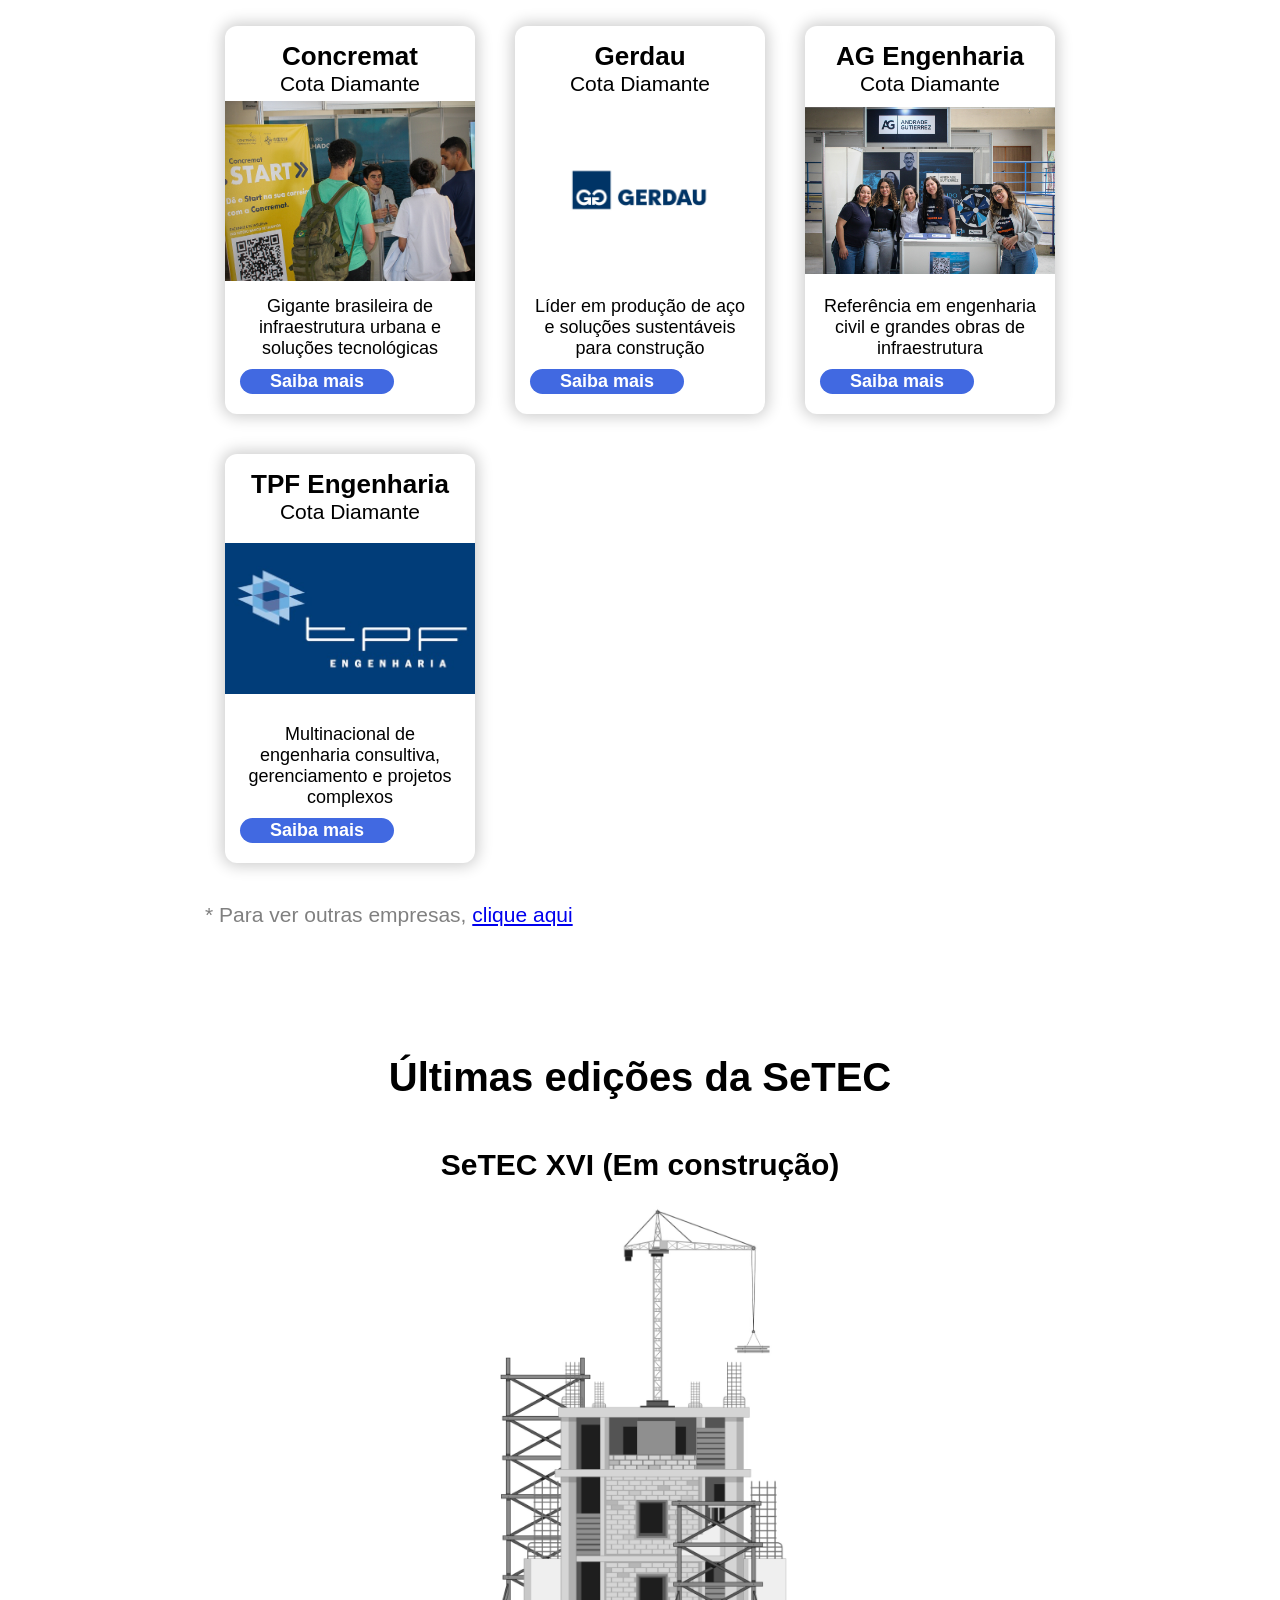
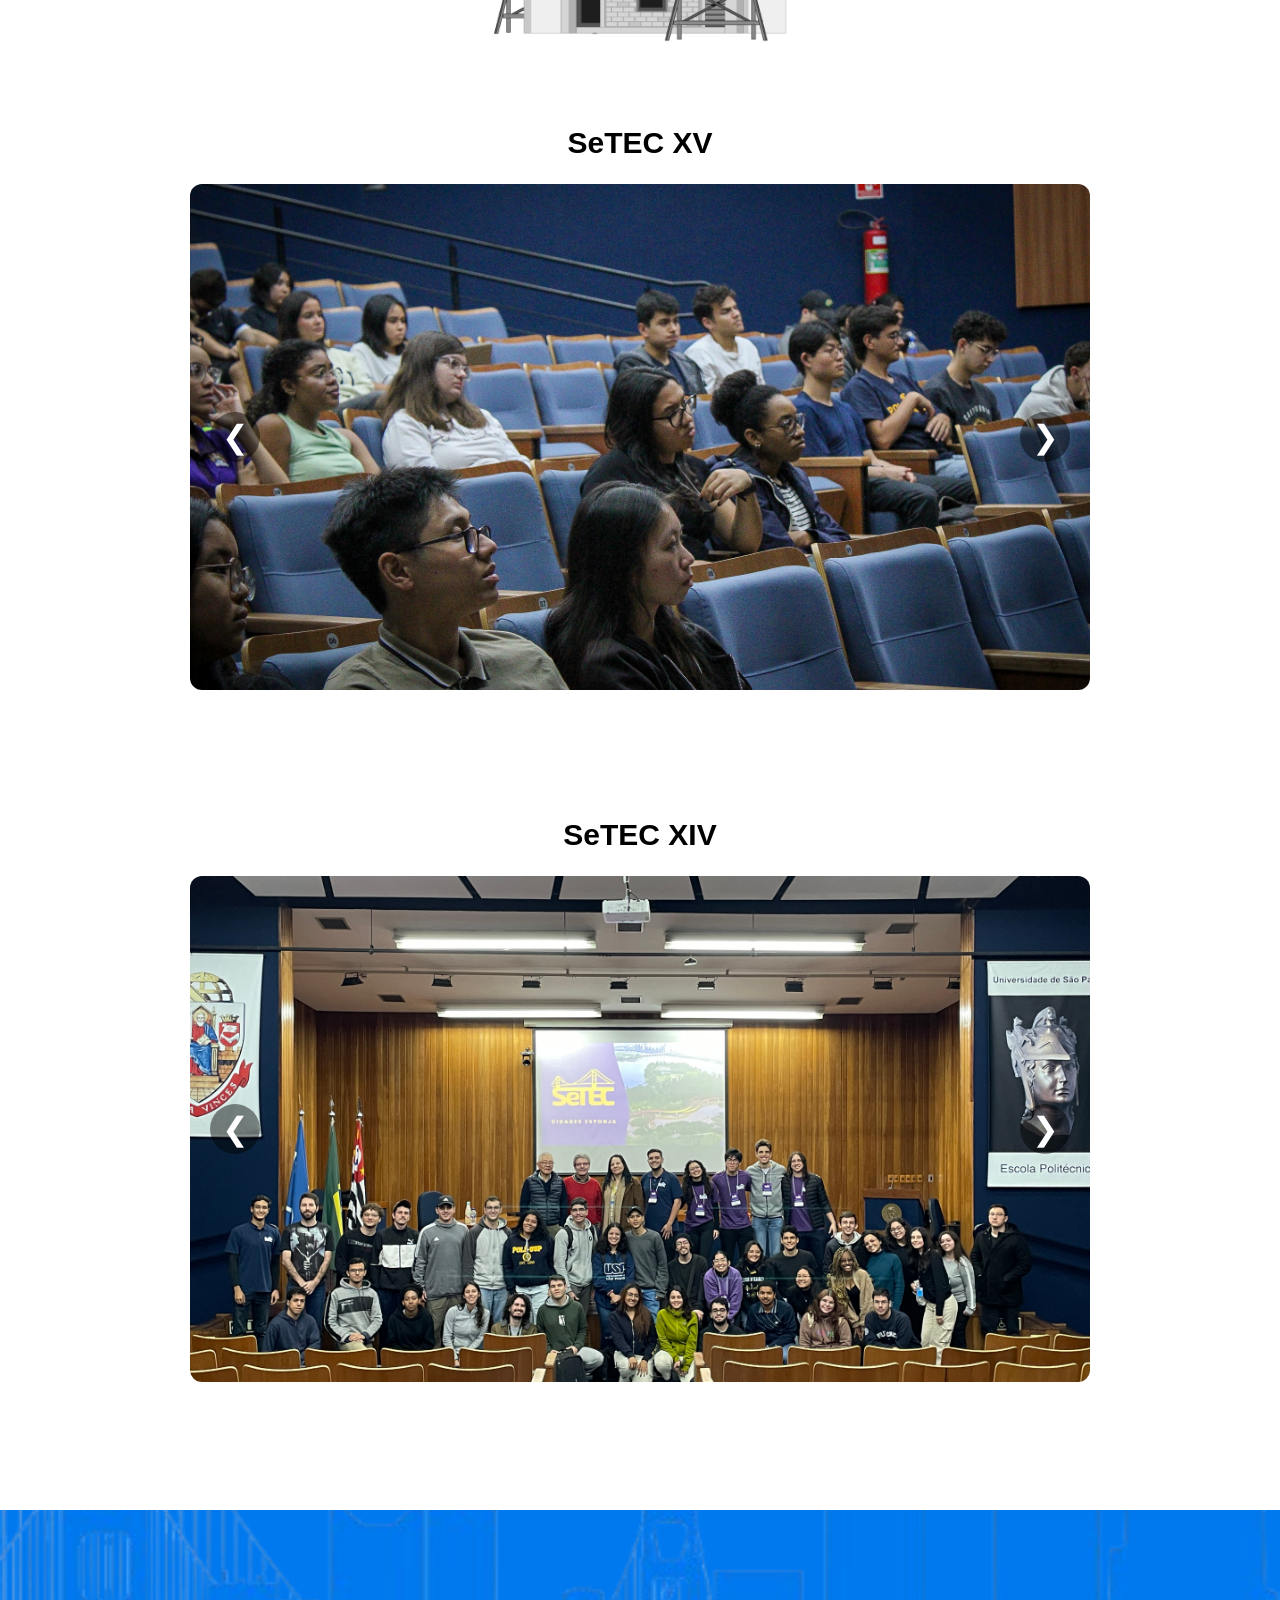
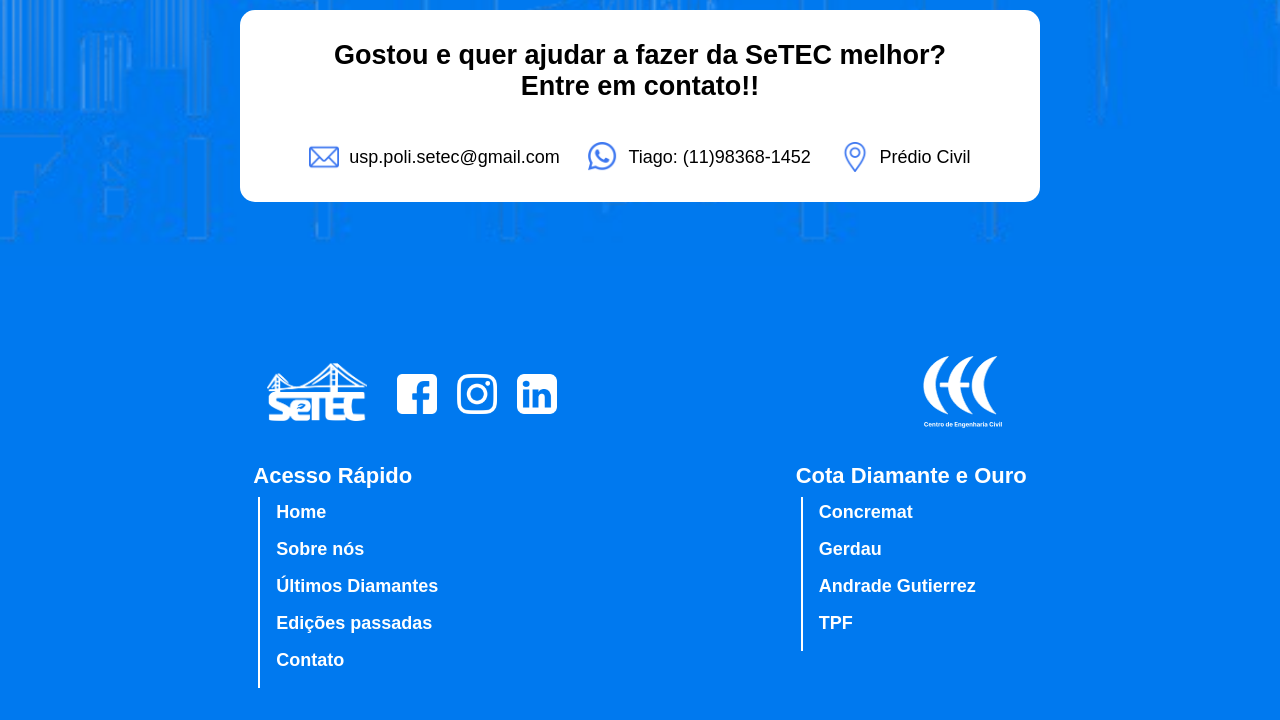
==== commit 1ac147bb: "Add files via upload Melhor modificação!" ====
--- a/index.html
+++ b/index.html
@@ -1,6 +1,6 @@
 <!DOCTYPE html>
 
-<html lang="en">
+<html lang="pt-BR">
     <head>
         <meta charset="UTF-8">
         <meta name="viewport" content="width=device-width, initial-scale=1.0">
@@ -12,7 +12,7 @@
     <body>
         <header>
             <div id="name">
-                <img src="./assets/image/logo setec.png" alt="logo_setec" class="logo">
+                <img src="./assets/image/logo_setec.png" alt="logo_setec" class="logo">
                 <i class="divisoria_logo"></i>
                 <label class="name">Semana Temática da Engenharia Civil</label>
             </div>
@@ -33,7 +33,7 @@
             </div>
 
             <div id="menu_mobile">
-                <input class="checkbox-toggle" type="checkbox" />
+                <input class="checkbox-toggle" type="checkbox" aria-label="Abrir menu de navegação" />
                 <div class="hamburger">
                     <div></div>
                 </div>
@@ -46,7 +46,7 @@
                         <div>
                             <ul>
                             <li><a href="#carrosel_icons">Sobre nós</a></li>
-                            <li><a href="#ultimos_diamantes">Últimos Diamantes</a></li>
+                            <li><a href="#last_diamonds">Últimos Diamantes</a></li>
                             <li><a href="#edicoes">Edições passadas</a></li>
                             <li><a href="#gostou">Contato</a></li>
                             </ul>
@@ -77,22 +77,22 @@
                 <div class="trilha">
 
                     <!-- Primeira sequência -->
-                    <img src="./assets/icon/construction.png" alt="icon1-carrossel">
-                    <img src="./assets/icon/golden-gate-bridge.png" alt="icon2-carrossel">
-                    <img src="./assets/icon/mapping.png" alt="icon3-carrossel">
-                    <img src="./assets/icon/model.png" alt="icon4-carrossel">
-                    <img src="./assets/icon/sofware.png" alt="icon5-carrossel">
-                    <img src="./assets/icon/wall.png" alt="icon6-carrossel">
-                    <img src="./assets/icon/worker.png" alt="icon7-carrossel">
+                    <img src="./assets/icon/construction.svg" alt="icon1-carrossel">
+                    <img src="./assets/icon/golden-gate-bridge.svg" alt="icon2-carrossel">
+                    <img src="./assets/icon/mapping.svg" alt="icon3-carrossel">
+                    <img src="./assets/icon/model.svg" alt="icon4-carrossel">
+                    <img src="./assets/icon/sofware.svg" alt="icon5-carrossel">
+                    <img src="./assets/icon/wall.svg" alt="icon6-carrossel">
+                    <img src="./assets/icon/worker.svg" alt="icon7-carrossel">
 
                     <!-- Duplicata -->
-                    <img src="./assets/icon/construction.png" alt="icon1-carrossel">
-                    <img src="./assets/icon/golden-gate-bridge.png" alt="icon2-carrossel">
-                    <img src="./assets/icon/mapping.png" alt="icon3-carrossel">
-                    <img src="./assets/icon/model.png" alt="icon4-carrossel">
-                    <img src="./assets/icon/sofware.png" alt="icon5-carrossel">
-                    <img src="./assets/icon/wall.png" alt="icon6-carrossel">
-                    <img src="./assets/icon/worker.png" alt="icon7-carrossel">
+                    <img src="./assets/icon/construction.svg" alt="icon1-carrossel">
+                    <img src="./assets/icon/golden-gate-bridge.svg" alt="icon2-carrossel">
+                    <img src="./assets/icon/mapping.svg" alt="icon3-carrossel">
+                    <img src="./assets/icon/model.svg" alt="icon4-carrossel">
+                    <img src="./assets/icon/sofware.svg" alt="icon5-carrossel">
+                    <img src="./assets/icon/wall.svg" alt="icon6-carrossel">
+                    <img src="./assets/icon/worker.svg" alt="icon7-carrossel">
                 </div>
             </div>
         </section>
@@ -101,7 +101,7 @@
             <div id="textos">
                 <div class="bloco">
                     <label class="subtitulo">
-                        O que somos?
+                        O que é a SeTEC ?
                     </label>
                     <p class="texto">
                         SeTEC é a Semana Temática de Engenharia Civil da Escola Politécnica da USP, um evento anual que conta com palestras de profissionais da área, rodas de conversa, workshops práticos, networking e muita troca de experiência
@@ -125,14 +125,14 @@
                         Somos um evento organizado pelos próprios estudantes de Engenharia 
                         Civil da USP. Ou seja: um evento feito por estudantes, para 
                         estudantes.
-                        <span class="saiba_mais_organizacao">Para saber mais, <a href="#" id="ultimos_diamantes">clique aqui</a></span>
+                        <span class="saiba_mais_organizacao">Para saber mais, <a href="#last_diamonds">clique aqui</a></span>
                     </p>
                 </div>
             </div>
         </section>
 
-        <section id="last_diamonds">
-            <h1 class="titulo-diamantes">
+        <section id="last_diamonds" aria-labelledby="titulo-diamantes">
+            <h1 class="titulo-diamantes" id="titulo-diamantes">
                 Cotas Diamantes das últimas edições
             </h1>
 
@@ -210,7 +210,7 @@
             <div class="edicao">
                 <h2>SeTEC XV</h2>
                 <div class="carousel">
-                    <button class="seta esquerda">&#10094;</button>
+                    <button class="seta esquerda" type="button" aria-label="Foto anterior da SeTEC XV">&#10094;</button>
 
                     <div class="carousel-track-container">
                         <div class="carousel-track">
@@ -219,7 +219,7 @@
                         </div>
                     </div>
 
-                    <button class="seta direita">&#10095;</button>
+                    <button class="seta direita" type="button" aria-label="Próxima foto da SeTEC XV">&#10095;</button>
                 </div>
             </div>
 
@@ -227,7 +227,7 @@
             <div class="edicao">
                 <h2>SeTEC XIV</h2>
                 <div class="carousel">
-                    <button class="seta esquerda">&#10094;</button>
+                    <button class="seta esquerda" type="button" aria-label="Foto anterior da SeTEC XIV">&#10094;</button>
 
                     <div class="carousel-track-container">
                         <div class="carousel-track">
@@ -236,7 +236,7 @@
                         </div>
                     </div>
 
-                    <button class="seta direita">&#10095;</button>
+                    <button class="seta direita" type="button" aria-label="Próxima foto da SeTEC XIV">&#10095;</button>
                 </div>
             </div>
         </section>
@@ -257,7 +257,7 @@
 
                     <div class="contato-item">
                         <img src="./assets/icon/whatsapp_1.png" alt="">
-                        <span><a href="https://wa.me/+5511983681452?text=Ola!! Vim pelo site, gostaria de falar sobre a SeTEC">(11)98368-1452</a></span>
+                        <span><a href="https://wa.me/+5511983681452?text=Ola Tiago!! Vim pelo site, gostaria de falar sobre a SeTEC">Tiago: (11)98368-1452</a></span>
                     </div>
 
                     <div class="contato-item">
@@ -271,13 +271,20 @@
         <footer>
             <div class="parte_esquerda">
                 <div class="footer-coluna-logo">
-                    <a href="#" class="logo_setec"><img src="./assets/image/logo setec.png" alt="SeTEC"></a>
-
-                    <div class="redes">
-                        <a href="https://web.facebook.com/setecpoli/?_rdc=1&_rdr#"><img src="./assets/icon/facebook.png"></a>
-                        <a href="https://www.instagram.com/setecpoli/"><img src="./assets/icon/instagram.png"></a>
-                        <a href="https://br.linkedin.com/company/setecpoli"><img src="./assets/icon/linkedin.png"></a>
-                    </div>
+                    <div>
+                        <div>
+                            <a href="#" class="logo_setec"><img src="./assets/image/logo_setec.png" alt="SeTEC"></a>
+                            <a href="#" class="logo_cec_mobile"><img src="./assets/image/Logo_CEC.svg" alt="CEC"></a>
+                        </div>
+
+                        <div class="redes">
+                            <a href="https://web.facebook.com/setecpoli/?_rdc=1&_rdr#"><img src="./assets/icon/facebook.svg"></a>
+                            <a href="https://www.instagram.com/setecpoli/"><img src="./assets/icon/instagram.svg"></a>
+                            <a href="https://br.linkedin.com/company/setecpoli"><img src="./assets/icon/linkedin.svg"></a>
+                        </div>
+                    </div>
+                
+                    <a href="#" class="logo_cec"><img src="./assets/image/Logo_CEC.svg" alt="CEC"></a>
                 </div>
 
                 <div class="footer-conteudo">
@@ -286,14 +293,14 @@
                         <div class="footer-itens">
                             <a href="#name">Home</a>
                             <a href="#carrosel_icons">Sobre nós</a>
-                            <a href="#ultimos_diamantes">Últimos Diamantes</a>
+                            <a href="#last_diamonds">Últimos Diamantes</a>
                             <a href="#edicoes">Edições passadas</a>
                             <a href="#gostou">Contato</a>
                         </div>
                     </div>
 
                     <div class="footer-coluna">
-                        <h3>Parceiras Cota Diamante</h3>
+                        <h3>Cota Diamante e Ouro</h3>
                         <div class="footer-itens">
                             <a href="https://www.concremat.com.br/">Concremat</a>
                             <a href="https://www2.gerdau.com.br/">Gerdau</a>
@@ -303,10 +310,6 @@
                     </div>
                 </div>
             </div>
-
-            <div class="parte_direita">
-                <img src="./assets/image/cec.png" class="comp" alt="logo_cec">
-            </div>
         </footer>
     </body>
 </html>
--- a/styles/mainStyles.css
+++ b/styles/mainStyles.css
@@ -2,15 +2,16 @@
   margin: 0;
   padding: 0;
   box-sizing: border-box;
+  -webkit-user-drag: none;
 }
 
 html {
   scroll-behavior: smooth;
+  scroll-padding-top: 72px;
 }
 
 body {
   font-family: Arial, sans-serif;
-  overflow-x: hidden;
 }
 
 header {
@@ -28,6 +29,11 @@
   box-shadow: 0px 5px 10px -5px rgba(0, 0, 0, 0.75);
   z-index: 3;
 }
+@media (width <= 425px) {
+  header {
+    justify-content: center;
+  }
+}
 header #name {
   display: flex;
   align-items: center;
@@ -45,11 +51,6 @@
 header #name .logo {
   height: 35px;
   width: 60px;
-}
-@media (width <= 425px) {
-  header #name .logo {
-    margin-left: 8.4rem;
-  }
 }
 header #name .logo:hover {
   cursor: pointer;
@@ -131,7 +132,7 @@
 header #menu_mobile {
   display: none;
 }
-@media (width <= 768px) {
+@media (max-width: 914px) {
   header #menu_mobile {
     display: block;
   }
@@ -302,6 +303,12 @@
 
 #imagem_inicial {
   margin-top: 60px;
+  position: relative;
+}
+#imagem_inicial .img_note, #imagem_inicial .img_tablet, #imagem_inicial .img_mobile {
+  display: block;
+  width: 100%;
+  height: auto;
 }
 @media (max-width: 914px) {
   #imagem_inicial .img_note {
@@ -326,14 +333,8 @@
 }
 #imagem_inicial .main_information {
   position: absolute;
-  top: 8rem;
-  right: 3.5rem;
-}
-@media (max-width: 1000px) {
-  #imagem_inicial .main_information {
-    right: 2rem;
-    top: 7rem;
-  }
+  top: clamp(2rem, 8vw, 8rem);
+  right: clamp(1rem, 3.5vw, 3.5rem);
 }
 @media (max-width: 684px) {
   #imagem_inicial .main_information {
@@ -341,30 +342,14 @@
   }
 }
 #imagem_inicial .main_information h1 {
-  font-size: 70px;
+  font-size: clamp(2.5rem, 5vw, 70px);
   color: white;
-}
-@media (max-width: 1010px) {
-  #imagem_inicial .main_information h1 {
-    font-size: calc(70px - 25%);
-  }
-}
-@media (max-width: 914px) {
-  #imagem_inicial .main_information h1 {
-    font-size: calc(70px - 175%);
-  }
 }
 #imagem_inicial .main_information p {
   color: white;
   text-align: right;
-  font-size: 30px;
-  margin-right: 15px;
-}
-@media (max-width: 914px) {
-  #imagem_inicial .main_information p {
-    font-size: calc(30px - 40%);
-    margin-right: 5px;
-  }
+  font-size: clamp(1rem, 2.5vw, 30px);
+  margin-right: 0;
 }
 #imagem_inicial .main_information_tm {
   display: none;
@@ -382,13 +367,20 @@
     color: white;
     font-size: 20px;
   }
+  #imagem_inicial .main_information_tm h1 {
+    font-size: clamp(2rem, 10vw, 3rem);
+  }
+  #imagem_inicial .main_information_tm p {
+    font-size: clamp(1rem, 5vw, 1.5rem);
+    line-height: 1.2;
+  }
 }
 
 .faixa-icones {
   width: 100%;
   max-width: 1200px;
   margin: 4rem auto;
-  padding: 15px auto;
+  padding: 15px 0;
   overflow: hidden;
   position: relative;
 }
@@ -420,13 +412,14 @@
   width: auto;
   -o-object-fit: contain;
      object-fit: contain;
+  filter: brightness(90%);
 }
 
 #texto_apresentacao #textos {
-  height: 570px;
   display: flex;
   flex-direction: column;
-  justify-content: space-between;
+  gap: 3rem;
+  padding: 2rem 0;
 }
 #texto_apresentacao #textos .bloco {
   padding: 0px 5%;
@@ -444,22 +437,18 @@
   text-align: right;
 }
 #texto_apresentacao #textos .bloco .subtitulo {
-  font-size: 28px;
+  font-size: clamp(1.25rem, 2.5vw, 28px);
   font-weight: bolder;
   font-family: Arial, Helvetica, sans-serif;
 }
 #texto_apresentacao #textos .bloco .texto {
   color: rgb(100, 100, 100);
-  font-size: 22px;
+  font-size: clamp(1rem, 2vw, 22px);
   margin-top: 10px;
   font-family: Arial, Helvetica, sans-serif;
 }
 @media (width <= 914px) and (width > 425px) {
   #texto_apresentacao #textos {
-    height: 620px;
-    display: flex;
-    justify-content: space-between;
-    flex-direction: column;
     align-items: center;
   }
   #texto_apresentacao #textos .bloco {
@@ -472,10 +461,6 @@
 }
 @media (width <= 425px) {
   #texto_apresentacao #textos {
-    height: 600px;
-    display: flex;
-    justify-content: space-between;
-    flex-direction: column;
     align-items: center;
   }
   #texto_apresentacao #textos .bloco {
@@ -484,12 +469,6 @@
   #texto_apresentacao #textos .bloco:nth-child(even) {
     margin: 0;
     text-align: center;
-  }
-  #texto_apresentacao #textos .bloco .subtitulo {
-    font-size: calc(28px - 30%);
-  }
-  #texto_apresentacao #textos .bloco .texto {
-    font-size: calc(22px - 30%);
   }
 }
 
@@ -609,28 +588,16 @@
 #edicoes {
   display: flex;
   flex-direction: column;
-  justify-self: center;
-  align-self: center;
   font-family: Arial, Helvetica, sans-serif;
   width: 90%;
   max-width: 1200px;
-  margin: 0px 0px 40rem 0px;
-  padding: 10% 0;
+  margin: 0 auto;
+  padding: clamp(4rem, 10vw, 8rem) 0;
   background-color: transparent;
-}
-@media (width <= 768px) and (width > 425px) {
-  #edicoes {
-    margin: 0px 0px 18rem 0px;
-  }
-}
-@media (width <= 425px) {
-  #edicoes {
-    margin: 0px 0px 0px 0px;
-  }
 }
 #edicoes .titulo-secao {
   text-align: center;
-  font-size: 40px;
+  font-size: clamp(2rem, 4vw, 2.5rem);
   margin-bottom: 3rem;
 }
 #edicoes .evento-atual {
@@ -647,12 +614,15 @@
   max-width: 100%;
 }
 #edicoes .edicao {
-  margin-bottom: 150px;
+  margin-bottom: clamp(4rem, 10vw, 9.375rem);
 }
 #edicoes .edicao h2 {
   text-align: center;
   margin-bottom: 1.5rem;
   font-size: 30px;
+}
+#edicoes .edicao:last-child {
+  margin-bottom: 0;
 }
 #edicoes .carousel {
   position: relative;
@@ -662,7 +632,7 @@
 }
 #edicoes .carousel .carousel-track-container {
   width: 100%;
-  height: 500px;
+  aspect-ratio: 16/9;
   background: #ddd;
   overflow: hidden;
   border-radius: 12px;
@@ -700,59 +670,47 @@
 }
 
 #gostou {
-  position: absolute;
-  padding: 100px 0px 3% 0px;
-  margin: 10rem 0px 0px 0px;
-  z-index: 2;
+  position: relative;
+  isolation: isolate;
+  padding: clamp(4rem, 8vw, 6.25rem) clamp(1.25rem, 4vw, 2.5rem) clamp(2.5rem, 5vw, 4rem);
   background-color: #0079ef;
-  left: 0;
   width: 100%;
+  overflow: hidden;
 }
 #gostou::before {
   content: "";
-  z-index: 2;
   position: absolute;
-  left: 0;
-  top: -450px;
-  width: 100%;
+  inset: 0;
+  z-index: 0;
+  pointer-events: none;
+  background-repeat: no-repeat;
+  background-size: 100% auto;
+  background-position: center bottom;
 }
 @media (width > 768px) {
   #gostou::before {
-    height: 80rem;
-    margin-top: -51.9rem;
-    background-repeat: no-repeat;
-    background-size: cover;
-    background-position: bottom;
     background-image: url("../assets/image/fundofinal.png");
   }
 }
 @media (width <= 768px) and (width > 425px) {
   #gostou::before {
-    height: 50rem;
-    margin-top: -21.6rem;
-    background-repeat: no-repeat;
-    background-size: 100%;
-    background-position: bottom;
     background-image: url("../assets/image/fundofinal_tablet.png");
   }
 }
 @media (width <= 425px) {
   #gostou::before {
-    height: 20rem;
-    margin-top: 8.1rem;
-    background-repeat: no-repeat;
-    background-size: 100%;
-    background-position: bottom;
-    background-image: url("../assets/image/fundofinal_mobile.png");
+    display: none;
   }
 }
 #gostou .contato-card {
+  position: relative;
+  z-index: 1;
   display: flex;
   flex-direction: column;
   justify-content: space-between;
-  justify-self: center;
+  width: min(100%, 800px);
+  margin: 0 auto;
   text-align: center;
-  max-width: 800px;
   background: white;
   border-radius: 15px;
   font-size: 18px;
@@ -762,7 +720,7 @@
 @media (width <= 425px) {
   #gostou .contato-card {
     padding: 30px 20px 20px 20px;
-    width: 260px;
+    max-width: 320px;
   }
 }
 #gostou .contato-card h2 {
@@ -777,6 +735,7 @@
   display: flex;
   flex-wrap: wrap;
   justify-content: space-around;
+  gap: 10px;
 }
 #gostou .contato-card .contatos .contato-item {
   display: flex;
@@ -803,60 +762,64 @@
 }
 
 footer {
-  position: absolute;
-  right: 0;
-  left: 0;
-  margin-top: 30rem;
-  padding: 100px 0px 0px 100px;
+  position: relative;
+  padding: clamp(3rem, 7vw, 6.25rem) clamp(1.25rem, 7vw, 6.25rem) 2rem;
   background-color: #0079ef;
   display: flex;
   justify-content: space-between;
-  z-index: 2;
-}
-@media (width <= 768px) and (width > 425px) {
-  footer {
-    margin-top: 29rem;
-    padding: 0px;
-  }
-}
-@media (width <= 425px) {
-  footer {
-    margin-top: 34rem;
-    padding: 0px 0px 20px 0px;
-    flex-direction: column;
-  }
 }
 footer .parte_esquerda {
-  width: 50%;
+  width: 100%;
   display: flex;
   flex-direction: column;
-  padding: 90px 0px 0px 40px;
-}
-@media (width <= 425px) {
-  footer .parte_esquerda {
-    padding: 70px 0px 0px 10px;
-  }
+  padding: 0;
+  gap: 30px;
 }
 footer .parte_esquerda .footer-coluna-logo {
+  display: flex;
+  justify-content: space-around;
+}
+footer .parte_esquerda .footer-coluna-logo div {
   display: flex;
   flex-direction: row;
   align-items: center;
-  gap: 20px;
-}
-@media (width <= 425px) {
-  footer .parte_esquerda .footer-coluna-logo {
-    margin-left: 9rem;
-    margin-bottom: 1rem;
+  gap: 30px;
+}
+@media (width <= 425px) {
+  footer .parte_esquerda .footer-coluna-logo div {
+    flex-direction: column;
+  }
+}
+@media (width <= 530px) {
+  footer .parte_esquerda .footer-coluna-logo div div {
     flex-direction: column;
   }
 }
 footer .parte_esquerda .footer-coluna-logo a img {
   width: 100px;
 }
+@media (width <= 530px) {
+  footer .parte_esquerda .footer-coluna-logo .logo_cec {
+    display: none;
+  }
+}
+footer .parte_esquerda .footer-coluna-logo .logo_cec_mobile {
+  display: none;
+}
+@media (width <= 530px) {
+  footer .parte_esquerda .footer-coluna-logo .logo_cec_mobile {
+    display: block;
+  }
+}
 footer .parte_esquerda .footer-coluna-logo .redes {
   display: flex;
   -moz-column-gap: 20px;
        column-gap: 20px;
+}
+@media (width <= 425px) {
+  footer .parte_esquerda .footer-coluna-logo .redes {
+    flex-direction: row;
+  }
 }
 footer .parte_esquerda .footer-coluna-logo .redes a:hover {
   transform: scale(1.2);
@@ -869,15 +832,18 @@
 footer .parte_esquerda .footer-conteudo {
   font-family: Arial, Helvetica, sans-serif;
   display: flex;
-  justify-content: space-between;
+  justify-content: space-around;
   align-items: flex-start;
-  margin: 1rem 0px 0px 1.5rem;
-  width: 80%;
-  gap: 12px;
-}
-@media (width <= 425px) {
+  width: 100%;
+  gap: 30px;
+}
+@media (width <= 530px) {
   footer .parte_esquerda .footer-conteudo {
+    display: flex;
     flex-direction: column;
+    width: -moz-max-content;
+    width: max-content;
+    align-self: center;
   }
 }
 footer .parte_esquerda .footer-conteudo .footer-coluna h3 {
@@ -905,28 +871,10 @@
   cursor: pointer;
   text-decoration: underline;
 }
-footer .parte_direita {
-  width: 50%;
-  display: flex;
-  justify-content: end;
-}
-@media (width <= 768px) and (width > 425px) {
-  footer .parte_direita img {
-    scale: 0.8;
-    position: absolute;
-    right: -2.6rem;
-    bottom: -3.4rem;
-  }
-}
-@media (width <= 425px) {
-  footer .parte_direita .comp {
-    display: none;
-  }
-}
 
 @keyframes deslizar-direita {
   0% {
-    transform: translateX(calc(-25% - 3rem / 2));
+    transform: translateX(calc(-15% - (3rem)));
   }
   100% {
     transform: translateX(0);
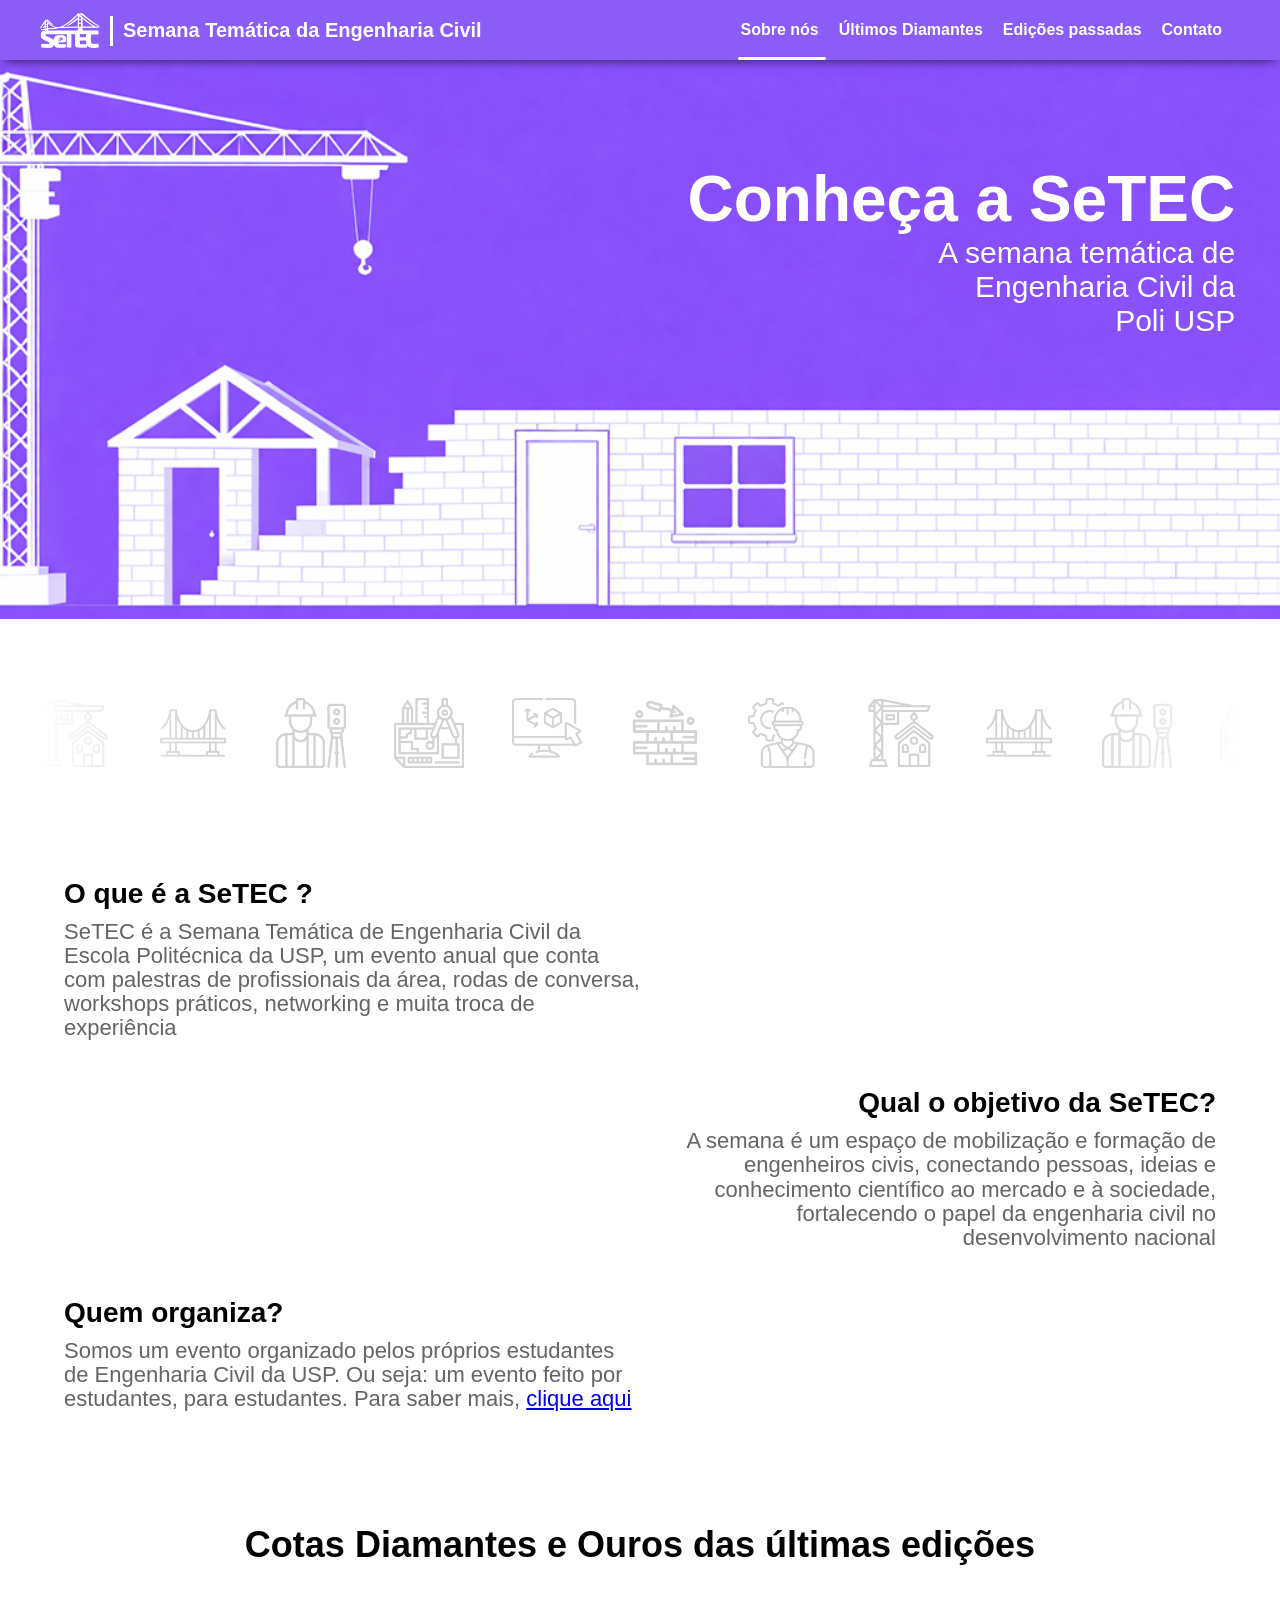
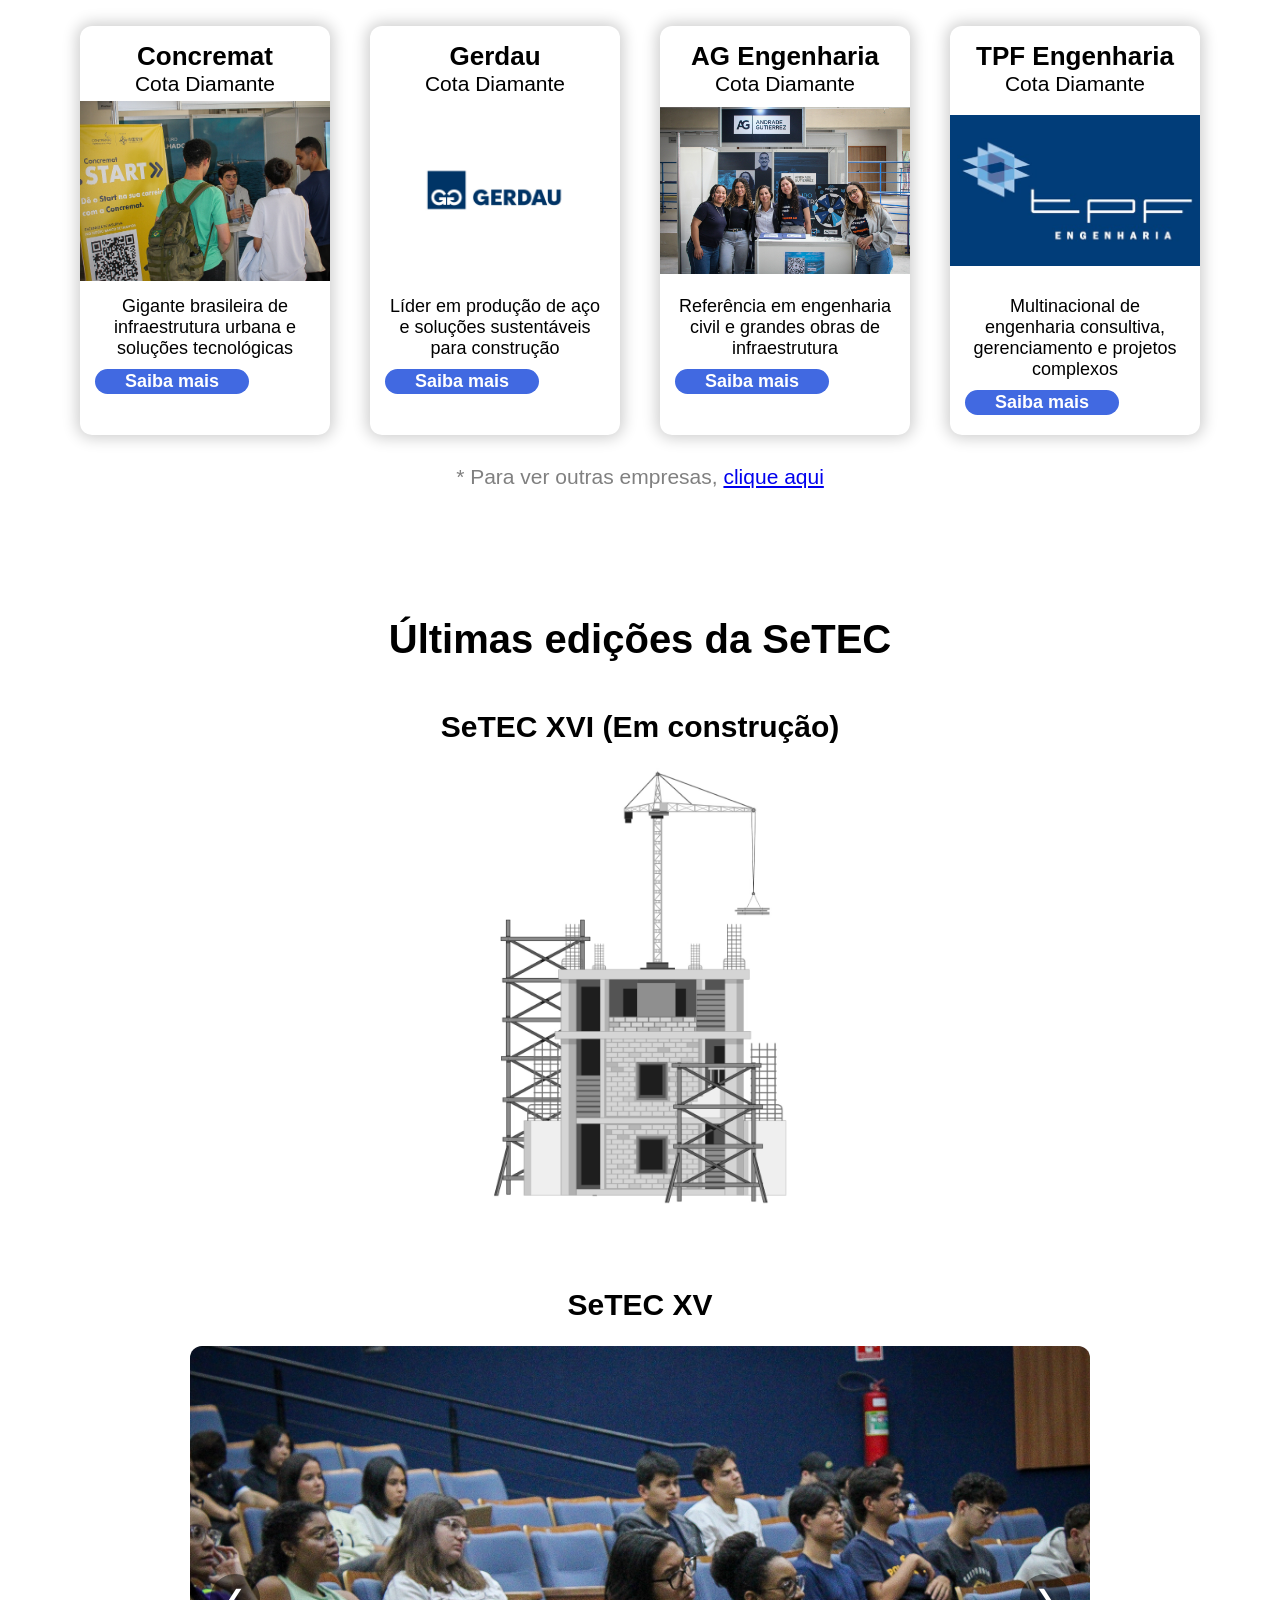
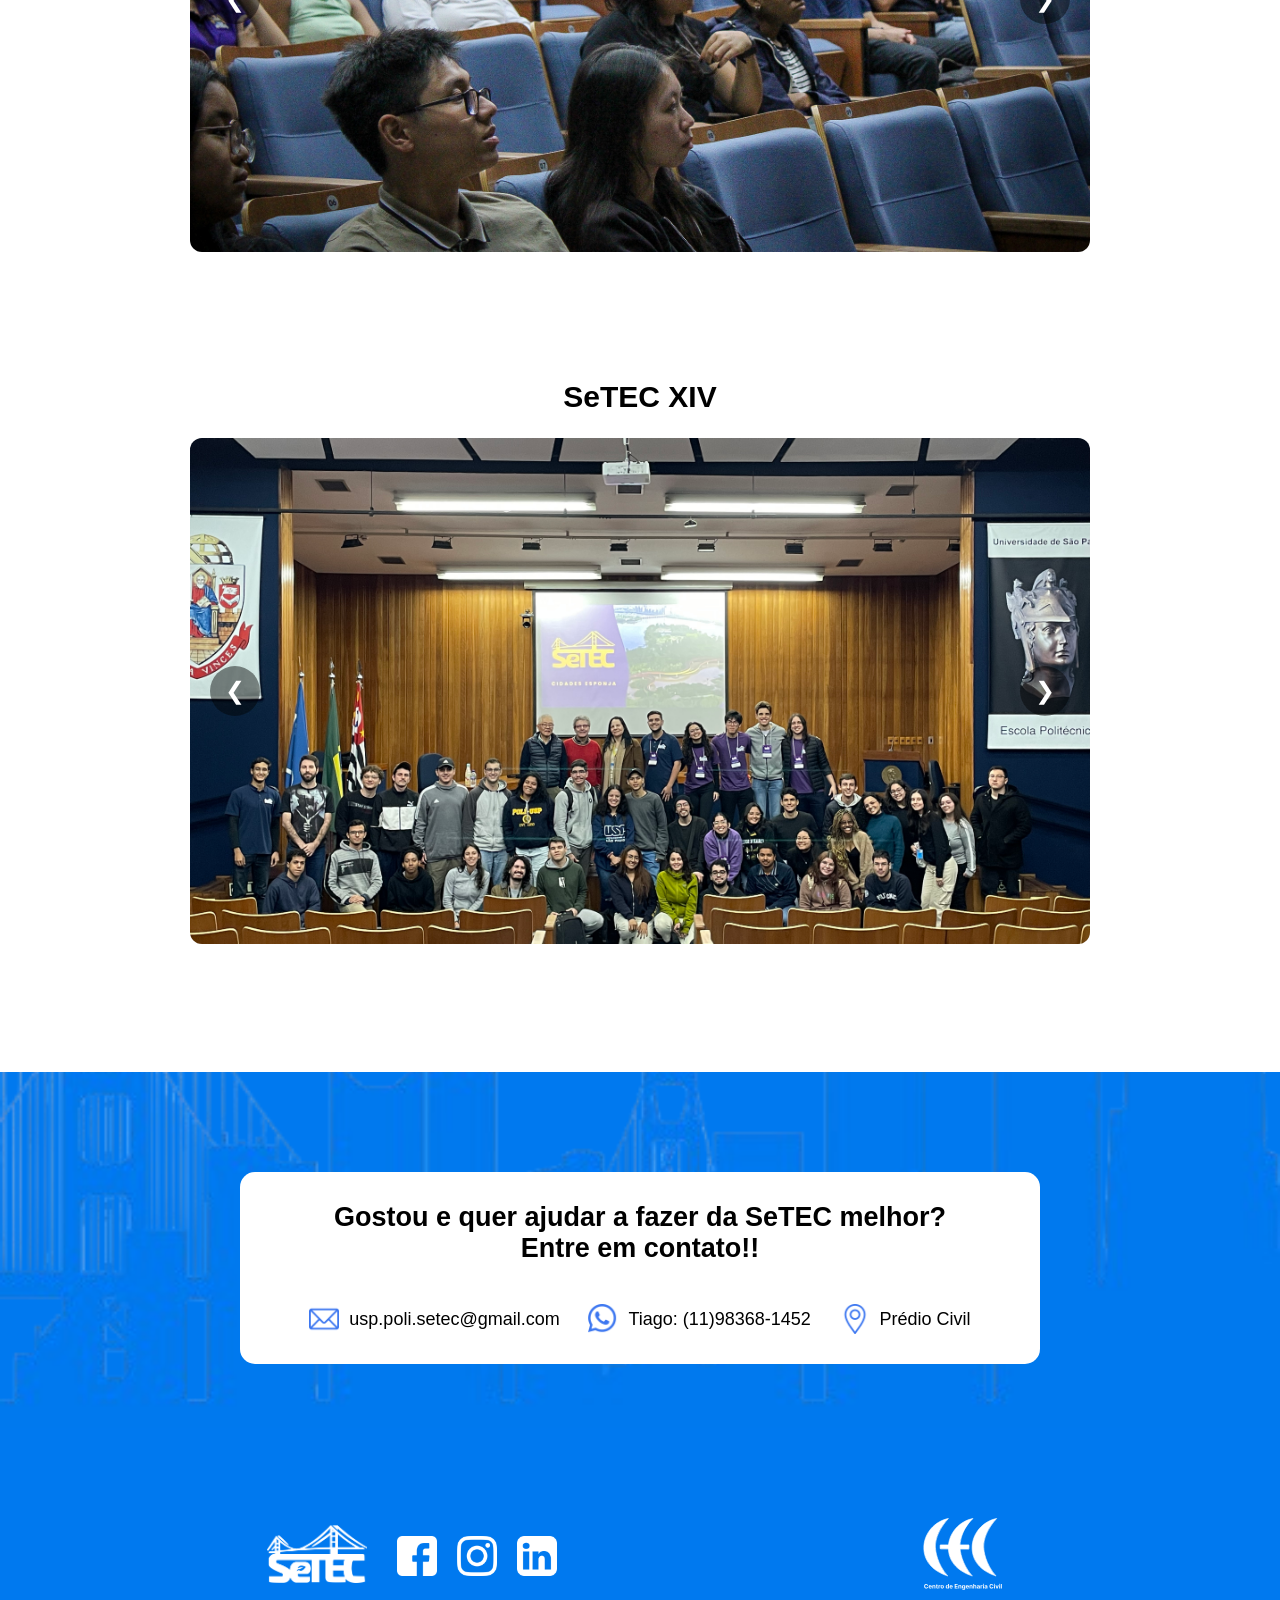
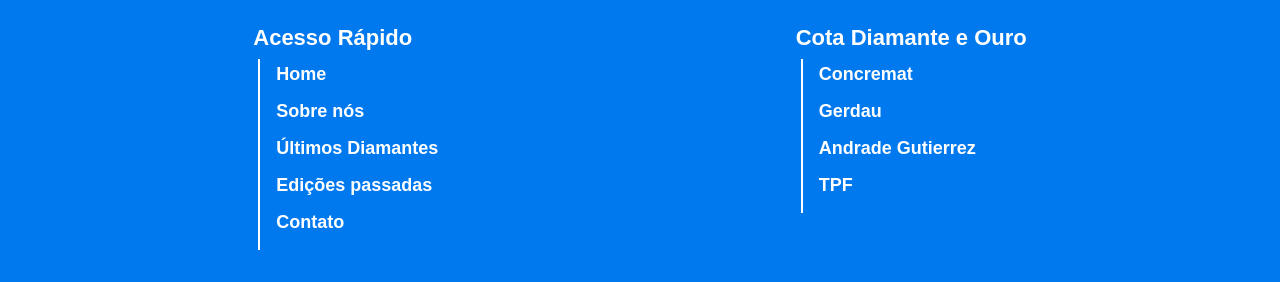
==== commit 6f157f8b: "Add files via upload" ====
--- a/index.html
+++ b/index.html
@@ -41,7 +41,7 @@
                 <div class="menu">
                     <div>
                         <div class="hamb_logo">
-                            <img src="./assets/image/logo setec.png" alt="logo_setec_hamburguer">
+                            <img src="./assets/image/logo_setec.png" alt="logo_setec_hamburguer">
                         </div>
                         <div>
                             <ul>
@@ -133,7 +133,7 @@
 
         <section id="last_diamonds" aria-labelledby="titulo-diamantes">
             <h1 class="titulo-diamantes" id="titulo-diamantes">
-                Cotas Diamantes das últimas edições
+                Cotas Diamantes e Ouros das últimas edições
             </h1>
 
             <div class="cards">
@@ -192,9 +192,8 @@
                         <button class="botao" onclick="window.location.href='https://www.tpfengenharia.com.br/'">Saiba mais</button>
                     </div>
                 </div> 
-                
-                <p class="outras_empresas">* Para ver outras empresas, <a href="#">clique aqui</a></p>
-            </div>
+            </div>
+            <p class="outras_empresas">* Para ver outras empresas, <a href="#">clique aqui</a></p>
         </section>
 
         <section id="edicoes">
@@ -218,7 +217,7 @@
                             <img class="slide" src="./assets/image/setec15_2.jpg" alt="">
                         </div>
                     </div>
-
+                    
                     <button class="seta direita" type="button" aria-label="Próxima foto da SeTEC XV">&#10095;</button>
                 </div>
             </div>
@@ -284,7 +283,7 @@
                         </div>
                     </div>
                 
-                    <a href="#" class="logo_cec"><img src="./assets/image/Logo_CEC.svg" alt="CEC"></a>
+                    <a href="https://www.instagram.com/cecpoliusp/" class="logo_cec"><img src="./assets/image/Logo_CEC.svg" alt="CEC"></a>
                 </div>
 
                 <div class="footer-conteudo">
--- a/styles/mainStyles.css
+++ b/styles/mainStyles.css
@@ -493,13 +493,14 @@
   }
 }
 #last_diamonds .cards {
-  display: grid;
+  display: flex;
+  flex-wrap: wrap;
   justify-content: center;
-  grid-template-columns: repeat(auto-fit, minmax(250px, 290px));
-  row-gap: 40px;
+  max-width: 1250px;
+  gap: 40px;
+  margin: 0 auto;
 }
 #last_diamonds .cards .card {
-  justify-self: center;
   width: 250px;
   background-color: white;
   border-radius: 12px;
@@ -576,12 +577,13 @@
   justify-content: center;
   align-items: center;
 }
-#last_diamonds .cards .outras_empresas {
-  grid-column: 1/-1;
+#last_diamonds .outras_empresas {
   color: gray;
   font-size: 21px;
-}
-#last_diamonds .cards .outras_empresas a:hover {
+  text-align: center;
+  margin-top: 30px;
+}
+#last_diamonds .outras_empresas a:hover {
   color: darkblue;
 }
 
@@ -636,6 +638,25 @@
   background: #ddd;
   overflow: hidden;
   border-radius: 12px;
+}
+@media (max-width: 786px) {
+  #edicoes .carousel .carousel-track-container {
+    overflow-x: auto;
+    scroll-snap-type: x mandatory;
+    scroll-behavior: smooth;
+    scrollbar-width: none;
+  }
+  #edicoes .carousel .carousel-track-container::-webkit-scrollbar {
+    display: none;
+  }
+  #edicoes .carousel .carousel-track-container .carousel-track {
+    transform: none !important;
+    transition: none;
+  }
+  #edicoes .carousel .carousel-track-container .slide {
+    scroll-snap-align: center;
+    flex: 0 0 100%;
+  }
 }
 #edicoes .carousel .carousel-track-container .carousel-track {
   display: flex;
@@ -658,9 +679,28 @@
   border-radius: 50%;
   background: rgba(0, 0, 0, 0.45);
   color: white;
-  font-size: 2rem;
+  font-size: 1.5rem;
   cursor: pointer;
   z-index: 2;
+  display: flex;
+  align-items: center;
+  justify-content: center;
+  -webkit-user-select: none;
+     -moz-user-select: none;
+          user-select: none;
+  transition: background-color 0.3s ease, transform 0.2s ease;
+}
+@media (max-width: 768px) {
+  #edicoes .carousel .seta {
+    display: none;
+  }
+}
+#edicoes .carousel .seta:hover {
+  background: rgba(0, 0, 0, 0.8);
+  transform: translateY(-50%) scale(1.1);
+}
+#edicoes .carousel .seta:active {
+  transform: translateY(-50%) scale(0.95);
 }
 #edicoes .carousel .esquerda {
   left: 20px;
